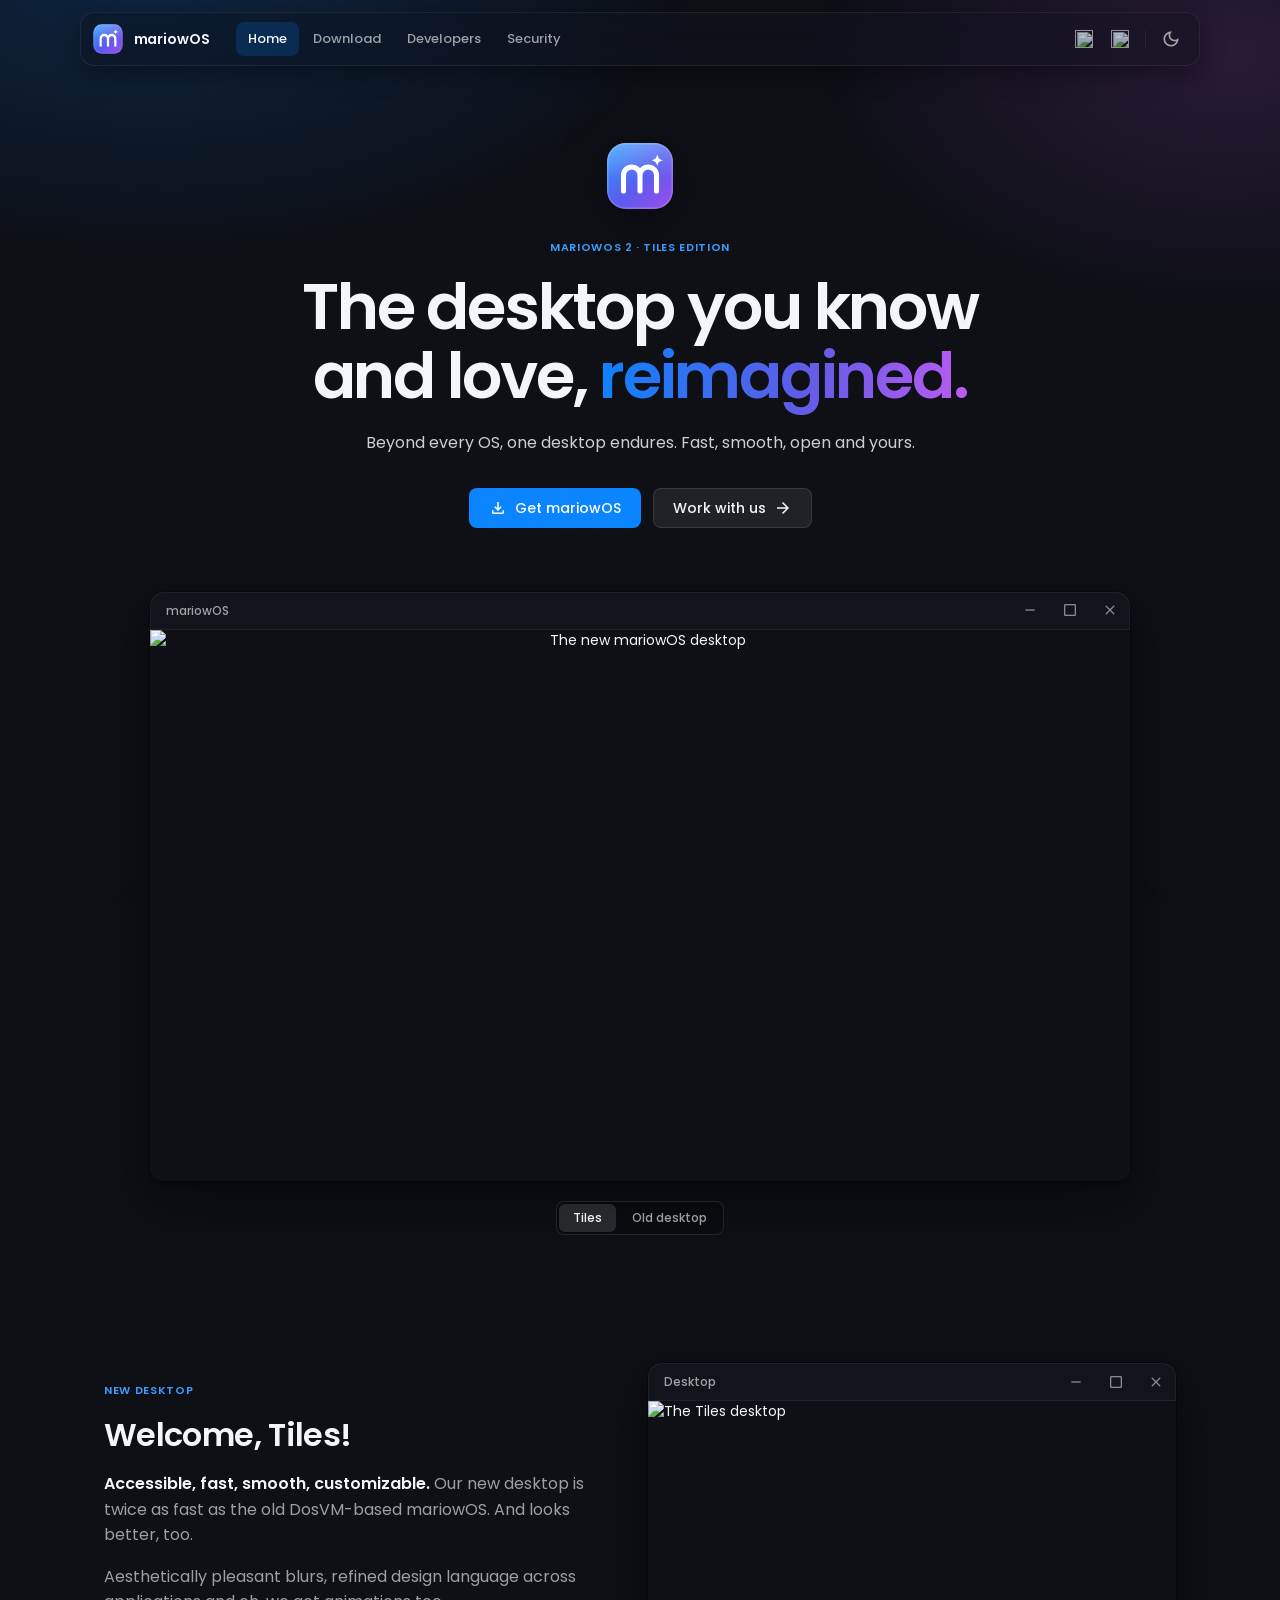
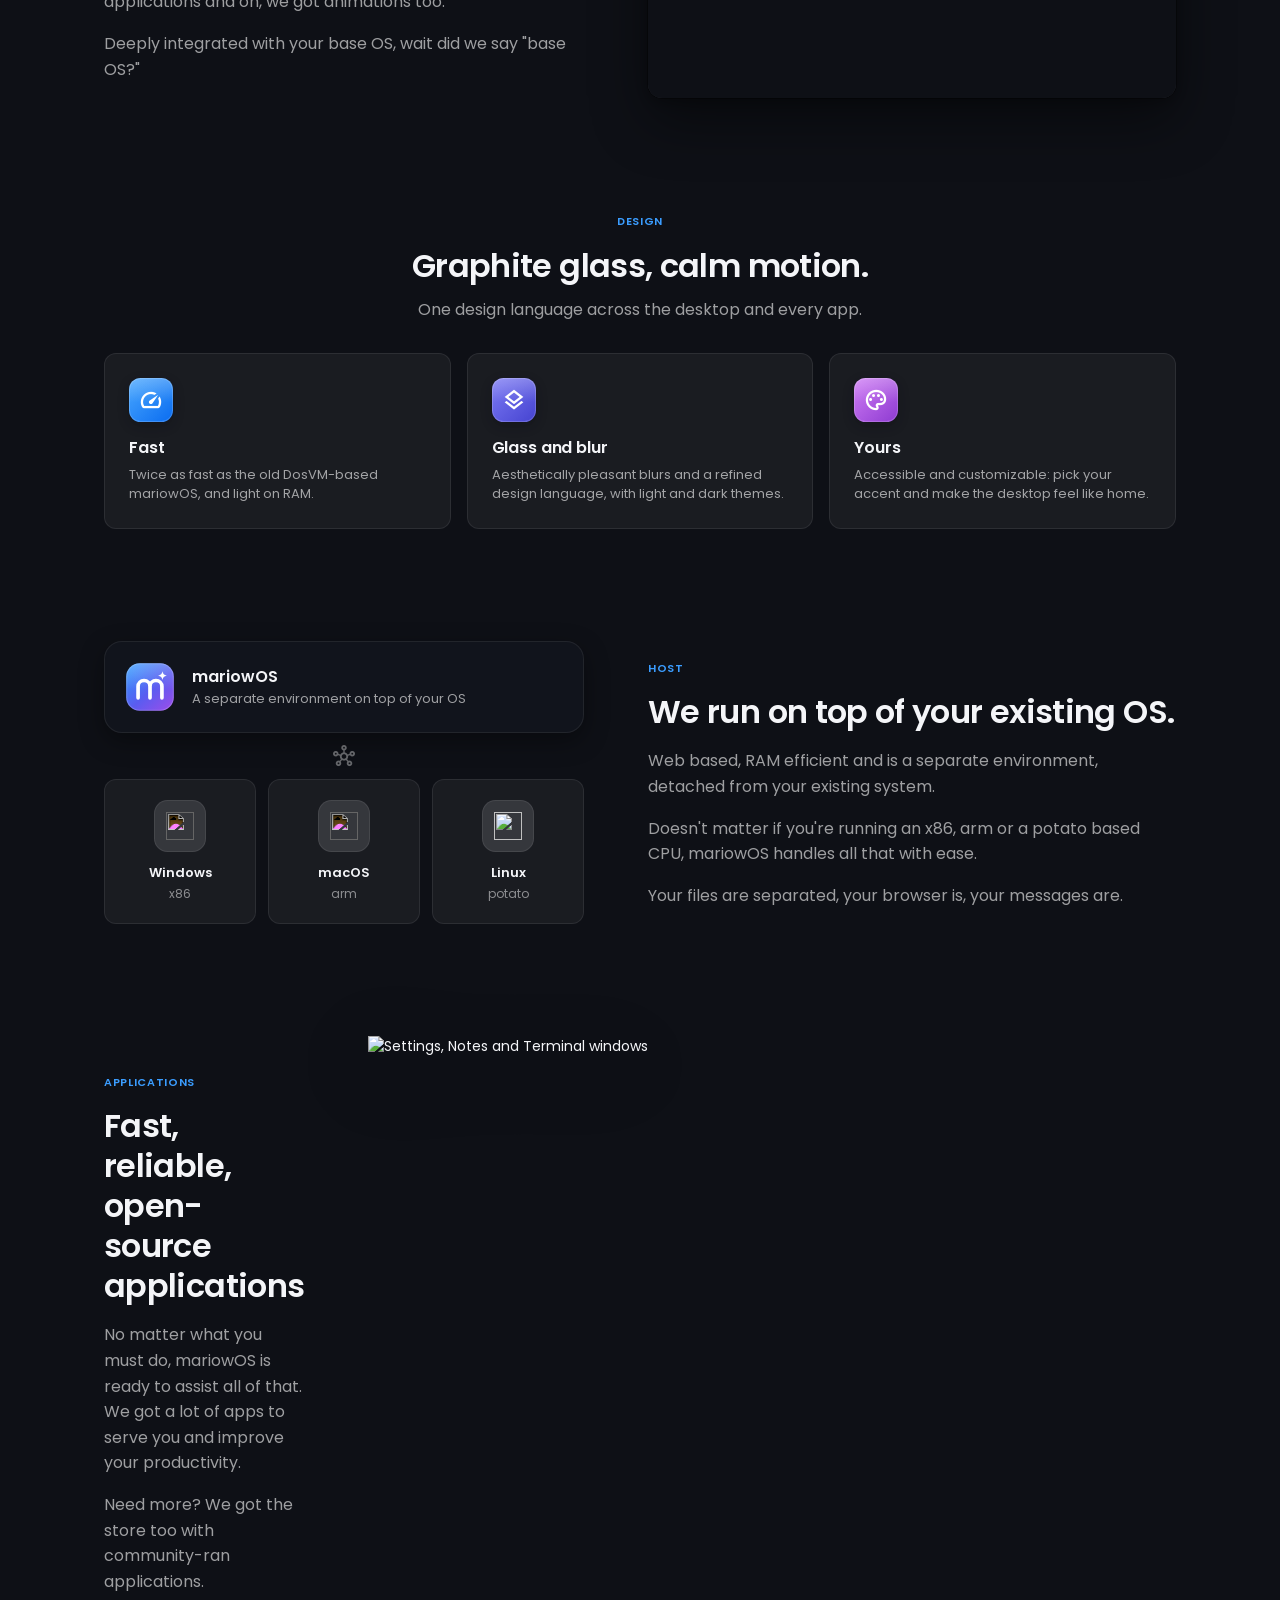
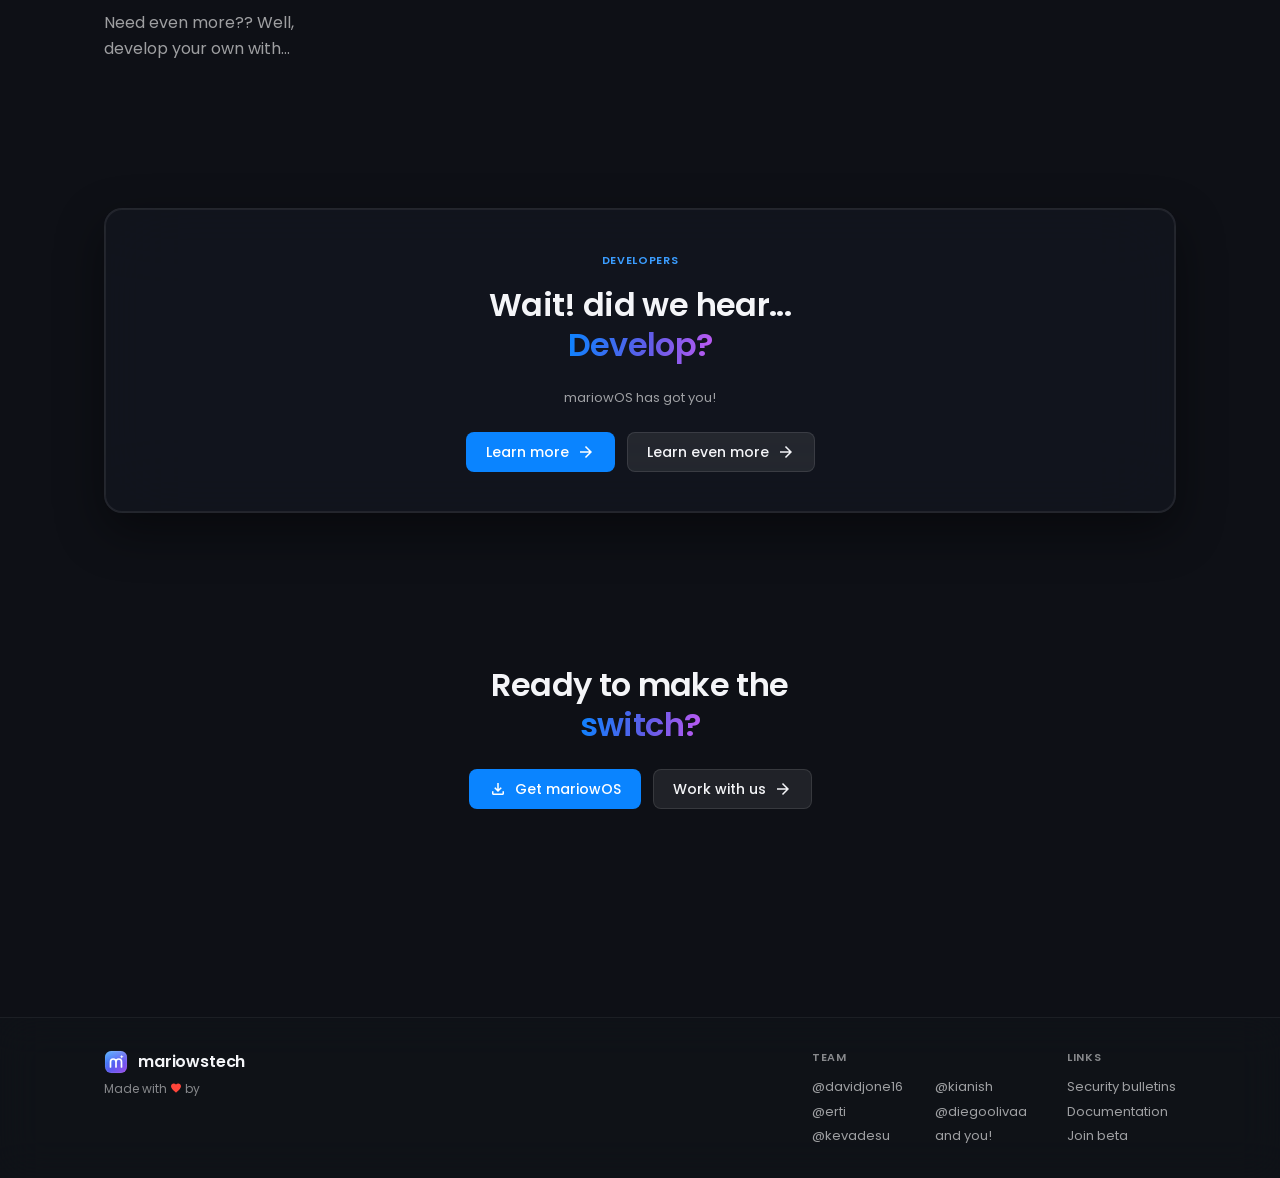
==== index.html @ 60349202 "Redesign the website with the mariowOS 2 design language Replace the Black Halo theme with the share" ====
<!DOCTYPE html>
<html lang="en" data-theme="dark">
<head>
    <meta charset="UTF-8">
    <meta name="viewport" content="width=device-width, initial-scale=1.0">
    <title>mariowOS - The desktop you know and love, reimagined</title>
    <meta name="description" content="mariowOS is a fast, smooth, open desktop that runs on top of your existing OS. Beyond every OS, one desktop endures.">
    <meta name="color-scheme" content="dark light">
    <link rel="icon" type="image/svg+xml" href="theme/icons/mariowos.svg">
    <script src="theme/accent.js"></script>
    <script src="theme/mw-theme.js"></script>
    <link rel="preconnect" href="https://fonts.googleapis.com">
    <link rel="preconnect" href="https://fonts.gstatic.com" crossorigin>
    <link rel="stylesheet" href="https://fonts.googleapis.com/css2?family=Material+Symbols+Outlined:opsz,wght,FILL,GRAD@24,400..500,0,0&icon_names=apps,arrow_back,arrow_forward,bolt,brightness_auto,build,close,code,crop_square,dark_mode,devices,download,edit_square,expand_more,extension,forum,group,hub,layers,light_mode,lock,menu,menu_book,palette,remove,rocket_launch,security,shield,speed,storefront,terminal,tune,verified_user,visibility,warning,web&display=block">
    <link rel="stylesheet" href="theme/fonts/fonts.css">
    <link rel="stylesheet" href="theme/mw-design.css">
    <link rel="stylesheet" href="theme/mw.css">
</head>
<body>
    <header class="mw-bar">
        <a class="mw-brand" href="index.html" aria-label="mariowOS home"><img src="theme/icons/mariowos.svg" alt="">mariowOS</a>
        <nav class="mw-nav" aria-label="Main">
            <a href="index.html" aria-current="page">Home</a>
            <a href="get/index.html">Download</a>
            <a href="developers/index.html">Developers</a>
            <a href="security/index.html">Security</a>
        </nav>
        <div class="mw-bar-end">
            <a class="icon-btn" href="https://github.com/mariowOS/" target="_blank" rel="noopener" aria-label="GitHub"><img src="images/github.webp" alt=""></a>
            <a class="icon-btn" href="https://discord.gg/QxjDUeQGMu" target="_blank" rel="noopener" aria-label="Discord"><img src="images/discord.webp" alt=""></a>
            <span class="mw-bar-sep" aria-hidden="true"></span>
            <button class="icon-btn" type="button" data-theme-toggle><span class="material-symbols-outlined " aria-hidden="true">dark_mode</span></button>
            <button class="icon-btn mw-menu-btn" type="button" data-menu-toggle aria-label="Menu" aria-expanded="false"><span class="material-symbols-outlined " aria-hidden="true">menu</span></button>
        </div>
    </header>

    <main>
        <!-- Hero -->
        <section class="wrap hero">
            <img class="logo-tile" src="theme/icons/mariowos.svg" alt="mariowOS">
            <div class="eyebrow">mariowOS 2 &middot; Tiles edition</div>
            <h1>The desktop you know and love, <span class="gradient-text">reimagined.</span></h1>
            <p class="lead">Beyond every OS, one desktop endures. Fast, smooth, open and yours.</p>
            <div class="btn-group center">
                <a href="get/index.html" class="btn btn-primary"><span class="material-symbols-outlined " aria-hidden="true">download</span> Get mariowOS</a>
                <a href="https://discord.gg/QxjDUeQGMu" class="btn">Work with us <span class="material-symbols-outlined " aria-hidden="true">arrow_forward</span></a>
            </div>
            <div class="hero-shot">
                <div class="window">
                    <div class="window-bar"><span>mariowOS</span><span class="grow"></span><span class="cap"><i><span class="material-symbols-outlined " aria-hidden="true">remove</span></i><i><span class="material-symbols-outlined " aria-hidden="true">crop_square</span></i><i><span class="material-symbols-outlined " aria-hidden="true">close</span></i></span></div>
                    <div class="window-body compare" id="compare" data-view="new">
                        <img class="new" src="images/desktopnew.png" alt="The new mariowOS desktop" width="1237" height="696">
                        <img class="old" src="images/desktopold.png" alt="The old DosVM-based mariowOS desktop" width="1237" height="696">
                    </div>
                </div>
                <div class="shot-tools">
                    <div class="seg" data-seg="#compare" role="group" aria-label="Compare designs">
                        <button type="button" class="on" data-view="new" aria-pressed="true">Tiles</button>
                        <button type="button" data-view="old" aria-pressed="false">Old desktop</button>
                    </div>
                </div>
            </div>
        </section>

        <!-- Tiles -->
        <section class="section">
            <div class="wrap">
                <div class="split">
                    <div class="reveal">
                        <div class="eyebrow">New desktop</div>
                        <h2>Welcome, Tiles!</h2>
                        <p><strong>Accessible, fast, smooth, customizable.</strong> Our new desktop is twice as fast as the old DosVM-based mariowOS. And looks better, too.</p>
                        <p>Aesthetically pleasant blurs, refined design language across applications and oh, we got animations too.</p>
                        <p>Deeply integrated with your base OS, wait did we say "base OS?"</p>
                    </div>
                    <div class="reveal">
                        <div class="window">
                            <div class="window-bar"><span>Desktop</span><span class="grow"></span><span class="cap"><i><span class="material-symbols-outlined " aria-hidden="true">remove</span></i><i><span class="material-symbols-outlined " aria-hidden="true">crop_square</span></i><i><span class="material-symbols-outlined " aria-hidden="true">close</span></i></span></div>
                            <div class="window-body"><img src="images/desktop_reimagined.png" alt="The Tiles desktop" width="905" height="509" loading="lazy"></div>
                        </div>
                    </div>
                </div>
            </div>
        </section>

        <!-- Principles -->
        <section class="section">
            <div class="wrap">
                <div class="section-head center reveal">
                    <div class="eyebrow">Design</div>
                    <h2>Graphite glass, calm motion.</h2>
                    <p>One design language across the desktop and every app.</p>
                </div>
                <div class="grid-3">
                    <div class="card reveal"><span class="tile blue"><span class="material-symbols-outlined " aria-hidden="true">speed</span></span><h3>Fast</h3><p>Twice as fast as the old DosVM-based mariowOS, and light on RAM.</p></div>
                    <div class="card reveal"><span class="tile indigo"><span class="material-symbols-outlined " aria-hidden="true">layers</span></span><h3>Glass and blur</h3><p>Aesthetically pleasant blurs and a refined design language, with light and dark themes.</p></div>
                    <div class="card reveal"><span class="tile purple"><span class="material-symbols-outlined " aria-hidden="true">palette</span></span><h3>Yours</h3><p>Accessible and customizable: pick your accent and make the desktop feel like home.</p></div>
                </div>
            </div>
        </section>

        <!-- Compatibility -->
        <section class="section">
            <div class="wrap">
                <div class="split reverse">
                    <div class="reveal">
                        <div class="eyebrow">Host</div>
                        <h2>We run on top of your existing OS.</h2>
                        <p>Web based, RAM efficient and is a separate environment, detached from your existing system.</p>
                        <p>Doesn't matter if you're running an x86, arm or a potato based CPU, mariowOS handles all that with ease.</p>
                        <p>Your files are separated, your browser is, your messages are.</p>
                    </div>
                    <div class="reveal">
                        <div class="topo" role="img" aria-label="mariowOS runs on Windows, macOS and Linux">
                            <div class="topo-core">
                                <img src="theme/icons/mariowos.svg" alt="">
                                <div><b>mariowOS</b><span>A separate environment on top of your OS</span></div>
                            </div>
                            <div class="topo-link" aria-hidden="true"><span class="material-symbols-outlined " aria-hidden="true">hub</span></div>
                            <div class="topo-hosts">
                                <div class="card topo-host"><span class="tile"><img class="mono" src="images/windows.webp" alt=""></span><b>Windows</b><span>x86</span></div>
                                <div class="card topo-host"><span class="tile"><img class="mono" src="images/apple.webp" alt=""></span><b>macOS</b><span>arm</span></div>
                                <div class="card topo-host"><span class="tile"><img src="images/tux.webp" alt=""></span><b>Linux</b><span>potato</span></div>
                            </div>
                        </div>
                    </div>
                </div>
            </div>
        </section>

        <!-- Apps -->
        <section class="section">
            <div class="wrap">
                <div class="split">
                    <div class="reveal">
                        <div class="eyebrow">Applications</div>
                        <h2>Fast, reliable, open-source applications</h2>
                        <p>No matter what you must do, mariowOS is ready to assist all of that. We got a lot of apps to serve you and improve your productivity.</p>
                        <p>Need more? We got the store too with community-ran applications.</p>
                        <p>Need even more?? Well, develop your own with...</p>
                    </div>
                    <div class="reveal">
                        <img src="images/apps.png" alt="Settings, Notes and Terminal windows" width="905" height="660" loading="lazy" style="filter: drop-shadow(0 18px 40px rgba(0,0,0,.4));">
                    </div>
                </div>
            </div>
        </section>

        <!-- Developers -->
        <section class="section">
            <div class="wrap">
                <div class="card glass cta-band reveal">
                    <div class="eyebrow">Developers</div>
                    <h2>Wait! did we hear... <span class="gradient-text">Develop?</span></h2>
                    <p>mariowOS has got you!</p>
                    <div class="btn-group center">
                        <a href="developers/index.html" class="btn btn-primary">Learn more <span class="material-symbols-outlined " aria-hidden="true">arrow_forward</span></a>
                        <a href="https://mariowstech.gitbook.io/mariowos-docs/" class="btn">Learn even more <span class="material-symbols-outlined " aria-hidden="true">arrow_forward</span></a>
                    </div>
                </div>
            </div>
        </section>

        <!-- Switch -->
        <section class="section">
            <div class="wrap">
                <div class="cta-band reveal">
                    <h2>Ready to make the <span class="gradient-text">switch?</span></h2>
                    <div class="btn-group center">
                        <a href="get/index.html" class="btn btn-primary"><span class="material-symbols-outlined " aria-hidden="true">download</span> Get mariowOS</a>
                        <a href="https://discord.gg/QxjDUeQGMu" class="btn">Work with us <span class="material-symbols-outlined " aria-hidden="true">arrow_forward</span></a>
                    </div>
                </div>
            </div>
        </section>
    </main>

    <footer class="site-footer">
        <div class="wrap">
            <div>
                <div class="signature"><img src="theme/icons/mariowos.svg" alt="">mariowstech</div>
                <p>Made with <svg class="heart" viewBox="0 0 24 24" aria-label="love"><path d="M12 21.35l-1.45-1.32C5.4 15.36 2 12.28 2 8.5 2 5.42 4.42 3 7.5 3c1.74 0 3.41.81 4.5 2.09C13.09 3.81 14.76 3 16.5 3 19.58 3 22 5.42 22 8.5c0 3.78-3.4 6.86-8.55 11.54L12 21.35z"/></svg> by</p>
            </div>
            <div>
                <div class="footer-title">Team</div>
                <div class="footer-lists">
                    <ul><li>@davidjone16</li><li>@erti</li><li>@kevadesu</li></ul>
                    <ul><li>@kianish</li><li>@diegoolivaa</li><li>and you!</li></ul>
                </div>
            </div>
            <div>
                <div class="footer-title">Links</div>
                <div class="footer-links">
                    <a href="security/index.html">Security bulletins</a>
                    <a href="https://mariowstech.gitbook.io/mariowos-docs/" target="_blank" rel="noopener">Documentation</a>
                    <a href="#">Join beta</a>
                </div>
            </div>
        </div>
    </footer>
    <script src="theme/mw-site.js"></script>
</body>

</html>
---- theme/fonts/fonts.css ----
@font-face {
  font-family: 'Poppins';
  font-style: normal;
  font-weight: 400;
  font-display: swap;
  src: url(Poppins-pxiEyp8kv8JHgFVrJJnecmNE.woff2) format('woff2');
  unicode-range: U+0100-02BA, U+02BD-02C5, U+02C7-02CC, U+02CE-02D7, U+02DD-02FF, U+0304, U+0308, U+0329, U+1D00-1DBF, U+1E00-1E9F, U+1EF2-1EFF, U+2020, U+20A0-20AB, U+20AD-20C4, U+2113, U+2C60-2C7F, U+A720-A7FF;
}
@font-face {
  font-family: 'Poppins';
  font-style: normal;
  font-weight: 400;
  font-display: swap;
  src: url(Poppins-pxiEyp8kv8JHgFVrJJfecg.woff2) format('woff2');
  unicode-range: U+0000-00FF, U+0131, U+0152-0153, U+02BB-02BC, U+02C6, U+02DA, U+02DC, U+0304, U+0308, U+0329, U+2000-206F, U+20AC, U+2122, U+2191, U+2193, U+2212, U+2215, U+FEFF, U+FFFD;
}
@font-face {
  font-family: 'Poppins';
  font-style: normal;
  font-weight: 500;
  font-display: swap;
  src: url(Poppins-pxiByp8kv8JHgFVrLGT9Z1JlFc-K.woff2) format('woff2');
  unicode-range: U+0100-02BA, U+02BD-02C5, U+02C7-02CC, U+02CE-02D7, U+02DD-02FF, U+0304, U+0308, U+0329, U+1D00-1DBF, U+1E00-1E9F, U+1EF2-1EFF, U+2020, U+20A0-20AB, U+20AD-20C4, U+2113, U+2C60-2C7F, U+A720-A7FF;
}
@font-face {
  font-family: 'Poppins';
  font-style: normal;
  font-weight: 500;
  font-display: swap;
  src: url(Poppins-pxiByp8kv8JHgFVrLGT9Z1xlFQ.woff2) format('woff2');
  unicode-range: U+0000-00FF, U+0131, U+0152-0153, U+02BB-02BC, U+02C6, U+02DA, U+02DC, U+0304, U+0308, U+0329, U+2000-206F, U+20AC, U+2122, U+2191, U+2193, U+2212, U+2215, U+FEFF, U+FFFD;
}
@font-face {
  font-family: 'Poppins';
  font-style: normal;
  font-weight: 600;
  font-display: swap;
  src: url(Poppins-pxiByp8kv8JHgFVrLEj6Z1JlFc-K.woff2) format('woff2');
  unicode-range: U+0100-02BA, U+02BD-02C5, U+02C7-02CC, U+02CE-02D7, U+02DD-02FF, U+0304, U+0308, U+0329, U+1D00-1DBF, U+1E00-1E9F, U+1EF2-1EFF, U+2020, U+20A0-20AB, U+20AD-20C4, U+2113, U+2C60-2C7F, U+A720-A7FF;
}
@font-face {
  font-family: 'Poppins';
  font-style: normal;
  font-weight: 600;
  font-display: swap;
  src: url(Poppins-pxiByp8kv8JHgFVrLEj6Z1xlFQ.woff2) format('woff2');
  unicode-range: U+0000-00FF, U+0131, U+0152-0153, U+02BB-02BC, U+02C6, U+02DA, U+02DC, U+0304, U+0308, U+0329, U+2000-206F, U+20AC, U+2122, U+2191, U+2193, U+2212, U+2215, U+FEFF, U+FFFD;
}
.material-symbols-outlined{font-family:'Material Symbols Outlined';font-weight:normal;font-style:normal;font-size:20px;line-height:1;letter-spacing:normal;text-transform:none;display:inline-block;white-space:nowrap;word-wrap:normal;direction:ltr;-webkit-font-feature-settings:'liga';font-feature-settings:'liga';-webkit-font-smoothing:antialiased;vertical-align:middle;user-select:none}
---- theme/mw-design.css ----
/* mariowOS 2 design tokens, shared by the desktop and every system app. See docs/design.md.
 *
 * Load it in <head>, right after accent.js (and mw-theme.js):
 *   <script src="/desktop/assets/accent.js"></script>
 *   <script src="/desktop/assets/mw-theme.js"></script>
 *   <link rel="stylesheet" href="/desktop/assets/mw-design.css">
 *
 * This file only defines custom properties: linking it never changes how a page looks until the
 * page uses them. Dark is the default; :root[data-theme="light"] holds the light variant, which
 * mw-theme.js sets from the user's saved choice. The accent comes from accent.js (--sys-accent,
 * --sys-accent-on, --sys-accent-text), which sets it inline on :root, so the --mw-accent* tokens
 * follow the user's choice live.
 */

:root {
  color-scheme: dark;

  /* ---- Accent ----------------------------------------------------------------------------
     Fills use --mw-accent, text on a fill uses --mw-accent-on, text and thin marks on a
     surface use --mw-accent-text. Never put white text on --mw-accent directly. */
  --mw-accent: var(--sys-accent, #0a84ff);
  --mw-accent-on: var(--sys-accent-on, #ffffff);
  --mw-accent-text: var(--sys-accent-text, #4da3ff);
  --mw-accent-hover: color-mix(in srgb, var(--mw-accent) 88%, #ffffff);
  --mw-accent-pressed: color-mix(in srgb, var(--mw-accent) 82%, #000000);
  --mw-accent-soft: color-mix(in srgb, var(--mw-accent) 18%, transparent);
  --mw-accent-softer: color-mix(in srgb, var(--mw-accent) 10%, transparent);
  --mw-accent-line: color-mix(in srgb, var(--mw-accent) 55%, transparent);

  /* ---- Ink and shade ---------------------------------------------------------------------
     RGB triplets for translucent layers that must flip with the theme:
       rgba(var(--mw-ink), 0.08)   a hairline/fill in the text color (white on dark, black on light)
       rgba(var(--mw-shade), 0.3)  a darkening layer on dark, a lightening one on light
     Shadows never use these: a shadow is always black. */
  --mw-ink: 255, 255, 255;
  --mw-shade: 0, 0, 0;

  /* ---- System colors (calendar labels, status, artwork) ---------------------------------- */
  --mw-blue: #0a84ff;
  --mw-indigo: #5e5ce6;
  --mw-green: #30d158;
  --mw-red: #ff453a;
  --mw-orange: #ff9f0a;
  --mw-yellow: #ffd60a;
  --mw-purple: #bf5af2;
  --mw-pink: #ff375f;
  --mw-teal: #40c8e0;
  --mw-graphite: #8e8e93;

  /* Status roles. Use these, not the raw hues, for meaning. */
  --mw-success: var(--mw-green);
  --mw-warning: var(--mw-orange);
  --mw-danger: var(--mw-red);
  --mw-info: var(--mw-teal);
  --mw-danger-soft: color-mix(in srgb, var(--mw-danger) 16%, transparent);
  --mw-success-soft: color-mix(in srgb, var(--mw-success) 16%, transparent);
  --mw-warning-soft: color-mix(in srgb, var(--mw-warning) 16%, transparent);

  /* ---- Text, strongest to weakest ---------------------------------------------------------- */
  --mw-text: #f4f5f8;
  --mw-text-strong: rgba(var(--mw-ink), 0.88);
  --mw-text-body: rgba(var(--mw-ink), 0.8);
  --mw-text-secondary: rgba(var(--mw-ink), 0.6);
  --mw-text-muted: rgba(var(--mw-ink), 0.5);
  --mw-text-dim: rgba(var(--mw-ink), 0.36);
  --mw-text-disabled: rgba(var(--mw-ink), 0.28);

  /* ---- Translucent fills laid on glass: cards, list rows, hover and pressed states -------- */
  --mw-fill-faint: rgba(var(--mw-ink), 0.035);
  --mw-fill-subtle: rgba(var(--mw-ink), 0.05);
  --mw-fill-soft: rgba(var(--mw-ink), 0.06);
  --mw-fill-hover: rgba(var(--mw-ink), 0.08);
  --mw-fill: rgba(var(--mw-ink), 0.08);
  --mw-fill-strong: rgba(var(--mw-ink), 0.1);
  --mw-fill-tile: rgba(var(--mw-ink), 0.12);
  --mw-fill-pressed: rgba(var(--mw-ink), 0.14);
  --mw-fill-key-hover: rgba(var(--mw-ink), 0.16);

  /* ---- Lines --------------------------------------------------------------------------------- */
  --mw-divider: rgba(var(--mw-ink), 0.06);
  --mw-border-subtle: rgba(var(--mw-ink), 0.08);
  --mw-border: rgba(var(--mw-ink), 0.1);
  --mw-border-strong: rgba(var(--mw-ink), 0.16);

  /* ---- Solid surfaces, back to front ----------------------------------------------------------
     Used where glass is off (power saver, performance) and for things that must stay readable
     over anything: menus, dialogs, select options. */
  --mw-surface-0: #0e1016;   /* desktop and full-screen pages */
  --mw-surface-1: #161921;   /* window body */
  --mw-surface-2: #1e222c;   /* cards on a window, raised panes */
  --mw-surface-3: #272c38;   /* menus, popovers, dialogs */
  --mw-surface-inverse: #f4f5f8;

  /* ---- Glass levels (pair with a --mw-blur-* backdrop-filter) ----------------------------------
     thin: bars and chips that sit on the wallpaper; regular: windows and panels;
     thick: menus and popovers that must read over busy content; solid: no-blur fallback. */
  --mw-glass-thin: rgba(16, 19, 26, 0.5);
  --mw-glass-regular: rgba(20, 23, 31, 0.72);
  --mw-glass-thick: rgba(26, 29, 38, 0.88);
  --mw-glass-solid: rgba(22, 25, 33, 0.97);
  --mw-glass-saturate: 180%;

  /* Role aliases used by the apps since mariowOS 1. */
  --mw-glass-sidebar: rgba(18, 20, 27, 0.55);
  --mw-glass-panel: rgba(18, 20, 27, 0.6);
  --mw-glass-calc: rgba(20, 23, 31, 0.72);
  --mw-glass-menu: rgba(30, 33, 43, 0.97);
  --mw-titlebar: rgba(var(--mw-shade), 0.22);
  --mw-field: rgba(var(--mw-shade), 0.22);
  --mw-field-strong: rgba(var(--mw-shade), 0.32);
  --mw-field-border: rgba(var(--mw-ink), 0.1);
  --mw-scrim: rgba(6, 8, 12, 0.5);

  /* Backdrop blur radii. */
  --mw-blur-sm: 12px;
  --mw-blur-md: 20px;
  --mw-blur-lg: 30px;
  --mw-blur-xl: 40px;

  /* ---- Corner radii ------------------------------------------------------------------------
     One scale for everything. Windows 14, cards 12, controls 8, chips/pills full. */
  --mw-radius-xs: 4px;
  --mw-radius-sm: 6px;
  --mw-radius-md: 8px;
  --mw-radius-card: 12px;
  --mw-radius-lg: 14px;
  --mw-radius-xl: 18px;
  --mw-radius-2xl: 24px;
  --mw-radius-window: 14px;
  --mw-radius-control: 8px;
  --mw-radius-full: 999px;
  --mw-radius-squircle: 26%;   /* app icon tiles: 12.5 / 48 */

  /* ---- Elevation ---------------------------------------------------------------------------- */
  --mw-shadow-xs: 0 1px 2px rgba(0, 0, 0, 0.24);
  --mw-shadow-sm: 0 2px 6px rgba(0, 0, 0, 0.22);
  --mw-shadow-md: 0 8px 24px rgba(0, 0, 0, 0.36);
  --mw-shadow-lg: 0 18px 48px rgba(0, 0, 0, 0.44);
  --mw-shadow-window: 0 0 0 1px rgba(0, 0, 0, 0.35), 0 22px 56px rgba(0, 0, 0, 0.45), 0 4px 14px rgba(0, 0, 0, 0.25);
  --mw-edge-top: inset 0 1px 0 rgba(255, 255, 255, 0.07);
  --mw-edge-right: inset -1px 0 0 rgba(255, 255, 255, 0.05);
  --mw-edge: inset 0 0 0 1px rgba(255, 255, 255, 0.07);   /* the hairline rim of every glass sheet */

  /* ---- Focus ---------------------------------------------------------------------------------- */
  --mw-focus-color: var(--mw-accent-text);
  --mw-focus-ring: 0 0 0 2px var(--mw-surface-1), 0 0 0 4px var(--mw-focus-color);
  --mw-focus-ring-inset: inset 0 0 0 2px var(--mw-focus-color);

  /* ---- Spacing, on a 4px grid ----------------------------------------------------------------- */
  --mw-space-1: 4px;
  --mw-space-2: 8px;
  --mw-space-3: 12px;
  --mw-space-4: 16px;
  --mw-space-5: 20px;
  --mw-space-6: 24px;
  --mw-space-8: 32px;
  --mw-space-10: 40px;

  /* ---- Controls --------------------------------------------------------------------------------- */
  --mw-control-h-sm: 28px;
  --mw-control-h: 34px;
  --mw-control-h-lg: 40px;
  --mw-row-h: 52px;

  /* ---- Motion ----------------------------------------------------------------------------------
     Short and ease-out. Nothing overshoots: hover never scales, press scales to 0.97 at most. */
  --mw-ease-out: cubic-bezier(0.2, 0, 0, 1);
  --mw-ease-in: cubic-bezier(0.4, 0, 1, 1);
  --mw-ease-standard: cubic-bezier(0.2, 0, 0.2, 1);
  --mw-ease-spring: var(--mw-ease-out);    /* legacy name, now the same calm curve */
  --mw-ease-bounce: var(--mw-ease-out);    /* legacy name: kept so old rules stop bouncing */
  --mw-ease-sheet: cubic-bezier(0.25, 0.8, 0.25, 1);
  --mw-duration-instant: 0.08s;
  --mw-duration-fast: 0.12s;
  --mw-duration-base: 0.18s;
  --mw-duration-medium: 0.24s;
  --mw-duration-slow: 0.36s;
  --mw-press-scale: 0.97;

  /* ---- Typography. Fonts come from /desktop/assets/fonts/fonts.css. -------------------------- */
  --mw-font: 'Poppins', system-ui, sans-serif;
  --mw-font-mono: 'Cascadia Mono', ui-monospace, SFMono-Regular, Menlo, Consolas, monospace;
  --mw-font-icons: 'Material Symbols Outlined';
  --mw-font-size-2xs: 10px;
  --mw-font-size-xs: 11px;
  --mw-font-size-sm: 12px;
  --mw-font-size-base: 13px;
  --mw-font-size-md: 14px;
  --mw-font-size-lg: 16px;
  --mw-font-size-xl: 20px;
  --mw-font-size-2xl: 24px;
  --mw-font-size-title: 28px;
  --mw-font-size-display: 40px;
  --mw-weight-regular: 400;
  --mw-weight-medium: 500;
  --mw-weight-semibold: 600;
  --mw-leading-tight: 1.25;
  --mw-leading: 1.45;
  --mw-tracking-caps: 0.06em;
}

/* ===== Light theme ===================================================================== */
:root[data-theme="light"] {
  color-scheme: light;

  /* accent.js derives --sys-accent-text against a dark surface, so on light surfaces the text
     shade is the accent darkened instead. */
  --mw-accent-text: color-mix(in srgb, var(--mw-accent) 76%, #000000);
  --mw-accent-hover: color-mix(in srgb, var(--mw-accent) 90%, #000000);
  --mw-accent-soft: color-mix(in srgb, var(--mw-accent) 14%, transparent);
  --mw-accent-softer: color-mix(in srgb, var(--mw-accent) 8%, transparent);

  --mw-ink: 0, 0, 0;
  --mw-shade: 255, 255, 255;

  --mw-blue: #007aff;
  --mw-indigo: #5856d6;
  --mw-green: #1f9d47;
  --mw-red: #e5372c;
  --mw-orange: #e88400;
  --mw-yellow: #c99a00;
  --mw-purple: #a346d6;
  --mw-pink: #e8264f;
  --mw-teal: #1f9fb8;
  --mw-graphite: #7b7b82;

  --mw-text: #15171c;
  --mw-text-strong: rgba(0, 0, 0, 0.86);
  --mw-text-body: rgba(0, 0, 0, 0.78);
  --mw-text-secondary: rgba(0, 0, 0, 0.6);
  --mw-text-muted: rgba(0, 0, 0, 0.52);
  --mw-text-dim: rgba(0, 0, 0, 0.4);
  --mw-text-disabled: rgba(0, 0, 0, 0.3);

  --mw-fill-faint: rgba(0, 0, 0, 0.025);
  --mw-fill-subtle: rgba(0, 0, 0, 0.035);
  --mw-fill-soft: rgba(0, 0, 0, 0.045);
  --mw-fill-hover: rgba(0, 0, 0, 0.06);
  --mw-fill: rgba(0, 0, 0, 0.06);
  --mw-fill-strong: rgba(0, 0, 0, 0.08);
  --mw-fill-tile: rgba(0, 0, 0, 0.09);
  --mw-fill-pressed: rgba(0, 0, 0, 0.11);
  --mw-fill-key-hover: rgba(0, 0, 0, 0.13);

  --mw-divider: rgba(0, 0, 0, 0.07);
  --mw-border-subtle: rgba(0, 0, 0, 0.08);
  --mw-border: rgba(0, 0, 0, 0.11);
  --mw-border-strong: rgba(0, 0, 0, 0.16);

  --mw-surface-0: #eceef3;
  --mw-surface-1: #f7f8fa;
  --mw-surface-2: #ffffff;
  --mw-surface-3: #ffffff;
  --mw-surface-inverse: #15171c;

  --mw-glass-thin: rgba(244, 245, 249, 0.74);
  --mw-glass-regular: rgba(246, 247, 250, 0.86);
  --mw-glass-thick: rgba(250, 251, 253, 0.9);
  --mw-glass-solid: rgba(248, 249, 251, 0.98);
  --mw-glass-saturate: 160%;

  --mw-glass-sidebar: rgba(234, 236, 242, 0.7);
  --mw-glass-panel: rgba(234, 236, 242, 0.7);
  --mw-glass-calc: rgba(246, 247, 250, 0.8);
  --mw-glass-menu: rgba(252, 252, 254, 0.97);
  --mw-titlebar: rgba(255, 255, 255, 0.35);
  --mw-field: rgba(255, 255, 255, 0.7);
  --mw-field-strong: rgba(255, 255, 255, 0.85);
  --mw-field-border: rgba(0, 0, 0, 0.12);
  --mw-scrim: rgba(20, 24, 32, 0.28);

  --mw-shadow-xs: 0 1px 2px rgba(0, 0, 0, 0.08);
  --mw-shadow-sm: 0 2px 6px rgba(0, 0, 0, 0.08);
  --mw-shadow-md: 0 8px 24px rgba(0, 0, 0, 0.12);
  --mw-shadow-lg: 0 18px 48px rgba(0, 0, 0, 0.16);
  --mw-shadow-window: 0 0 0 1px rgba(0, 0, 0, 0.1), 0 22px 56px rgba(0, 0, 0, 0.18), 0 4px 14px rgba(0, 0, 0, 0.08);
  --mw-edge-top: inset 0 1px 0 rgba(255, 255, 255, 0.7);
  --mw-edge-right: inset -1px 0 0 rgba(0, 0, 0, 0.06);
  --mw-edge: inset 0 0 0 1px rgba(255, 255, 255, 0.5);
}

/* Less motion when the system asks for it. */
@media (prefers-reduced-motion: reduce) {
  :root {
    --mw-duration-fast: 0.01s;
    --mw-duration-base: 0.01s;
    --mw-duration-medium: 0.01s;
    --mw-duration-slow: 0.01s;
    --mw-press-scale: 1;
  }
}
---- theme/mw.css ----
/* mariowOS website, drawn with the mariowOS 2 design language (docs/design.md in mariowOS/stable).
 * Tokens come from mw-design.css (a copy of desktop/assets/mw-design.css); this file only uses them:
 * graphite glass with one hairline rim per sheet, a soft accent wash for selection, rounded-square
 * icon tiles with a diagonal gradient, and calm motion (hover changes color or fill, never size). */

html {
  -webkit-text-size-adjust: 100%;
  scroll-behavior: smooth;
  scroll-padding-top: 88px;
}
*, *::before, *::after { box-sizing: border-box; }
* { margin: 0; padding: 0; }

body {
  min-height: 100vh;
  min-height: 100dvh;
  display: flex;
  flex-direction: column;
  background: var(--mw-surface-0);
  color: var(--mw-text);
  font-family: var(--mw-font);
  font-size: var(--mw-font-size-md);
  line-height: var(--mw-leading);
  font-weight: var(--mw-weight-regular);
  -webkit-font-smoothing: antialiased;
  overflow-x: hidden;
}

/* The wallpaper: soft accent washes behind the glass, like the desktop. */
body::before {
  content: "";
  position: fixed;
  inset: 0;
  z-index: -1;
  pointer-events: none;
  background:
    radial-gradient(60% 46% at 12% -4%, color-mix(in srgb, var(--mw-accent) 20%, transparent), transparent 70%),
    radial-gradient(46% 40% at 96% 6%, color-mix(in srgb, var(--mw-purple) 15%, transparent), transparent 70%),
    radial-gradient(70% 50% at 50% 118%, color-mix(in srgb, var(--mw-indigo) 14%, transparent), transparent 70%);
}
:root[data-theme="light"] body::before {
  background:
    radial-gradient(60% 46% at 12% -4%, color-mix(in srgb, var(--mw-accent) 13%, transparent), transparent 70%),
    radial-gradient(46% 40% at 96% 6%, color-mix(in srgb, var(--mw-purple) 9%, transparent), transparent 70%),
    radial-gradient(70% 50% at 50% 118%, color-mix(in srgb, var(--mw-indigo) 8%, transparent), transparent 70%);
}

::selection { background: var(--mw-accent); color: var(--mw-accent-on); }
img { max-width: 100%; display: block; }
a { color: var(--mw-accent-text); text-decoration: none; }
a:hover { text-decoration: underline; text-underline-offset: 3px; }
button { font: inherit; color: inherit; cursor: pointer; }
ul, ol { list-style: none; }

a:focus-visible, button:focus-visible, summary:focus-visible {
  outline: none;
  box-shadow: var(--mw-focus-ring);
  border-radius: var(--mw-radius-md);
}

.material-symbols-outlined {
  font-family: var(--mw-font-icons);
  font-weight: normal; font-style: normal;
  font-size: 20px; line-height: 1;
  letter-spacing: normal; text-transform: none;
  display: inline-block; white-space: nowrap; direction: ltr;
  font-feature-settings: 'liga';
  -webkit-font-smoothing: antialiased;
  vertical-align: middle; user-select: none;
  font-variation-settings: 'FILL' 0, 'wght' 400, 'GRAD' 0, 'opsz' 24;
}

.sr-only { position: absolute; width: 1px; height: 1px; overflow: hidden; clip: rect(0 0 0 0); white-space: nowrap; }

/* ===== Layout ======================================================================= */
.wrap { width: 100%; max-width: 1120px; margin: 0 auto; padding: 0 var(--mw-space-6); }
.wrap.narrow { max-width: 860px; }
main { flex: 1 0 auto; width: 100%; }
.page-top { padding-top: 104px; }
.section { padding: 88px 0; }
.section + .section { padding-top: 24px; }

/* ===== Type ========================================================================= */
h1, h2, h3, h4 { font-weight: var(--mw-weight-semibold); line-height: var(--mw-leading-tight); color: var(--mw-text); }
h1 { font-size: clamp(30px, 5vw, var(--mw-font-size-display)); letter-spacing: -0.025em; }
h2 { font-size: clamp(24px, 3.2vw, 32px); letter-spacing: -0.02em; }
h3 { font-size: var(--mw-font-size-xl); letter-spacing: -0.015em; }
p { color: var(--mw-text-secondary); }
strong { color: var(--mw-text); font-weight: var(--mw-weight-semibold); }
.lead { font-size: var(--mw-font-size-lg); color: var(--mw-text-body); line-height: 1.6; max-width: 56ch; }
.accent { color: var(--mw-accent-text); }
.gradient-text {
  background: linear-gradient(100deg, var(--mw-blue), var(--mw-indigo) 55%, var(--mw-purple));
  -webkit-background-clip: text; background-clip: text; color: transparent;
}

/* Section labels: 11px semibold uppercase with caps tracking */
.eyebrow {
  display: inline-flex; align-items: center; gap: 8px;
  font-size: var(--mw-font-size-xs); font-weight: var(--mw-weight-semibold);
  text-transform: uppercase; letter-spacing: var(--mw-tracking-caps);
  color: var(--mw-accent-text);
  margin-bottom: var(--mw-space-4);
}

.section-head { max-width: 640px; margin-bottom: var(--mw-space-8); }
.section-head.center { margin-left: auto; margin-right: auto; text-align: center; }
.section-head p { margin-top: var(--mw-space-3); font-size: var(--mw-font-size-lg); }

/* ===== Top bar: glass thin, one hairline rim ======================================== */
.mw-bar {
  position: fixed; z-index: 100;
  top: 12px; left: 50%; transform: translateX(-50%);
  width: calc(100% - 24px); max-width: 1120px;
  height: 54px;
  display: flex; align-items: center; gap: var(--mw-space-2);
  padding: 0 var(--mw-space-3) 0 var(--mw-space-2);
  background: var(--mw-glass-thin);
  backdrop-filter: blur(var(--mw-blur-xl)) saturate(var(--mw-glass-saturate));
  -webkit-backdrop-filter: blur(var(--mw-blur-xl)) saturate(var(--mw-glass-saturate));
  border-radius: var(--mw-radius-lg);
  box-shadow: var(--mw-edge), var(--mw-shadow-md);
}
.mw-brand {
  display: flex; align-items: center; gap: 10px;
  padding: 4px 10px 4px 4px; border-radius: var(--mw-radius-md);
  color: var(--mw-text); font-weight: var(--mw-weight-semibold); font-size: var(--mw-font-size-md);
  letter-spacing: -0.01em;
}
.mw-brand:hover { text-decoration: none; background: var(--mw-fill-hover); }
.mw-brand img { width: 32px; height: 32px; }
.mw-nav { display: flex; gap: 2px; margin-left: var(--mw-space-2); }
.mw-nav a {
  position: relative;
  display: flex; align-items: center; height: var(--mw-control-h);
  padding: 0 12px; border-radius: var(--mw-radius-md);
  color: var(--mw-text-secondary); font-size: var(--mw-font-size-base); font-weight: var(--mw-weight-medium);
  transition: background var(--mw-duration-fast) var(--mw-ease-out), color var(--mw-duration-fast) var(--mw-ease-out);
}
.mw-nav a:hover { background: var(--mw-fill-hover); color: var(--mw-text); text-decoration: none; }
.mw-nav a[aria-current="page"] { background: var(--mw-accent-soft); color: var(--mw-text); }
.mw-bar-end { margin-left: auto; display: flex; align-items: center; gap: 2px; }
.icon-btn {
  display: grid; place-items: center;
  width: var(--mw-control-h); height: var(--mw-control-h);
  background: transparent; border: 0; border-radius: var(--mw-radius-md);
  color: var(--mw-text-secondary);
  transition: background var(--mw-duration-fast) var(--mw-ease-out), color var(--mw-duration-fast) var(--mw-ease-out), transform var(--mw-duration-instant) var(--mw-ease-out);
}
.icon-btn:hover { background: var(--mw-fill-hover); color: var(--mw-text); text-decoration: none; }
.icon-btn:active { background: var(--mw-fill-pressed); transform: scale(var(--mw-press-scale)); }
.icon-btn img { width: 18px; height: 18px; opacity: .72; }
:root[data-theme="light"] .icon-btn img { filter: invert(1); }
.icon-btn:hover img { opacity: 1; }
.mw-bar-sep { width: 1px; height: 18px; background: var(--mw-divider); margin: 0 6px; }
.mw-menu-btn { display: none; }

@media (max-width: 760px) {
  .mw-menu-btn { display: grid; }
  .mw-nav {
    display: none;
    position: absolute; top: calc(100% + 8px); left: 0; right: 0;
    flex-direction: column; gap: 2px; margin: 0; padding: var(--mw-space-2);
    background: var(--mw-glass-menu);
    border-radius: var(--mw-radius-lg);
    box-shadow: var(--mw-edge), var(--mw-shadow-md);
  }
  .mw-bar.open .mw-nav { display: flex; }
  .mw-nav a { height: 40px; }
  .mw-bar-sep { display: none; }
}

/* ===== Buttons: 34px high, 8px radius, 500 weight ================================== */
.btn-group { display: flex; flex-wrap: wrap; gap: var(--mw-space-3); }
.btn-group.center { justify-content: center; }
.btn {
  display: inline-flex; align-items: center; justify-content: center; gap: 8px;
  height: var(--mw-control-h-lg); padding: 0 var(--mw-space-5);
  border: 0; border-radius: var(--mw-radius-control);
  background: var(--mw-fill); color: var(--mw-text);
  font-size: var(--mw-font-size-md); font-weight: var(--mw-weight-medium);
  box-shadow: inset 0 0 0 1px var(--mw-border);
  transition: background var(--mw-duration-fast) var(--mw-ease-out), color var(--mw-duration-fast) var(--mw-ease-out), transform var(--mw-duration-instant) var(--mw-ease-out);
}
.btn:hover { background: var(--mw-fill-tile); text-decoration: none; }
.btn:active { background: var(--mw-fill-pressed); transform: scale(var(--mw-press-scale)); }
.btn .material-symbols-outlined { font-size: 18px; }
.btn-primary { background: var(--mw-accent); color: var(--mw-accent-on); box-shadow: none; }
.btn-primary:hover { background: var(--mw-accent-hover); }
.btn-primary:active { background: var(--mw-accent-pressed); }
.btn-sm { height: var(--mw-control-h); padding: 0 var(--mw-space-4); font-size: var(--mw-font-size-base); }

/* ===== Surfaces ===================================================================== */
.card {
  background: var(--mw-fill-subtle);
  border: 1px solid var(--mw-border-subtle);
  border-radius: var(--mw-radius-card);
  padding: var(--mw-space-6);
}
.glass {
  background: var(--mw-glass-regular);
  backdrop-filter: blur(var(--mw-blur-xl)) saturate(var(--mw-glass-saturate));
  -webkit-backdrop-filter: blur(var(--mw-blur-xl)) saturate(var(--mw-glass-saturate));
  border-radius: var(--mw-radius-xl);
  box-shadow: var(--mw-edge), var(--mw-shadow-lg);
}
.card h3 { font-size: var(--mw-font-size-lg); margin: var(--mw-space-4) 0 var(--mw-space-2); letter-spacing: -0.01em; }
.card p { font-size: var(--mw-font-size-base); }

/* Window chrome around screenshots: 14px radius, titlebar with a divider, caption buttons */
.window {
  background: var(--mw-surface-1);
  border-radius: var(--mw-radius-window);
  box-shadow: var(--mw-edge), var(--mw-shadow-window);
  overflow: hidden;
}
.window-bar {
  display: flex; align-items: center; gap: var(--mw-space-2);
  height: 38px; padding: 0 0 0 var(--mw-space-4);
  background: var(--mw-titlebar);
  border-bottom: 1px solid var(--mw-divider);
  font-size: var(--mw-font-size-sm); font-weight: var(--mw-weight-medium); color: var(--mw-text-secondary);
}
.window-bar .grow { flex: 1; }
.window-bar .cap { display: flex; }
.window-bar .cap i {
  display: grid; place-items: center; width: 40px; height: 38px;
  color: var(--mw-text-muted); font-style: normal;
}
.window-bar .cap .material-symbols-outlined { font-size: 16px; }
.window-bar .cap i:last-child:hover { background: var(--mw-danger); color: #fff; }
.window-body { position: relative; background: var(--mw-surface-0); }
.window-body img { width: 100%; height: auto; display: block; }

.tile {
  --a: #2f9bff; --b: #9b4dea;
  display: grid; place-items: center;
  width: 44px; height: 44px;
  border-radius: var(--mw-radius-squircle);
  background:
    linear-gradient(180deg, rgba(255,255,255,.22), transparent 55%),
    linear-gradient(135deg, var(--a), var(--b));
  box-shadow: inset 0 0 0 1px rgba(255,255,255,.18), 0 4px 12px rgba(0,0,0,.22);
  color: #fff;
}
.tile .material-symbols-outlined { font-size: 24px; font-variation-settings: 'FILL' 0, 'wght' 500, 'GRAD' 0, 'opsz' 24; }
.tile.blue   { --a: #4aa8ff; --b: #0a6cf0; }
.tile.indigo { --a: #7d7bf5; --b: #4543d0; }
.tile.green  { --a: #3fdc6a; --b: #1f9d47; }
.tile.orange { --a: #ffb43a; --b: #f07a00; }
.tile.pink   { --a: #ff5f80; --b: #d81b4f; }
.tile.purple { --a: #cf7cf5; --b: #8e3bd1; }
.tile.teal   { --a: #5fd8ec; --b: #1c93ad; }
.tile.graphite { --a: #9a9aa3; --b: #5c5c66; }

.chip {
  display: inline-flex; align-items: center; gap: 6px;
  height: 26px; padding: 0 12px; border-radius: var(--mw-radius-full);
  background: var(--mw-accent-soft); color: var(--mw-accent-text);
  font-size: var(--mw-font-size-sm); font-weight: var(--mw-weight-medium);
}
.chip.plain { background: var(--mw-fill); color: var(--mw-text-secondary); }

/* Notice */
.notice {
  display: flex; align-items: flex-start; gap: var(--mw-space-3);
  padding: var(--mw-space-4) var(--mw-space-5);
  background: var(--mw-warning-soft);
  border-radius: var(--mw-radius-card);
  box-shadow: inset 0 0 0 1px color-mix(in srgb, var(--mw-warning) 30%, transparent);
}
.notice > .material-symbols-outlined { color: var(--mw-warning); margin-top: 1px; }
.notice h3 { font-size: var(--mw-font-size-md); margin-bottom: 2px; }
.notice p { font-size: var(--mw-font-size-base); }

/* ===== Hero ========================================================================= */
.hero { padding-top: 140px; padding-bottom: 40px; text-align: center; }
.hero .logo-tile { width: 72px; height: 72px; margin: 0 auto var(--mw-space-6); filter: drop-shadow(0 10px 24px rgba(0,0,0,.35)); }
.hero h1 { font-size: clamp(36px, 7vw, 64px); letter-spacing: -0.035em; line-height: 1.08; max-width: 18ch; margin: 0 auto; }
.hero .lead { margin: var(--mw-space-5) auto var(--mw-space-8); }
.hero-shot { margin-top: 64px; }
.hero-shot .window { max-width: 980px; margin: 0 auto; }

/* Segmented control (old / new) */
.seg {
  display: inline-flex; padding: 3px; gap: 2px;
  background: var(--mw-field); border-radius: var(--mw-radius-md);
  box-shadow: inset 0 0 0 1px var(--mw-field-border);
}
.seg button {
  height: 28px; padding: 0 14px; border: 0; border-radius: 6px; background: transparent;
  color: var(--mw-text-secondary); font-size: var(--mw-font-size-sm); font-weight: var(--mw-weight-medium);
  transition: background var(--mw-duration-fast) var(--mw-ease-out), color var(--mw-duration-fast) var(--mw-ease-out);
}
.seg button:hover { color: var(--mw-text); }
.seg button.on { background: var(--mw-fill-tile); color: var(--mw-text); box-shadow: var(--mw-shadow-xs); }
.compare { position: relative; }
.compare img { transition: opacity var(--mw-duration-slow) var(--mw-ease-out); }
.compare img.old { position: absolute; inset: 0; opacity: 0; }
.compare[data-view="old"] img.old { opacity: 1; }
.compare[data-view="old"] img.new { opacity: 0; }
.shot-tools { display: flex; justify-content: center; margin-top: var(--mw-space-5); }

/* ===== Split sections and grids ===================================================== */
.split { display: grid; grid-template-columns: 1fr 1.1fr; gap: 64px; align-items: center; }
.split.reverse > :first-child { order: 2; }
.split p { margin-top: var(--mw-space-4); font-size: var(--mw-font-size-lg); line-height: 1.6; }
.split p:first-of-type { margin-top: var(--mw-space-4); }
.grid-3 { display: grid; grid-template-columns: repeat(3, 1fr); gap: var(--mw-space-4); }
.grid-2 { display: grid; grid-template-columns: repeat(2, 1fr); gap: var(--mw-space-4); }
@media (max-width: 900px) {
  .split { grid-template-columns: 1fr; gap: 36px; }
  .split.reverse > :first-child { order: 0; }
  .grid-3, .grid-2 { grid-template-columns: 1fr; }
  .section { padding: 56px 0; }
  .hero { padding-top: 112px; }
}

/* Host diagram */
.topo { display: grid; gap: var(--mw-space-3); }
.topo-core {
  display: flex; align-items: center; gap: var(--mw-space-4);
  padding: var(--mw-space-5);
  background: var(--mw-glass-regular);
  border-radius: var(--mw-radius-xl); box-shadow: var(--mw-edge), var(--mw-shadow-md);
}
.topo-core img { width: 52px; height: 52px; }
.topo-core b { display: block; font-size: var(--mw-font-size-lg); }
.topo-core span { font-size: var(--mw-font-size-base); color: var(--mw-text-secondary); }
.topo-link { display: flex; justify-content: center; color: var(--mw-text-dim); }
.topo-hosts { display: grid; grid-template-columns: repeat(3, 1fr); gap: var(--mw-space-3); }
.topo-host { text-align: center; padding: var(--mw-space-5) var(--mw-space-3); }
.topo-host .tile { width: 52px; height: 52px; margin: 0 auto var(--mw-space-3); background: var(--mw-fill-tile); box-shadow: inset 0 0 0 1px var(--mw-border-subtle); }
.topo-host .tile img { width: 28px; height: 28px; object-fit: contain; }
:root:not([data-theme="light"]) .topo-host .tile img.mono { filter: invert(1) brightness(1.6); }
.topo-host b { display: block; font-size: var(--mw-font-size-base); }
.topo-host span { font-size: var(--mw-font-size-sm); color: var(--mw-text-muted); }
.topo-link .material-symbols-outlined { font-size: 22px; }

/* Call-to-action band */
.cta-band { text-align: center; padding: var(--mw-space-10) var(--mw-space-6); }
.cta-band h2 { max-width: 20ch; margin: 0 auto var(--mw-space-6); }
.cta-band p { max-width: 46ch; margin: 0 auto var(--mw-space-6); }

.fine-print { margin-top: var(--mw-space-4); font-size: var(--mw-font-size-sm); color: var(--mw-text-muted); max-width: 60ch; }

/* ===== Footer ======================================================================= */
.site-footer { margin-top: 80px; border-top: 1px solid var(--mw-divider); background: var(--mw-glass-sidebar); backdrop-filter: blur(var(--mw-blur-md)); -webkit-backdrop-filter: blur(var(--mw-blur-md)); }
.site-footer .wrap { display: grid; grid-template-columns: 1fr auto auto; gap: var(--mw-space-10); padding-top: var(--mw-space-8); padding-bottom: var(--mw-space-8); align-items: start; }
.site-footer p { font-size: var(--mw-font-size-sm); color: var(--mw-text-muted); }
.signature { font-weight: var(--mw-weight-semibold); font-size: var(--mw-font-size-lg); color: var(--mw-text); display: flex; align-items: center; gap: 10px; margin-bottom: 6px; letter-spacing: -0.01em; }
.signature img { width: 24px; height: 24px; }
.footer-title { font-size: var(--mw-font-size-xs); font-weight: var(--mw-weight-semibold); text-transform: uppercase; letter-spacing: var(--mw-tracking-caps); color: var(--mw-text-muted); margin-bottom: var(--mw-space-3); }
.footer-lists { display: flex; gap: var(--mw-space-8); }
.footer-lists ul, .footer-links { display: grid; gap: 6px; font-size: var(--mw-font-size-base); color: var(--mw-text-secondary); }
.footer-links a { color: var(--mw-text-secondary); }
.footer-links a:hover { color: var(--mw-text); text-decoration: none; }
.heart { width: 12px; height: 12px; vertical-align: -1px; fill: var(--mw-red); }
@media (max-width: 900px) {
  .site-footer .wrap { grid-template-columns: 1fr; gap: var(--mw-space-6); }
}

/* ===== Severity badges ============================================================== */
.sev {
  display: inline-flex; align-items: center; height: 22px; padding: 0 10px;
  border-radius: var(--mw-radius-full); white-space: nowrap;
  font-size: var(--mw-font-size-xs); font-weight: var(--mw-weight-semibold);
  text-transform: uppercase; letter-spacing: var(--mw-tracking-caps);
  background: var(--mw-fill); color: var(--mw-text-secondary);
}
.sev.critical { background: var(--mw-danger-soft); color: var(--mw-danger); }
.sev.high { background: var(--mw-warning-soft); color: var(--mw-warning); }
.sev.medium { background: color-mix(in srgb, var(--mw-yellow) 16%, transparent); color: var(--mw-yellow); }
.sev.low { background: var(--mw-success-soft); color: var(--mw-success); }

/* ===== Download page ================================================================ */
.dl-hero { text-align: center; display: flex; flex-direction: column; align-items: center; padding: 48px 0 24px; }
.dl-hero .tile { width: 72px; height: 72px; margin-bottom: var(--mw-space-6); }
.dl-hero .tile .material-symbols-outlined { font-size: 36px; }
.dl-hero h1 { margin-bottom: var(--mw-space-8); }
.option { display: flex; flex-direction: column; }
.option .btn-group { margin-top: auto; padding-top: var(--mw-space-6); }
.option p { margin-top: 0; }

/* ===== Developers landing =========================================================== */
.dev-hero { text-align: center; padding-top: 140px; padding-bottom: 48px; }
.dev-hero h1 { max-width: 20ch; margin: 0 auto; letter-spacing: -0.03em; }
.dev-hero .lead { margin: var(--mw-space-5) auto 0; }
.acode-feature { display: grid; gap: var(--mw-space-8); }
.feature-list { display: grid; grid-template-columns: repeat(3, 1fr); gap: var(--mw-space-4); }
@media (max-width: 900px) { .feature-list { grid-template-columns: 1fr; } .dev-hero { padding-top: 112px; } }

/* ===== Security index =============================================================== */
.bulletins { margin-top: var(--mw-space-8); display: grid; gap: var(--mw-space-3); }
.bulletin {
  display: grid; grid-template-columns: auto 1fr auto auto; align-items: center; gap: var(--mw-space-5);
  padding: var(--mw-space-4) var(--mw-space-5);
  background: var(--mw-fill-subtle); border: 1px solid var(--mw-border-subtle); border-radius: var(--mw-radius-card);
  color: var(--mw-text);
  transition: background var(--mw-duration-fast) var(--mw-ease-out), border-color var(--mw-duration-fast) var(--mw-ease-out);
}
.bulletin:hover { background: var(--mw-fill-hover); border-color: var(--mw-border); text-decoration: none; }
.bulletin .id { font-family: var(--mw-font-mono); font-size: var(--mw-font-size-sm); color: var(--mw-text-muted); }
.bulletin h3 { font-size: var(--mw-font-size-md); margin: 0; }
.bulletin p { margin: 2px 0 0; font-size: var(--mw-font-size-sm); }
.bulletin .arrow { color: var(--mw-text-muted); }
@media (max-width: 600px) {
  .bulletin { grid-template-columns: 1fr auto; gap: var(--mw-space-2) var(--mw-space-4); }
  .bulletin .id { grid-column: 1 / -1; }
  .bulletin .arrow { display: none; }
}

/* ===== Long-form documents (bulletins, docs) ======================================== */
.doc, .content { color: var(--mw-text-secondary); font-size: var(--mw-font-size-md); line-height: 1.75; }
.doc h1, .content > header h1 { font-size: clamp(28px, 4.4vw, 40px); letter-spacing: -0.03em; margin-bottom: var(--mw-space-4); }
.doc h2, .content h2 {
  font-size: clamp(20px, 2.4vw, 24px); letter-spacing: -0.015em;
  margin: var(--mw-space-10) 0 var(--mw-space-4); padding-bottom: var(--mw-space-3);
  border-bottom: 1px solid var(--mw-divider);
}
.doc h3, .content h3 { font-size: var(--mw-font-size-lg); margin: var(--mw-space-8) 0 var(--mw-space-3); }
.doc h4 {
  font-size: var(--mw-font-size-md); line-height: 1.5; margin: var(--mw-space-6) 0 var(--mw-space-1);
  padding-left: var(--mw-space-3); border-left: 3px solid var(--mw-accent-text); border-radius: 1px;
}
.doc h2, .doc h3, .doc h4, .content h2, .content h3 { scroll-margin-top: 88px; }
.doc p, .content p { margin-bottom: var(--mw-space-3); }
.doc a, .content a { text-decoration: underline; text-decoration-color: var(--mw-accent-line); text-underline-offset: 3px; }
.doc a:hover, .content a:hover { text-decoration-color: var(--mw-accent-text); }
.doc ul, .doc ol, .content ul, .content ol { list-style: revert; padding-left: 1.4em; margin-bottom: var(--mw-space-4); }
.doc li, .content li { margin-bottom: 6px; }
.doc li::marker, .content li::marker { color: var(--mw-text-dim); }
.doc hr { border: 0; height: 1px; background: var(--mw-divider); margin: var(--mw-space-10) 0; }

code {
  font-family: var(--mw-font-mono); font-size: 0.88em; color: var(--mw-text);
  background: var(--mw-fill); border: 1px solid var(--mw-border-subtle);
  padding: 1px 6px; border-radius: var(--mw-radius-xs); overflow-wrap: anywhere;
}

.doc table, .content table { width: 100%; border-collapse: collapse; font-size: var(--mw-font-size-base); }
.doc table { margin: var(--mw-space-5) 0; background: var(--mw-fill-subtle); border-radius: var(--mw-radius-card); overflow: hidden; box-shadow: inset 0 0 0 1px var(--mw-border-subtle); }
.doc th, .doc td, .content th, .content td { padding: 10px 14px; text-align: left; vertical-align: top; border-bottom: 1px solid var(--mw-divider); }
.doc th, .content th {
  font-size: var(--mw-font-size-xs); font-weight: var(--mw-weight-semibold);
  text-transform: uppercase; letter-spacing: var(--mw-tracking-caps);
  color: var(--mw-text-muted); background: var(--mw-fill-faint); white-space: nowrap;
}
.doc tr:last-child td, .content tr:last-child td { border-bottom: 0; }
.doc table td:last-child { color: var(--mw-text); font-weight: var(--mw-weight-semibold); }
.content td:first-child { color: var(--mw-text); white-space: nowrap; }
@media (max-width: 900px) { .doc table { display: block; overflow-x: auto; } }

/* Docs layout: a sidebar with the accent bar on the selected item */
.docs { display: grid; grid-template-columns: 260px minmax(0, 1fr); gap: var(--mw-space-10); }
.toc {
  position: sticky; top: 88px; align-self: start;
  max-height: calc(100vh - 108px); overflow-y: auto; scrollbar-width: thin;
  padding: var(--mw-space-3);
  background: var(--mw-glass-sidebar);
  backdrop-filter: blur(var(--mw-blur-lg)) saturate(var(--mw-glass-saturate));
  -webkit-backdrop-filter: blur(var(--mw-blur-lg)) saturate(var(--mw-glass-saturate));
  border-radius: var(--mw-radius-card);
  box-shadow: var(--mw-edge);
}
.toc summary {
  list-style: none; cursor: default; pointer-events: none;
  padding: var(--mw-space-2) var(--mw-space-3);
  font-size: var(--mw-font-size-xs); font-weight: var(--mw-weight-semibold);
  text-transform: uppercase; letter-spacing: var(--mw-tracking-caps); color: var(--mw-text-muted);
  display: flex; align-items: center; justify-content: space-between;
}
.toc summary::-webkit-details-marker { display: none; }
.toc ol { list-style: none; padding: 0; margin: 0; display: grid; gap: 2px; }
.toc a {
  position: relative; display: flex; gap: 10px; align-items: baseline;
  padding: 7px 12px; border-radius: var(--mw-radius-md);
  color: var(--mw-text-secondary); font-size: var(--mw-font-size-base); line-height: 1.35; text-decoration: none;
  transition: background var(--mw-duration-fast) var(--mw-ease-out), color var(--mw-duration-fast) var(--mw-ease-out);
}
.toc a span { color: var(--mw-text-dim); font-size: var(--mw-font-size-xs); font-variant-numeric: tabular-nums; flex-shrink: 0; }
.toc a:hover { background: var(--mw-fill-hover); color: var(--mw-text); }
.toc a.active { background: var(--mw-accent-soft); color: var(--mw-text); }
.toc a.active::before { content: ""; position: absolute; left: 0; top: 7px; bottom: 7px; width: 3px; border-radius: 2px; background: var(--mw-accent-text); }
.toc a.active span { color: var(--mw-accent-text); }

.content { min-width: 0; max-width: 780px; }
.lede { font-size: var(--mw-font-size-lg); color: var(--mw-text-body); max-width: 60ch; line-height: 1.6; }
.meta { display: flex; flex-wrap: wrap; gap: 8px; margin-top: var(--mw-space-5); }
.meta span { display: inline-flex; height: 26px; align-items: center; padding: 0 12px; border-radius: var(--mw-radius-full); background: var(--mw-fill); color: var(--mw-text-secondary); font-size: var(--mw-font-size-sm); font-weight: var(--mw-weight-medium); }
.content section { padding-top: var(--mw-space-10); scroll-margin-top: 88px; }
.content h2 { display: flex; align-items: baseline; gap: var(--mw-space-3); margin-top: 0; }
.content h2 .num { font-size: var(--mw-font-size-sm); font-weight: var(--mw-weight-semibold); color: var(--mw-accent-text); font-variant-numeric: tabular-nums; }
.content h3 { scroll-margin-top: 88px; }
.table-wrap { margin: var(--mw-space-4) 0 var(--mw-space-6); overflow-x: auto; border-radius: var(--mw-radius-card); background: var(--mw-fill-subtle); box-shadow: inset 0 0 0 1px var(--mw-border-subtle); }

/* Code: a field-like well with a thin header */
.code, .tree {
  margin: var(--mw-space-4) 0 var(--mw-space-6);
  background: var(--mw-field-strong);
  border-radius: var(--mw-radius-card);
  box-shadow: inset 0 0 0 1px var(--mw-field-border);
  overflow: hidden;
}
:root:not([data-theme="light"]) .code, :root:not([data-theme="light"]) .tree { background: rgba(8, 10, 14, 0.55); }
.code-head {
  display: flex; justify-content: space-between; align-items: center;
  height: 36px; padding: 0 6px 0 var(--mw-space-4);
  border-bottom: 1px solid var(--mw-divider);
  font-size: var(--mw-font-size-xs); font-weight: var(--mw-weight-semibold);
  text-transform: uppercase; letter-spacing: var(--mw-tracking-caps); color: var(--mw-text-muted);
}
.copy {
  height: 26px; padding: 0 10px; border: 0; border-radius: var(--mw-radius-sm); background: transparent;
  color: var(--mw-text-secondary); font-size: var(--mw-font-size-xs); font-weight: var(--mw-weight-medium);
  text-transform: none; letter-spacing: 0;
  transition: background var(--mw-duration-fast) var(--mw-ease-out), color var(--mw-duration-fast) var(--mw-ease-out);
}
.copy:hover { background: var(--mw-fill-hover); color: var(--mw-text); }
.code pre { margin: 0; padding: var(--mw-space-4); overflow-x: auto; font-family: var(--mw-font-mono); font-size: var(--mw-font-size-sm); line-height: 1.7; color: var(--mw-text-body); tab-size: 4; }
.code pre code { background: none; border: 0; padding: 0; font-size: inherit; color: inherit; overflow-wrap: normal; }
.code .c, .tree .c { color: var(--mw-text-dim); }
.code .k { color: var(--mw-accent-text); font-weight: var(--mw-weight-medium); }
.tree { padding: var(--mw-space-4); font-family: var(--mw-font-mono); font-size: var(--mw-font-size-sm); line-height: 1.9; white-space: pre; overflow-x: auto; color: var(--mw-text-body); }

/* Callouts */
.note {
  margin: var(--mw-space-5) 0; padding: var(--mw-space-4) var(--mw-space-5);
  background: var(--mw-accent-softer); border-radius: var(--mw-radius-card);
  box-shadow: inset 0 0 0 1px var(--mw-accent-soft), inset 3px 0 0 var(--mw-accent-text);
}
.note p:last-child { margin-bottom: 0; }
.note-tag { display: inline-block; margin-bottom: 6px; font-size: var(--mw-font-size-xs); font-weight: var(--mw-weight-semibold); text-transform: uppercase; letter-spacing: var(--mw-tracking-caps); color: var(--mw-accent-text); }
.note.warn { background: var(--mw-warning-soft); box-shadow: inset 0 0 0 1px color-mix(in srgb, var(--mw-warning) 28%, transparent), inset 3px 0 0 var(--mw-warning); }
.note.warn .note-tag { color: var(--mw-warning); }

/* Steps */
.steps { counter-reset: step; list-style: none !important; padding: 0 !important; }
.steps > li { counter-increment: step; position: relative; padding: 0 0 var(--mw-space-5) 48px; margin-left: 14px; border-left: 1px solid var(--mw-divider); }
.steps > li:last-child { border-left-color: transparent; }
.steps > li::before {
  content: counter(step); position: absolute; left: -15px; top: -2px;
  width: 30px; height: 30px; display: grid; place-items: center;
  border-radius: var(--mw-radius-full); background: var(--mw-accent-soft); color: var(--mw-accent-text);
  box-shadow: inset 0 0 0 1px var(--mw-accent-line);
  font-size: var(--mw-font-size-sm); font-weight: var(--mw-weight-semibold);
}
.steps > li > strong:first-child { display: block; margin-bottom: 2px; }

.end-cta { margin-top: var(--mw-space-10); padding: var(--mw-space-8); text-align: center; }
.end-cta h3 { margin: 0 0 var(--mw-space-5); }
.end-cta .btn-group { justify-content: center; }
.panel { background: var(--mw-fill-subtle); border-radius: var(--mw-radius-card); box-shadow: inset 0 0 0 1px var(--mw-border-subtle); }
.note.panel { background: var(--mw-accent-softer); }
.note.panel.warn { background: var(--mw-warning-soft); }

@media (max-width: 900px) {
  .docs { grid-template-columns: 1fr; gap: var(--mw-space-5); }
  .toc { position: relative; top: 0; max-height: none; }
  .toc summary { pointer-events: auto; cursor: pointer; }
  .toc summary::after { content: "expand_more"; font-family: var(--mw-font-icons); font-size: 20px; letter-spacing: normal; text-transform: none; transition: transform var(--mw-duration-base) var(--mw-ease-out); }
  .toc[open] summary::after { transform: rotate(180deg); }
  .content section { padding-top: var(--mw-space-8); }
}

/* ===== Reveal: short fade and rise, no overshoot ===================================== */
.js .reveal { opacity: 0; transform: translateY(12px); transition: opacity var(--mw-duration-slow) var(--mw-ease-out), transform var(--mw-duration-slow) var(--mw-ease-out); }
.js .reveal.in { opacity: 1; transform: none; }
@media (prefers-reduced-motion: reduce) {
  html { scroll-behavior: auto; }
  .js .reveal { opacity: 1; transform: none; transition: none; }
}
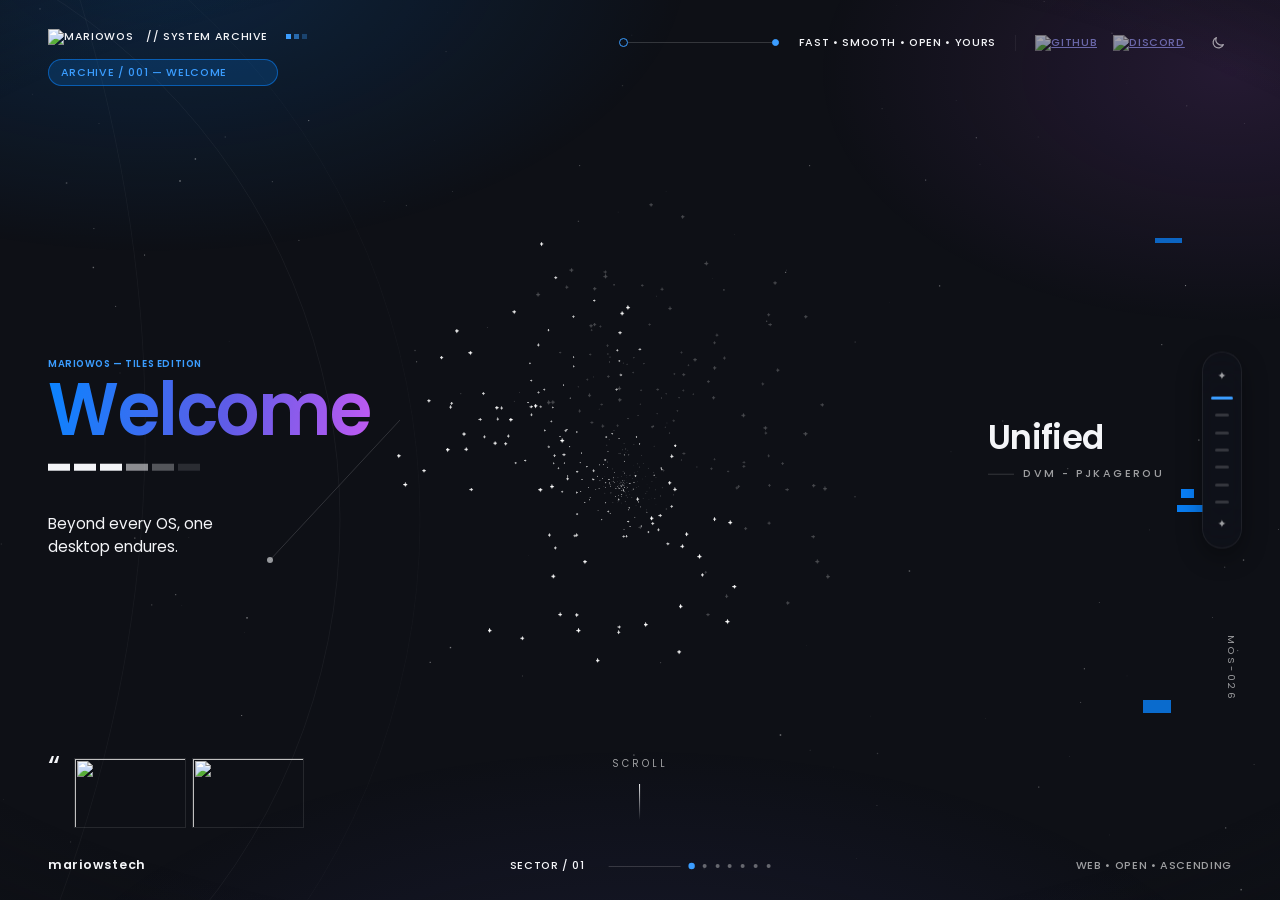
==== commit 601537e7: "Restore the original layout and apply the mariowOS 2 design language as a skin Keep the page structu" ====
--- a/index.html
+++ b/index.html
@@ -1,203 +1,1900 @@
 <!DOCTYPE html>
-<html lang="en" data-theme="dark">
+<html lang="en">
+
 <head>
     <meta charset="UTF-8">
     <meta name="viewport" content="width=device-width, initial-scale=1.0">
-    <title>mariowOS - The desktop you know and love, reimagined</title>
-    <meta name="description" content="mariowOS is a fast, smooth, open desktop that runs on top of your existing OS. Beyond every OS, one desktop endures.">
-    <meta name="color-scheme" content="dark light">
-    <link rel="icon" type="image/svg+xml" href="theme/icons/mariowos.svg">
+    <title>mariowOS</title>
     <script src="theme/accent.js"></script>
     <script src="theme/mw-theme.js"></script>
-    <link rel="preconnect" href="https://fonts.googleapis.com">
-    <link rel="preconnect" href="https://fonts.gstatic.com" crossorigin>
-    <link rel="stylesheet" href="https://fonts.googleapis.com/css2?family=Material+Symbols+Outlined:opsz,wght,FILL,GRAD@24,400..500,0,0&icon_names=apps,arrow_back,arrow_forward,bolt,brightness_auto,build,close,code,crop_square,dark_mode,devices,download,edit_square,expand_more,extension,forum,group,hub,layers,light_mode,lock,menu,menu_book,palette,remove,rocket_launch,security,shield,speed,storefront,terminal,tune,verified_user,visibility,warning,web&display=block">
     <link rel="stylesheet" href="theme/fonts/fonts.css">
     <link rel="stylesheet" href="theme/mw-design.css">
-    <link rel="stylesheet" href="theme/mw.css">
+    <style>
+        :root {
+            --bg: #050505;
+            --ink: #f2f2f2;
+            --ink-sub: #8d8d8d;
+            --ink-dim: #4a4a4a;
+            --line: rgba(var(--mw-ink), 0.14);
+            --line-strong: rgba(var(--mw-ink), 0.35);
+            --ease: cubic-bezier(0.16, 1, 0.3, 1);
+            --display: 'JetBrains Mono', ui-monospace, monospace;
+            --mono: 'JetBrains Mono', ui-monospace, monospace;
+            --body: 'JetBrains Mono', ui-monospace, monospace;
+            --gutter: 3rem;
+        }
+
+        * {
+            margin: 0;
+            padding: 0;
+            box-sizing: border-box;
+        }
+
+        html {
+            -webkit-font-smoothing: antialiased;
+        }
+
+        ::selection {
+            background: var(--ink);
+            color: #000;
+        }
+
+        body {
+            background: var(--bg);
+            color: var(--ink);
+            font-family: var(--body);
+            overflow: hidden;
+        }
+
+        a:focus-visible,
+        button:focus-visible {
+            outline: 1px solid var(--ink);
+            outline-offset: 4px;
+        }
+
+        /* ---------- Background layers ---------- */
+        #halo-canvas {
+            position: fixed;
+            inset: 0;
+            width: 100vw;
+            height: 100vh;
+            z-index: 0;
+            pointer-events: none;
+            transition: opacity 1.2s var(--ease);
+        }
+
+        .orbits {
+            position: fixed;
+            inset: 0;
+            width: 100vw;
+            height: 100vh;
+            z-index: 0;
+            pointer-events: none;
+        }
+
+        .orbits * {
+            vector-effect: non-scaling-stroke;
+        }
+
+        .grain {
+            position: fixed;
+            inset: 0;
+            z-index: 200;
+            pointer-events: none;
+            opacity: 0.09;
+            mix-blend-mode: screen;
+            background-image: url("data:image/svg+xml;utf8,<svg xmlns='http://www.w3.org/2000/svg' width='160' height='160'><filter id='n'><feTurbulence type='fractalNoise' baseFrequency='0.9' numOctaves='2' stitchTiles='stitch'/><feColorMatrix values='0 0 0 0 1  0 0 0 0 1  0 0 0 0 1  0 0 0 1.4 -0.2'/></filter><rect width='100%' height='100%' filter='url(%23n)'/></svg>");
+        }
+
+        .vignette {
+            position: fixed;
+            inset: 0;
+            z-index: 1;
+            pointer-events: none;
+            background: radial-gradient(120% 90% at 50% 50%, transparent 55%, rgba(0, 0, 0, 0.85) 100%);
+        }
+
+        /* ---------- HUD frame ---------- */
+        .hud {
+            position: fixed;
+            z-index: 100;
+            font-family: var(--mono);
+            font-size: 0.68rem;
+            letter-spacing: 0.14em;
+            text-transform: uppercase;
+            color: var(--ink);
+        }
+
+        .hud-tl {
+            top: 1.8rem;
+            left: var(--gutter);
+            display: flex;
+            flex-direction: column;
+            gap: 0.9rem;
+        }
+
+        .brand {
+            display: flex;
+            align-items: center;
+            gap: 0.8rem;
+            text-decoration: none;
+            color: inherit;
+            font-weight: 500;
+        }
+
+        .brand img {
+            height: 16px;
+            filter: grayscale(1) brightness(1.6);
+        }
+
+        .brand .ticks {
+            display: inline-flex;
+            gap: 3px;
+            margin-left: 0.3rem;
+        }
+
+        .brand .ticks i {
+            width: 5px;
+            height: 5px;
+            background: var(--ink);
+        }
+
+        .brand .ticks i:nth-child(2) {
+            opacity: 0.6;
+        }
+
+        .brand .ticks i:nth-child(3) {
+            opacity: 0.3;
+        }
+
+        .chip {
+            align-self: flex-start;
+            padding: 0.35rem 3.2rem 0.35rem 0.8rem;
+            border: 1px solid var(--line-strong);
+            border-radius: 999px;
+            color: var(--ink-sub);
+            background: linear-gradient(90deg, rgba(var(--mw-ink), 0.08), transparent);
+            transition: color 0.4s ease;
+        }
+
+        .hud-tr {
+            top: 1.8rem;
+            right: var(--gutter);
+            display: flex;
+            align-items: center;
+            gap: 1.2rem;
+        }
+
+        .dot-line {
+            display: inline-flex;
+            align-items: center;
+            gap: 0;
+        }
+
+        .dot-line::before,
+        .dot-line::after {
+            content: "";
+            width: 7px;
+            height: 7px;
+            border: 1px solid var(--ink);
+            border-radius: 50%;
+        }
+
+        .dot-line::after {
+            background: var(--ink);
+            width: 5px;
+            height: 5px;
+        }
+
+        .dot-line span {
+            display: block;
+            width: 9rem;
+            height: 1px;
+            background: var(--line-strong);
+        }
+
+        .socials {
+            display: flex;
+            gap: 1rem;
+            padding-left: 1.2rem;
+            border-left: 1px solid var(--line);
+        }
+
+        .socials a {
+            display: flex;
+        }
+
+        .socials img {
+            height: 16px;
+            filter: grayscale(1) brightness(2);
+            opacity: 0.55;
+            transition: opacity 0.3s ease;
+        }
+
+        .socials a:hover img {
+            opacity: 1;
+        }
+
+        .hud-bl {
+            bottom: 1.6rem;
+            left: 50%;
+            transform: translateX(-50%);
+            display: flex;
+            align-items: center;
+            gap: 1.1rem;
+        }
+
+        .hud-bl b {
+            font-weight: 500;
+            white-space: nowrap;
+            min-width: 7.5em;
+        }
+
+        .sector-track {
+            display: flex;
+            align-items: center;
+            gap: 0.55rem;
+        }
+
+        .sector-track::before {
+            content: "";
+            width: 4.5rem;
+            height: 1px;
+            background: var(--line-strong);
+            order: 0;
+        }
+
+        .sector-track i {
+            width: 4px;
+            height: 4px;
+            border-radius: 50%;
+            background: var(--ink-dim);
+            transition: background 0.4s ease, transform 0.4s var(--ease);
+        }
+
+        .sector-track i.on {
+            background: var(--ink);
+            transform: scale(1.6);
+        }
+
+        .hud-bl,
+        .hud-bleft,
+        .hud-br {
+            transition: opacity 0.5s ease;
+        }
+
+        body.at-end .hud-bl,
+        body.at-end .hud-bleft,
+        body.at-end .hud-br {
+            opacity: 0;
+        }
+
+        .hud-br {
+            bottom: 1.6rem;
+            right: var(--gutter);
+            color: var(--ink-sub);
+        }
+
+        .hud-bleft {
+            bottom: 1.6rem;
+            left: var(--gutter);
+            color: var(--ink-sub);
+        }
+
+        /* Right rail */
+        .rail {
+            position: fixed;
+            right: calc(var(--gutter) - 0.6rem);
+            top: 50%;
+            transform: translateY(-50%);
+            z-index: 100;
+            display: flex;
+            flex-direction: column;
+            align-items: center;
+            gap: 0.9rem;
+            padding: 1.2rem 0.55rem;
+            border: 1px solid var(--line);
+            background: linear-gradient(180deg, rgba(var(--mw-ink), 0.05), rgba(var(--mw-ink), 0.01));
+        }
+
+        .rail::before,
+        .rail::after {
+            content: "✦";
+            font-size: 0.7rem;
+            color: var(--ink-sub);
+            line-height: 1;
+        }
+
+        .rail button {
+            width: 14px;
+            height: 3px;
+            border: none;
+            padding: 0;
+            cursor: pointer;
+            background: var(--ink-dim);
+            transition: background 0.4s ease, width 0.5s var(--ease);
+        }
+
+        .rail button:hover {
+            background: var(--ink-sub);
+        }
+
+        .rail button.active {
+            background: var(--ink);
+            width: 22px;
+        }
+
+        .glitch-blocks {
+            position: fixed;
+            right: calc(var(--gutter) + 1.6rem);
+            top: 50%;
+            transform: translateY(-50%);
+            height: 60vh;
+            width: 70px;
+            z-index: 99;
+            pointer-events: none;
+        }
+
+        .glitch-blocks i {
+            position: absolute;
+            background: var(--ink);
+            transition: opacity 0.12s steps(2);
+        }
+
+        .rail-code {
+            position: fixed;
+            right: calc(var(--gutter) - 0.4rem);
+            bottom: 22vh;
+            z-index: 100;
+            writing-mode: vertical-rl;
+            font-family: var(--mono);
+            font-size: 0.6rem;
+            letter-spacing: 0.3em;
+            color: var(--ink-sub);
+        }
+
+        /* ---------- Scroll container ---------- */
+        .scroll-container {
+            height: 100vh;
+            width: 100vw;
+            overflow-y: scroll;
+            overflow-x: hidden;
+            scroll-snap-type: y mandatory;
+            scroll-behavior: smooth;
+            position: relative;
+            z-index: 10;
+            scrollbar-width: none;
+        }
+
+        .scroll-container::-webkit-scrollbar {
+            display: none;
+        }
+
+        section {
+            height: 100vh;
+            width: 100vw;
+            scroll-snap-align: start;
+            scroll-snap-stop: always;
+            display: flex;
+            flex-direction: column;
+            justify-content: center;
+            align-items: center;
+            position: relative;
+            padding: 6rem 9%;
+        }
+
+        .fade-element {
+            opacity: 0;
+            transform: translateY(40px);
+            transition: opacity 1.6s var(--ease), transform 1.6s var(--ease);
+        }
+
+        .fade-element.visible {
+            opacity: 1;
+            transform: translateY(0);
+        }
+
+        /* ---------- Typography ---------- */
+        h1,
+        h2,
+        h3 {
+            font-family: var(--display);
+            font-weight: 700;
+            text-transform: uppercase;
+            letter-spacing: -0.01em;
+            line-height: 1.2;
+        }
+
+        h1 {
+            font-size: clamp(1.4rem, 2.6vw, 2.3rem);
+            margin-bottom: 1rem;
+            text-align: center;
+        }
+
+        h2 {
+            font-size: clamp(1.1rem, 1.8vw, 1.6rem);
+            margin-bottom: 1.5rem;
+        }
+
+        p {
+            font-size: 0.92rem;
+            color: var(--ink-sub);
+            line-height: 1.75;
+            margin-bottom: 1.3rem;
+            max-width: 46ch;
+        }
+
+        strong {
+            color: var(--ink);
+            font-weight: 700;
+        }
+
+        .kicker {
+            display: flex;
+            align-items: center;
+            gap: 0.8rem;
+            font-family: var(--mono);
+            font-size: 0.68rem;
+            letter-spacing: 0.2em;
+            text-transform: uppercase;
+            color: var(--ink-sub);
+            margin-bottom: 1.4rem;
+        }
+
+        .kicker::before {
+            content: "";
+            width: 2rem;
+            height: 1px;
+            background: var(--line-strong);
+        }
+
+        .kicker.center {
+            justify-content: center;
+        }
+
+        .kicker.center::after {
+            content: "";
+            width: 2rem;
+            height: 1px;
+            background: var(--line-strong);
+        }
+
+        /* Scanline / halftone text treatment */
+        .scan {
+            background: repeating-linear-gradient(180deg, var(--ink) 0 2px, rgba(var(--mw-ink), 0.25) 2px 3px, transparent 3px 4px);
+            -webkit-background-clip: text;
+            background-clip: text;
+            -webkit-text-fill-color: transparent;
+            color: transparent;
+            filter: drop-shadow(0 0 18px rgba(var(--mw-ink), 0.25));
+        }
+
+        /* ---------- Intro (banner) ---------- */
+        #intro {
+            padding: 0;
+        }
+
+        .intro-grid {
+            position: relative;
+            width: 100%;
+            height: 100%;
+        }
+
+        .intro-left {
+            position: absolute;
+            left: var(--gutter);
+            top: 50%;
+            transform: translateY(-42%);
+            max-width: 34rem;
+            z-index: 2;
+        }
+
+        .intro-left .eyebrow {
+            font-family: var(--mono);
+            font-size: 0.6rem;
+            letter-spacing: 0.2em;
+            text-transform: uppercase;
+            color: var(--ink-sub);
+            margin-bottom: 0.4rem;
+        }
+
+        .welcome {
+            font-family: var(--display);
+            font-size: clamp(2.6rem, 5.4vw, 5.6rem);
+            font-weight: 800;
+            line-height: 1;
+            letter-spacing: -0.04em;
+            text-transform: uppercase;
+            text-align: left;
+            margin: 0;
+            transform: scaleY(1.08);
+            transform-origin: left bottom;
+        }
+
+        .block-bar {
+            display: flex;
+            gap: 4px;
+            margin: 1.1rem 0 2.6rem;
+        }
+
+        .block-bar i {
+            width: 22px;
+            height: 7px;
+            background: var(--ink);
+        }
+
+        .block-bar i:nth-child(4) {
+            opacity: 0.55;
+        }
+
+        .block-bar i:nth-child(5) {
+            opacity: 0.3;
+        }
+
+        .block-bar i:nth-child(6) {
+            opacity: 0.12;
+        }
+
+        .intro-left .tagline {
+            color: var(--ink);
+            font-size: 0.95rem;
+            line-height: 1.5;
+            max-width: 24ch;
+        }
+
+        .intro-star {
+            position: absolute;
+            left: 50%;
+            top: 50%;
+            width: clamp(100px, 12vw, 180px);
+            z-index: 1;
+            transform: translate(-50%, -50%);
+            filter: drop-shadow(0 0 30px rgba(var(--mw-ink), 0.35)) grayscale(1);
+            animation: starPulse 7s ease-in-out infinite;
+        }
+
+        @keyframes starPulse {
+
+            0%,
+            100% {
+                transform: translate(-50%, -50%) scale(1) rotate(0deg);
+            }
+
+            50% {
+                transform: translate(-50%, -52%) scale(1.03) rotate(2deg);
+            }
+        }
+
+        .intro-name {
+            position: absolute;
+            left: calc(50% + min(36vw, 36vh) + 1.5rem);
+            top: 50%;
+            transform: translateY(-50%);
+            font-family: var(--display);
+            font-size: clamp(1.4rem, 2.6vw, 2.5rem);
+            font-weight: 800;
+            line-height: 1;
+            text-transform: uppercase;
+            letter-spacing: -0.02em;
+            z-index: 2;
+        }
+
+        .intro-name span {
+            display: block;
+        }
+
+        .intro-name small {
+            display: flex;
+            align-items: center;
+            gap: 0.6rem;
+            margin-top: 0.9rem;
+            font-family: var(--mono);
+            font-size: 0.68rem;
+            font-weight: 500;
+            letter-spacing: 0.22em;
+            color: var(--ink-sub);
+        }
+
+        .intro-name small::before {
+            content: "";
+            width: 1.6rem;
+            height: 1px;
+            background: var(--line-strong);
+        }
+
+        .intro-thumbs {
+            position: absolute;
+            left: var(--gutter);
+            bottom: 4.5rem;
+            display: flex;
+            gap: 6px;
+            align-items: flex-end;
+        }
+
+        .intro-thumbs img {
+            width: 112px;
+            height: 70px;
+            object-fit: cover;
+            filter: grayscale(1) contrast(1.25) brightness(0.85);
+            border: 1px solid var(--line);
+        }
+
+        .intro-thumbs .quote {
+            font-family: var(--display);
+            font-size: 2rem;
+            line-height: 0.6;
+            align-self: flex-start;
+            margin: 0 0.5rem 0 0;
+        }
+
+        .scroll-indicator {
+            position: absolute;
+            bottom: 5rem;
+            left: 50%;
+            transform: translateX(-50%);
+            font-family: var(--mono);
+            font-size: 0.62rem;
+            letter-spacing: 0.3em;
+            text-transform: uppercase;
+            color: var(--ink-sub);
+            display: flex;
+            flex-direction: column;
+            align-items: center;
+            gap: 0.8rem;
+        }
+
+        .scroll-indicator::after {
+            content: "";
+            width: 1px;
+            height: 36px;
+            background: linear-gradient(to bottom, var(--ink), transparent);
+            transform-origin: top;
+            animation: scrollLine 2.2s var(--ease) infinite;
+        }
+
+        @keyframes scrollLine {
+            0% {
+                transform: scaleY(0);
+                opacity: 1;
+            }
+
+            60% {
+                transform: scaleY(1);
+                opacity: 1;
+            }
+
+            100% {
+                transform: scaleY(1);
+                opacity: 0;
+            }
+        }
+
+        /* ---------- Frames (bracketed media) ---------- */
+        .frame {
+            position: relative;
+            padding: 10px;
+        }
+
+        .frame::before,
+        .frame::after {
+            content: "";
+            position: absolute;
+            width: 18px;
+            height: 18px;
+            border: 1px solid var(--ink);
+            pointer-events: none;
+            z-index: 3;
+        }
+
+        .frame::before {
+            top: 0;
+            left: 0;
+            border-right: none;
+            border-bottom: none;
+        }
+
+        .frame::after {
+            bottom: 0;
+            right: 0;
+            border-left: none;
+            border-top: none;
+        }
+
+        .frame-cap {
+            position: absolute;
+            bottom: -1.6rem;
+            left: 10px;
+            font-family: var(--mono);
+            font-size: 0.6rem;
+            letter-spacing: 0.2em;
+            text-transform: uppercase;
+            color: var(--ink-sub);
+        }
+
+        .frame-cap.right {
+            left: auto;
+            right: 10px;
+        }
+
+        .mono-img {
+            filter: grayscale(1) contrast(1.15) brightness(0.9);
+            transition: filter 1s var(--ease), transform 0.8s var(--ease);
+        }
+
+        .frame:hover .mono-img {
+            filter: grayscale(0) contrast(1) brightness(1);
+        }
+
+        /* ---------- Warp ---------- */
+        .warp-frame {
+            width: 100%;
+            max-width: 820px;
+            margin-bottom: 3.2rem;
+        }
+
+        .warp-container {
+            width: 100%;
+            aspect-ratio: 16/9;
+            position: relative;
+            perspective: 1200px;
+            opacity: 0;
+            transform: translateY(40px);
+            transition: opacity 1.6s var(--ease), transform 1.6s var(--ease);
+        }
+
+        .warp-container.visible {
+            opacity: 1;
+            transform: translateY(0);
+        }
+
+        .warp-image {
+            position: absolute;
+            inset: 0;
+            width: 100%;
+            height: 100%;
+            object-fit: cover;
+            transition: all 2.6s var(--ease);
+        }
+
+        .warp-old {
+            z-index: 2;
+            opacity: 1;
+            transform: scale(1) translateZ(0) rotateX(0);
+            filter: blur(0) grayscale(1) contrast(1.2);
+        }
+
+        .warp-new {
+            z-index: 1;
+            opacity: 0;
+            transform: scale(0.85) translateZ(-200px) rotateX(10deg);
+            filter: blur(20px) grayscale(1);
+        }
+
+        .warp-container.warped .warp-old {
+            opacity: 0;
+            transform: scale(1.25) translateZ(250px) rotateX(-12deg);
+            filter: blur(25px) grayscale(1);
+            pointer-events: none;
+        }
+
+        .warp-container.warped .warp-new {
+            opacity: 1;
+            transform: scale(1) translateZ(0) rotateX(0);
+            filter: blur(0) grayscale(0.85) contrast(1.1);
+            box-shadow: 0 30px 80px rgba(0, 0, 0, 0.9), 0 0 0 1px var(--line);
+        }
+
+        .warp-frame:hover .warp-container.warped .warp-new {
+            filter: blur(0) grayscale(0) contrast(1);
+        }
+
+        #hero-text {
+            opacity: 0;
+            transform: translateY(20px);
+            transition: opacity 1.6s var(--ease), transform 1.6s var(--ease);
+            white-space: nowrap;
+        }
+
+        #hero-text.visible {
+            opacity: 1;
+            transform: translateY(0);
+        }
+
+        .reimagined-wrapper {
+            display: inline-block;
+            max-width: 0;
+            opacity: 0;
+            overflow: hidden;
+            vertical-align: bottom;
+            filter: blur(12px);
+            transition: max-width 2s var(--ease), opacity 2s var(--ease), filter 2s var(--ease);
+        }
+
+        .warped-text .reimagined-wrapper {
+            max-width: 640px;
+            opacity: 1;
+            filter: blur(0px);
+        }
+
+        .reimagined-text {
+            display: inline-block;
+            white-space: nowrap;
+            padding-bottom: 0.1em;
+        }
+
+        #hero {
+            overflow-x: clip;
+        }
+
+        /* ---------- Split sections ---------- */
+        .grid-split {
+            display: flex;
+            align-items: center;
+            justify-content: space-between;
+            width: 100%;
+            max-width: 1180px;
+            gap: 5rem;
+        }
+
+        .grid-split.reverse {
+            flex-direction: row-reverse;
+        }
+
+        .text-content {
+            flex: 1;
+        }
+
+        .visual-content {
+            flex: 1.15;
+            position: relative;
+            display: flex;
+            justify-content: center;
+        }
+
+        .ui-image {
+            display: block;
+            width: 100%;
+            position: relative;
+            z-index: 1;
+        }
+
+        .llama-icon {
+            position: absolute;
+            bottom: -28px;
+            left: -28px;
+            width: 76px;
+            z-index: 4;
+            filter: grayscale(1) drop-shadow(0 10px 20px rgba(0, 0, 0, 0.8));
+            animation: floaty 5s ease-in-out infinite;
+        }
+
+        @keyframes floaty {
+
+            0%,
+            100% {
+                translate: 0 0;
+            }
+
+            50% {
+                translate: 0 -10px;
+            }
+        }
+
+        .section-title {
+            width: 100%;
+            max-width: 1180px;
+            margin-bottom: 3.2rem;
+        }
+
+        .section-title h1 {
+            font-size: clamp(1.8rem, 4.2vw, 3.6rem);
+            margin: 0;
+        }
+
+        /* OS topology: host systems wired to mariowOS */
+        .topo {
+            position: relative;
+            width: min(460px, 86vw);
+            aspect-ratio: 1 / 0.92;
+        }
+
+        .topo svg {
+            position: absolute;
+            inset: 0;
+            width: 100%;
+            height: 100%;
+            overflow: visible;
+        }
+
+        .topo .ring {
+            fill: none;
+            stroke: rgba(var(--mw-ink), 0.08);
+            vector-effect: non-scaling-stroke;
+        }
+
+        .topo .mesh {
+            stroke: rgba(var(--mw-ink), 0.1);
+            stroke-width: 1;
+            vector-effect: non-scaling-stroke;
+        }
+
+        .topo .link {
+            stroke: rgba(var(--mw-ink), 0.45);
+            stroke-width: 1;
+            stroke-dasharray: 3 5;
+            vector-effect: non-scaling-stroke;
+            animation: flow 2.4s linear infinite;
+        }
+
+        .topo .packet {
+            fill: var(--ink);
+        }
+
+        @keyframes flow {
+            to {
+                stroke-dashoffset: -16;
+            }
+        }
+
+        .node {
+            position: absolute;
+            transform: translate(-50%, -50%);
+            display: flex;
+            flex-direction: column;
+            align-items: center;
+            gap: 0.55rem;
+            z-index: 1;
+        }
+
+        .node-box {
+            position: relative;
+            width: 74px;
+            height: 74px;
+            display: flex;
+            align-items: center;
+            justify-content: center;
+            background: rgba(8, 8, 8, 0.92);
+            border: 1px solid var(--line-strong);
+            transition: border-color 0.4s ease, box-shadow 0.4s ease;
+        }
+
+        /* little corner ticks, like the media frames */
+        .node-box::before,
+        .node-box::after {
+            content: "";
+            position: absolute;
+            width: 7px;
+            height: 7px;
+            border: 1px solid var(--ink);
+        }
+
+        .node-box::before {
+            top: -4px;
+            left: -4px;
+            border-right: none;
+            border-bottom: none;
+        }
+
+        .node-box::after {
+            bottom: -4px;
+            right: -4px;
+            border-left: none;
+            border-top: none;
+        }
+
+        .node-box img {
+            width: 38px;
+            height: 38px;
+            object-fit: contain;
+            filter: grayscale(1) brightness(1.5);
+            transition: filter 0.4s ease;
+        }
+
+        .node:hover .node-box {
+            border-color: var(--ink);
+            box-shadow: 0 0 30px rgba(var(--mw-ink), 0.15);
+        }
+
+        .node:hover .node-box img {
+            filter: none;
+        }
+
+        .node-label {
+            font-family: var(--mono);
+            font-size: 0.6rem;
+            letter-spacing: 0.18em;
+            text-transform: uppercase;
+            color: var(--ink-sub);
+            white-space: nowrap;
+        }
+
+        .node.core .node-box {
+            width: 128px;
+            height: 128px;
+            border-color: var(--ink);
+            box-shadow: 0 0 60px rgba(var(--mw-ink), 0.08);
+        }
+
+        .node.core .node-box img {
+            width: 62px;
+            height: 62px;
+            filter: drop-shadow(0 0 18px rgba(var(--mw-ink), 0.4));
+        }
+
+        .node.core .node-label {
+            color: var(--ink);
+        }
+
+        .core-logo {
+            height: 14px;
+            filter: brightness(1.6);
+        }
+
+        /* ---------- Buttons ---------- */
+        .btn-group {
+            display: flex;
+            gap: 1rem;
+            margin-top: 2.4rem;
+            justify-content: center;
+        }
+
+        .btn {
+            position: relative;
+            display: inline-flex;
+            align-items: center;
+            justify-content: center;
+            gap: 0.9rem;
+            padding: 1rem 1.6rem;
+            border: 1px solid var(--line-strong);
+            background: rgba(5, 5, 5, 0.6);
+            color: var(--ink);
+            text-decoration: none;
+            font-family: var(--mono);
+            font-size: 0.78rem;
+            font-weight: 500;
+            letter-spacing: 0.18em;
+            text-transform: uppercase;
+            clip-path: polygon(0 0, calc(100% - 12px) 0, 100% 12px, 100% 100%, 12px 100%, 0 calc(100% - 12px));
+            transition: background 0.35s ease, color 0.35s ease, border-color 0.35s ease;
+        }
+
+        .btn:hover {
+            background: var(--ink);
+            color: #000;
+            border-color: var(--ink);
+        }
+
+        .btn-primary {
+            background: var(--ink);
+            color: #000;
+            border-color: var(--ink);
+        }
+
+        .btn-primary:hover {
+            background: transparent;
+            color: var(--ink);
+        }
+
+        .btn-arrow {
+            display: inline-block;
+            transition: transform 0.4s var(--ease);
+        }
+
+        .btn:hover .btn-arrow {
+            transform: translateX(4px);
+        }
+
+        /* ---------- Develop / CTA ---------- */
+        .big-word {
+            display: block;
+            font-size: clamp(2.6rem, 8vw, 7rem);
+            line-height: 1.05;
+            margin-top: 0.6rem;
+        }
+
+        .center-copy {
+            text-align: center;
+            display: flex;
+            flex-direction: column;
+            align-items: center;
+        }
+
+        .center-copy p {
+            text-align: center;
+        }
+
+        footer {
+            width: 100%;
+            max-width: 1180px;
+            display: grid;
+            grid-template-columns: 1fr auto 1fr;
+            align-items: end;
+            gap: 2rem;
+            margin-top: auto;
+            border-top: 1px solid var(--line);
+            padding-top: 1.8rem;
+            padding-bottom: 2.5rem;
+            font-family: var(--mono);
+            font-size: 0.72rem;
+            letter-spacing: 0.08em;
+        }
+
+        footer .made {
+            font-family: var(--display);
+            font-size: 1.05rem;
+            text-transform: uppercase;
+            margin-bottom: 0.4rem;
+        }
+
+        footer p {
+            margin: 0;
+            font-size: 0.72rem;
+        }
+
+        .footer-lists {
+            display: flex;
+            gap: 3rem;
+        }
+
+        .footer-lists ul {
+            list-style: none;
+            color: var(--ink-sub);
+        }
+
+        .footer-lists li {
+            margin-bottom: 0.45rem;
+        }
+
+        .footer-right {
+            text-align: right;
+            display: flex;
+            flex-direction: column;
+            gap: 0.45rem;
+        }
+
+        .footer-right a {
+            color: var(--ink-sub);
+            text-decoration: none;
+            text-transform: uppercase;
+            letter-spacing: 0.16em;
+            transition: color 0.3s ease;
+        }
+
+        .footer-right a:hover {
+            color: var(--ink);
+        }
+
+        /* The maker's name keeps its own typeface */
+        .signature {
+            font-family: 'Poppins', sans-serif;
+            font-weight: 600;
+            text-transform: none;
+            letter-spacing: 0.01em;
+        }
+
+        footer .made.signature {
+            font-family: 'Poppins', sans-serif;
+            text-transform: none;
+            letter-spacing: 0.01em;
+            font-size: 1.35rem;
+            font-weight: 700;
+        }
+
+        .hud-bleft.signature {
+            font-size: 0.78rem;
+            color: var(--ink);
+        }
+
+        /* ---------- Mobile ---------- */
+        @media (max-width: 1100px) {
+
+            .dot-line,
+            .hud-br,
+            .hud-bleft {
+                display: none;
+            }
+        }
+
+        @media (max-width: 900px) {
+            :root {
+                --gutter: 1.25rem;
+            }
+
+            .hud-tl {
+                top: 1.2rem;
+            }
+
+            .hud-tr {
+                top: 1.2rem;
+            }
+
+            .chip,
+            .rail,
+            .rail-code,
+            .glitch-blocks,
+            .socials {
+                border: none;
+                padding-left: 0;
+            }
+
+            .chip,
+            .rail,
+            .rail-code,
+            .glitch-blocks {
+                display: none;
+            }
+
+            .hud-bl {
+                bottom: 1rem;
+            }
+
+            .slogan,
+            .brand > span:not(.ticks),
+            .warp-frame .frame-cap.right {
+                display: none;
+            }
+
+            .sector-track::before {
+                width: 2rem;
+            }
+
+            section {
+                padding: 5.5rem 1.25rem 4rem;
+            }
+
+            /* Intro stacks vertically */
+            .intro-left {
+                top: 6.5rem;
+                transform: none;
+                left: var(--gutter);
+                right: var(--gutter);
+            }
+
+            .block-bar {
+                margin: 0.8rem 0 1.2rem;
+            }
+
+            .intro-star {
+                top: 56%;
+            }
+
+            .intro-name {
+                top: auto;
+                bottom: 8.5rem;
+                left: auto;
+                right: var(--gutter);
+                transform: none;
+            }
+
+            .intro-thumbs {
+                display: none;
+            }
+
+            .scroll-indicator {
+                display: none;
+            }
+
+            .grid-split,
+            .grid-split.reverse {
+                flex-direction: column;
+                gap: 2.2rem;
+                text-align: center;
+            }
+
+            .text-content p {
+                margin-left: auto;
+                margin-right: auto;
+            }
+
+            .kicker {
+                justify-content: center;
+            }
+
+            .kicker::after {
+                content: "";
+                width: 2rem;
+                height: 1px;
+                background: var(--line-strong);
+            }
+
+            p {
+                font-size: 0.93rem;
+                margin-bottom: 0.9rem;
+            }
+
+            .section-title {
+                margin-bottom: 1.6rem;
+            }
+
+            .section-title h1 {
+                text-align: center;
+            }
+
+            #hero-text {
+                white-space: normal;
+            }
+
+            .reimagined-wrapper {
+                display: block;
+                max-width: 100% !important;
+                margin-top: 0.4rem;
+            }
+
+            .warp-frame {
+                margin-bottom: 2rem;
+            }
+
+            .topo {
+                width: min(250px, 70vw);
+            }
+
+            .grid-split.reverse:has(.topo) {
+                gap: 1.6rem;
+            }
+
+            .node {
+                gap: 0.35rem;
+            }
+
+            .node-label {
+                font-size: 0.5rem;
+            }
+
+            .node-box {
+                width: 46px;
+                height: 46px;
+            }
+
+            .node-box img {
+                width: 24px;
+                height: 24px;
+            }
+
+            .node.core .node-box {
+                width: 76px;
+                height: 76px;
+            }
+
+            .node.core .node-box img {
+                width: 38px;
+                height: 38px;
+            }
+
+            .core-logo {
+                height: 11px;
+            }
+
+            .llama-icon {
+                width: 50px;
+                bottom: -18px;
+                left: -8px;
+            }
+
+            .btn-group {
+                flex-direction: column;
+                width: 100%;
+                max-width: 280px;
+                margin: 1.6rem auto 0;
+            }
+
+            .btn {
+                width: 100%;
+            }
+
+            footer {
+                grid-template-columns: 1fr;
+                text-align: center;
+                justify-items: center;
+                gap: 1.2rem;
+                padding-bottom: 3.2rem;
+            }
+
+            .footer-lists {
+                gap: 2rem;
+            }
+
+            .footer-right {
+                text-align: center;
+            }
+        }
+
+        @media (prefers-reduced-motion: reduce) {
+
+            *,
+            *::before,
+            *::after {
+                animation: none !important;
+                transition-duration: 0.01ms !important;
+            }
+
+            .scroll-container {
+                scroll-behavior: auto;
+            }
+        }
+    </style>
+    <link rel="stylesheet" href="theme/mw-skin.css">
 </head>
+
 <body>
-    <header class="mw-bar">
-        <a class="mw-brand" href="index.html" aria-label="mariowOS home"><img src="theme/icons/mariowos.svg" alt="">mariowOS</a>
-        <nav class="mw-nav" aria-label="Main">
-            <a href="index.html" aria-current="page">Home</a>
-            <a href="get/index.html">Download</a>
-            <a href="developers/index.html">Developers</a>
-            <a href="security/index.html">Security</a>
+    <!-- Background -->
+    <canvas id="halo-canvas" aria-hidden="true"></canvas>
+    <svg class="orbits" viewBox="0 0 1600 900" preserveAspectRatio="xMidYMid slice" aria-hidden="true">
+        <g fill="none" stroke="currentColor">
+            <circle cx="-120" cy="520" r="620" stroke-opacity="0.07" />
+            <circle cx="-120" cy="520" r="700" stroke-opacity="0.04" />
+            <path d="M 240 0 C 330 300, 330 600, 220 900" stroke-opacity="0.06" />
+            <line x1="430" y1="560" x2="560" y2="420" stroke-opacity="0.22" />
+        </g>
+        <circle cx="430" cy="560" r="3" fill="currentColor" fill-opacity="0.6" />
+    </svg>
+    <div class="vignette" aria-hidden="true"></div>
+    <div class="grain" aria-hidden="true"></div>
+
+    <!-- HUD frame -->
+    <header class="hud hud-tl">
+        <a href="#" class="brand">
+            <img src="images/mariowos-icon.png" alt="mariowOS">
+            <span>// System Archive</span>
+            <span class="ticks" aria-hidden="true"><i></i><i></i><i></i></span>
+        </a>
+        <span class="chip" id="hud-chip">Archive / 001</span>
+    </header>
+
+    <div class="hud hud-tr">
+        <span class="dot-line" aria-hidden="true"><span></span></span>
+        <span class="slogan">Fast • Smooth • Open • Yours</span>
+        <nav class="socials" aria-label="Community">
+            <a href="https://github.com/mariowOS/" target="_blank" rel="noopener"><img src="images/github.webp"
+                    alt="GitHub"></a>
+            <a href="https://discord.gg/QxjDUeQGMu" target="_blank" rel="noopener"><img src="images/discord.webp"
+                    alt="Discord"></a>
         </nav>
-        <div class="mw-bar-end">
-            <a class="icon-btn" href="https://github.com/mariowOS/" target="_blank" rel="noopener" aria-label="GitHub"><img src="images/github.webp" alt=""></a>
-            <a class="icon-btn" href="https://discord.gg/QxjDUeQGMu" target="_blank" rel="noopener" aria-label="Discord"><img src="images/discord.webp" alt=""></a>
-            <span class="mw-bar-sep" aria-hidden="true"></span>
-            <button class="icon-btn" type="button" data-theme-toggle><span class="material-symbols-outlined " aria-hidden="true">dark_mode</span></button>
-            <button class="icon-btn mw-menu-btn" type="button" data-menu-toggle aria-label="Menu" aria-expanded="false"><span class="material-symbols-outlined " aria-hidden="true">menu</span></button>
-        </div>
-    </header>
-
-    <main>
-        <!-- Hero -->
-        <section class="wrap hero">
-            <img class="logo-tile" src="theme/icons/mariowos.svg" alt="mariowOS">
-            <div class="eyebrow">mariowOS 2 &middot; Tiles edition</div>
-            <h1>The desktop you know and love, <span class="gradient-text">reimagined.</span></h1>
-            <p class="lead">Beyond every OS, one desktop endures. Fast, smooth, open and yours.</p>
-            <div class="btn-group center">
-                <a href="get/index.html" class="btn btn-primary"><span class="material-symbols-outlined " aria-hidden="true">download</span> Get mariowOS</a>
-                <a href="https://discord.gg/QxjDUeQGMu" class="btn">Work with us <span class="material-symbols-outlined " aria-hidden="true">arrow_forward</span></a>
+    </div>
+
+    <div class="hud hud-bl" aria-hidden="true">
+        <b id="hud-sector">Sector / 01</b>
+        <span class="sector-track" id="sector-track"></span>
+    </div>
+    <div class="hud hud-bleft signature" aria-hidden="true">mariowstech</div>
+    <div class="hud hud-br" aria-hidden="true">Web • Open • Ascending</div>
+
+    <nav class="rail" aria-label="Sections"></nav>
+    <div class="rail-code" aria-hidden="true">MOS-026</div>
+    <div class="glitch-blocks" id="glitch" aria-hidden="true"></div>
+
+    <div class="scroll-container">
+        <!-- Section 1: Intro / banner -->
+        <section id="intro" data-label="Welcome">
+            <div class="intro-grid">
+                <div class="intro-left">
+                    <div class="eyebrow">mariowOS — Tiles edition</div>
+                    <h1 class="welcome scan">Welcome</h1>
+                    <div class="block-bar" aria-hidden="true"><i></i><i></i><i></i><i></i><i></i><i></i></div>
+                    <p class="tagline">Beyond every OS, one desktop endures.</p>
+                </div>
+
+                <img src="images/tristar.png" alt="" class="intro-star">
+
+                <div class="intro-name" aria-hidden="true">
+                    <span>Unified</span>
+                    <small>DVM - PJKAGEROU</small>
+                </div>
+
+                <div class="intro-thumbs" aria-hidden="true">
+                    <span class="quote">“</span>
+                    <img src="images/desktopnew.png" alt="">
+                    <img src="images/apps.png" alt="">
+                </div>
+
+                <div class="scroll-indicator">Scroll</div>
             </div>
-            <div class="hero-shot">
-                <div class="window">
-                    <div class="window-bar"><span>mariowOS</span><span class="grow"></span><span class="cap"><i><span class="material-symbols-outlined " aria-hidden="true">remove</span></i><i><span class="material-symbols-outlined " aria-hidden="true">crop_square</span></i><i><span class="material-symbols-outlined " aria-hidden="true">close</span></i></span></div>
-                    <div class="window-body compare" id="compare" data-view="new">
-                        <img class="new" src="images/desktopnew.png" alt="The new mariowOS desktop" width="1237" height="696">
-                        <img class="old" src="images/desktopold.png" alt="The old DosVM-based mariowOS desktop" width="1237" height="696">
-                    </div>
+        </section>
+
+        <!-- Section 2: The Warp -->
+        <section id="hero" data-label="Reimagined">
+            <div class="frame warp-frame">
+                <div class="warp-container" id="warp-demo">
+                    <img src="images/desktopold.png" alt="Old Design" class="warp-image warp-old">
+                    <img src="images/desktopnew.png" alt="New Design" class="warp-image warp-new">
                 </div>
-                <div class="shot-tools">
-                    <div class="seg" data-seg="#compare" role="group" aria-label="Compare designs">
-                        <button type="button" class="on" data-view="new" aria-pressed="true">Tiles</button>
-                        <button type="button" data-view="old" aria-pressed="false">Old desktop</button>
+                <span class="frame-cap">IMG-02 / desktop.old → desktop.new</span>
+                <span class="frame-cap right">Hover to reveal colour</span>
+            </div>
+            <h1 id="hero-text">
+                The desktop you know and love<span class="reimagined-wrapper"><span class="reimagined-text scan">&nbsp;reimagined.</span></span>
+            </h1>
+        </section>
+
+        <!-- Section 3: Tiles & Llama -->
+        <section data-label="Tiles">
+            <div class="section-title fade-element">
+                <div class="kicker">Sector 03 — New desktop</div>
+                <h1 class="scan" style="text-align:left;">Welcome, Tiles!</h1>
+            </div>
+            <div class="grid-split fade-element">
+                <div class="text-content">
+                    <p><strong>Accessible, fast, smooth, customizable.</strong><br> Our new desktop is twice as fast as
+                        the old DosVM-based mariowOS. And looks better, too.</p>
+                    <p>Aesthetically pleasant blurs, refined design language across applications and oh, we got
+                        animations too.</p>
+                    <p>Deeply integrated with your base OS, wait did we say "base OS?"</p>
+                </div>
+                <div class="visual-content">
+                    <div class="frame">
+                        <img src="images/desktop_reimagined.png" alt="Tiles Desktop" class="ui-image mono-img">
+                        <img src="images/llama.png" alt="Llama" class="llama-icon">
+                        <span class="frame-cap right">IMG-03 / tiles</span>
                     </div>
                 </div>
             </div>
         </section>
 
-        <!-- Tiles -->
-        <section class="section">
-            <div class="wrap">
-                <div class="split">
-                    <div class="reveal">
-                        <div class="eyebrow">New desktop</div>
-                        <h2>Welcome, Tiles!</h2>
-                        <p><strong>Accessible, fast, smooth, customizable.</strong> Our new desktop is twice as fast as the old DosVM-based mariowOS. And looks better, too.</p>
-                        <p>Aesthetically pleasant blurs, refined design language across applications and oh, we got animations too.</p>
-                        <p>Deeply integrated with your base OS, wait did we say "base OS?"</p>
-                    </div>
-                    <div class="reveal">
-                        <div class="window">
-                            <div class="window-bar"><span>Desktop</span><span class="grow"></span><span class="cap"><i><span class="material-symbols-outlined " aria-hidden="true">remove</span></i><i><span class="material-symbols-outlined " aria-hidden="true">crop_square</span></i><i><span class="material-symbols-outlined " aria-hidden="true">close</span></i></span></div>
-                            <div class="window-body"><img src="images/desktop_reimagined.png" alt="The Tiles desktop" width="905" height="509" loading="lazy"></div>
+        <!-- Section 4: OS Compatibility -->
+        <section data-label="Compatibility">
+            <div class="grid-split reverse fade-element">
+                <div class="text-content">
+                    <div class="kicker">Sector 04 — Host</div>
+                    <h2>We run on top of your existing OS.</h2>
+                    <p>Web based, RAM efficient and is a separate environment, detached from your existing system.</p>
+                    <p>Doesn't matter if you're running an x86, arm or a potato based CPU, mariowOS handles all that
+                        with ease.</p>
+                    <p>Your files are separated, your browser is, your messages are.</p>
+                </div>
+                <div class="visual-content">
+                    <div class="topo" role="img" aria-label="mariowOS runs on Windows, macOS and Linux">
+                        <svg viewBox="0 0 100 92" preserveAspectRatio="none" aria-hidden="true">
+                            <circle class="ring" cx="50" cy="46" r="44" />
+                            <!-- host-to-host mesh -->
+                            <line class="mesh" x1="14" y1="15" x2="86" y2="15" />
+                            <line class="mesh" x1="14" y1="15" x2="50" y2="84" />
+                            <line class="mesh" x1="86" y1="15" x2="50" y2="84" />
+                            <!-- hosts wired into the core -->
+                            <path id="l-win" class="link" d="M14 15 L50 46" />
+                            <path id="l-mac" class="link" d="M86 15 L50 46" />
+                            <path id="l-tux" class="link" d="M50 84 L50 46" />
+                            <circle class="packet" r="0.7">
+                                <animateMotion dur="2.6s" repeatCount="indefinite"><mpath href="#l-win" /></animateMotion>
+                            </circle>
+                            <circle class="packet" r="0.7">
+                                <animateMotion dur="2.6s" begin="0.9s" repeatCount="indefinite"><mpath href="#l-mac" /></animateMotion>
+                            </circle>
+                            <circle class="packet" r="0.7">
+                                <animateMotion dur="2.2s" begin="1.6s" repeatCount="indefinite"><mpath href="#l-tux" /></animateMotion>
+                            </circle>
+                        </svg>
+
+                        <div class="node core" style="left:50%; top:50%;">
+                            <div class="node-box"><img src="images/tristar.png" alt=""></div>
+                            <img src="images/mariowos-icon.png" alt="mariowOS" class="core-logo">
+                        </div>
+                        <div class="node" style="left:14%; top:16.3%;">
+                            <div class="node-box"><img src="images/windows.webp" alt="Windows"></div>
+                            <span class="node-label">Windows / x86</span>
+                        </div>
+                        <div class="node" style="left:86%; top:16.3%;">
+                            <div class="node-box"><img src="images/apple.webp" alt="macOS"></div>
+                            <span class="node-label">macOS / arm</span>
+                        </div>
+                        <div class="node" style="left:50%; top:91.3%;">
+                            <div class="node-box"><img src="images/tux.webp" alt="Linux"></div>
+                            <span class="node-label">Linux / potato</span>
                         </div>
                     </div>
                 </div>
             </div>
         </section>
 
-        <!-- Principles -->
-        <section class="section">
-            <div class="wrap">
-                <div class="section-head center reveal">
-                    <div class="eyebrow">Design</div>
-                    <h2>Graphite glass, calm motion.</h2>
-                    <p>One design language across the desktop and every app.</p>
+        <!-- Section 5: Apps -->
+        <section data-label="Apps">
+            <div class="grid-split fade-element">
+                <div class="text-content">
+                    <div class="kicker">Sector 05 — Applications</div>
+                    <p><strong>Fast, reliable, open-source applications</strong><br> No matter what you must do,
+                        mariowOS is ready to assist all of that. We got a lot of apps to serve you and improve your
+                        productivity.</p>
+                    <p>Need more? We got the store too with community-ran applications.</p>
+                    <p>Need even more?? Well, develop your own with...</p>
                 </div>
-                <div class="grid-3">
-                    <div class="card reveal"><span class="tile blue"><span class="material-symbols-outlined " aria-hidden="true">speed</span></span><h3>Fast</h3><p>Twice as fast as the old DosVM-based mariowOS, and light on RAM.</p></div>
-                    <div class="card reveal"><span class="tile indigo"><span class="material-symbols-outlined " aria-hidden="true">layers</span></span><h3>Glass and blur</h3><p>Aesthetically pleasant blurs and a refined design language, with light and dark themes.</p></div>
-                    <div class="card reveal"><span class="tile purple"><span class="material-symbols-outlined " aria-hidden="true">palette</span></span><h3>Yours</h3><p>Accessible and customizable: pick your accent and make the desktop feel like home.</p></div>
-                </div>
-            </div>
-        </section>
-
-        <!-- Compatibility -->
-        <section class="section">
-            <div class="wrap">
-                <div class="split reverse">
-                    <div class="reveal">
-                        <div class="eyebrow">Host</div>
-                        <h2>We run on top of your existing OS.</h2>
-                        <p>Web based, RAM efficient and is a separate environment, detached from your existing system.</p>
-                        <p>Doesn't matter if you're running an x86, arm or a potato based CPU, mariowOS handles all that with ease.</p>
-                        <p>Your files are separated, your browser is, your messages are.</p>
-                    </div>
-                    <div class="reveal">
-                        <div class="topo" role="img" aria-label="mariowOS runs on Windows, macOS and Linux">
-                            <div class="topo-core">
-                                <img src="theme/icons/mariowos.svg" alt="">
-                                <div><b>mariowOS</b><span>A separate environment on top of your OS</span></div>
-                            </div>
-                            <div class="topo-link" aria-hidden="true"><span class="material-symbols-outlined " aria-hidden="true">hub</span></div>
-                            <div class="topo-hosts">
-                                <div class="card topo-host"><span class="tile"><img class="mono" src="images/windows.webp" alt=""></span><b>Windows</b><span>x86</span></div>
-                                <div class="card topo-host"><span class="tile"><img class="mono" src="images/apple.webp" alt=""></span><b>macOS</b><span>arm</span></div>
-                                <div class="card topo-host"><span class="tile"><img src="images/tux.webp" alt=""></span><b>Linux</b><span>potato</span></div>
-                            </div>
-                        </div>
+                <div class="visual-content">
+                    <div class="frame">
+                        <img src="images/apps.png" alt="Apps and Terminal" class="ui-image mono-img">
+                        <span class="frame-cap right">IMG-05 / apps + terminal</span>
                     </div>
                 </div>
             </div>
         </section>
 
-        <!-- Apps -->
-        <section class="section">
-            <div class="wrap">
-                <div class="split">
-                    <div class="reveal">
-                        <div class="eyebrow">Applications</div>
-                        <h2>Fast, reliable, open-source applications</h2>
-                        <p>No matter what you must do, mariowOS is ready to assist all of that. We got a lot of apps to serve you and improve your productivity.</p>
-                        <p>Need more? We got the store too with community-ran applications.</p>
-                        <p>Need even more?? Well, develop your own with...</p>
-                    </div>
-                    <div class="reveal">
-                        <img src="images/apps.png" alt="Settings, Notes and Terminal windows" width="905" height="660" loading="lazy" style="filter: drop-shadow(0 18px 40px rgba(0,0,0,.4));">
+        <!-- Section 6: Develop -->
+        <section id="acode" data-label="Develop">
+            <div class="center-copy fade-element">
+                <div class="kicker center">Sector 06 — Developers</div>
+                <h1>Wait! did we hear...<span class="big-word scan">Develop?</span></h1>
+                <p>mariowOS has got you!</p>
+                <div class="btn-group">
+                    <a href="developers/index.html" class="btn btn-primary">Learn more <span
+                            class="btn-arrow">&rarr;</span></a>
+                    <a href="https://mariowstech.gitbook.io/mariowos-docs/" class="btn">Learn even more <span
+                            class="btn-arrow">&rarr;</span></a>
+                </div>
+            </div>
+        </section>
+
+        <!-- Section 7: CTA & Footer -->
+        <section id="cta" data-label="Switch" style="justify-content: space-between; padding-bottom: 0;">
+            <div style="flex-grow: 1; display: flex; align-items: center; justify-content: center;">
+                <div class="center-copy fade-element">
+                    <div class="kicker center">Sector 07 — Transfer</div>
+                    <h1>Ready to make the<span class="big-word scan">switch?</span></h1>
+                    <div class="btn-group">
+                        <a href="get/index.html" class="btn btn-primary">Get mariowOS <span
+                                class="btn-arrow">&rarr;</span></a>
+                        <a href="https://discord.gg/QxjDUeQGMu" class="btn">Work with us <span
+                                class="btn-arrow">&rarr;</span></a>
                     </div>
                 </div>
             </div>
-        </section>
-
-        <!-- Developers -->
-        <section class="section">
-            <div class="wrap">
-                <div class="card glass cta-band reveal">
-                    <div class="eyebrow">Developers</div>
-                    <h2>Wait! did we hear... <span class="gradient-text">Develop?</span></h2>
-                    <p>mariowOS has got you!</p>
-                    <div class="btn-group center">
-                        <a href="developers/index.html" class="btn btn-primary">Learn more <span class="material-symbols-outlined " aria-hidden="true">arrow_forward</span></a>
-                        <a href="https://mariowstech.gitbook.io/mariowos-docs/" class="btn">Learn even more <span class="material-symbols-outlined " aria-hidden="true">arrow_forward</span></a>
-                    </div>
+            <footer class="fade-element">
+                <div>
+                    <div class="made signature">mariowstech</div>
+                    <p>Made with <svg style="width:11px; vertical-align:middle; fill:currentColor;" viewBox="0 0 24 24"
+                            aria-label="love">
+                            <path
+                                d="M12 21.35l-1.45-1.32C5.4 15.36 2 12.28 2 8.5 2 5.42 4.42 3 7.5 3c1.74 0 3.41.81 4.5 2.09C13.09 3.81 14.76 3 16.5 3 19.58 3 22 5.42 22 8.5c0 3.78-3.4 6.86-8.55 11.54L12 21.35z" />
+                        </svg> by</p>
                 </div>
-            </div>
-        </section>
-
-        <!-- Switch -->
-        <section class="section">
-            <div class="wrap">
-                <div class="cta-band reveal">
-                    <h2>Ready to make the <span class="gradient-text">switch?</span></h2>
-                    <div class="btn-group center">
-                        <a href="get/index.html" class="btn btn-primary"><span class="material-symbols-outlined " aria-hidden="true">download</span> Get mariowOS</a>
-                        <a href="https://discord.gg/QxjDUeQGMu" class="btn">Work with us <span class="material-symbols-outlined " aria-hidden="true">arrow_forward</span></a>
-                    </div>
+                <div class="footer-lists">
+                    <ul>
+                        <li>@davidjone16</li>
+                        <li>@erti</li>
+                        <li>@kevadesu</li>
+                    </ul>
+                    <ul>
+                        <li>@kianish</li>
+                        <li>@diegoolivaa</li>
+                        <li>and you!</li>
+                    </ul>
                 </div>
-            </div>
-        </section>
-    </main>
-
-    <footer class="site-footer">
-        <div class="wrap">
-            <div>
-                <div class="signature"><img src="theme/icons/mariowos.svg" alt="">mariowstech</div>
-                <p>Made with <svg class="heart" viewBox="0 0 24 24" aria-label="love"><path d="M12 21.35l-1.45-1.32C5.4 15.36 2 12.28 2 8.5 2 5.42 4.42 3 7.5 3c1.74 0 3.41.81 4.5 2.09C13.09 3.81 14.76 3 16.5 3 19.58 3 22 5.42 22 8.5c0 3.78-3.4 6.86-8.55 11.54L12 21.35z"/></svg> by</p>
-            </div>
-            <div>
-                <div class="footer-title">Team</div>
-                <div class="footer-lists">
-                    <ul><li>@davidjone16</li><li>@erti</li><li>@kevadesu</li></ul>
-                    <ul><li>@kianish</li><li>@diegoolivaa</li><li>and you!</li></ul>
-                </div>
-            </div>
-            <div>
-                <div class="footer-title">Links</div>
-                <div class="footer-links">
-                    <a href="security/index.html">Security bulletins</a>
-                    <a href="https://mariowstech.gitbook.io/mariowos-docs/" target="_blank" rel="noopener">Documentation</a>
+                <div class="footer-right">
+                    <a href="https://mariowos.github.io/security">Security bulletins</a>
                     <a href="#">Join beta</a>
                 </div>
-            </div>
-        </div>
-    </footer>
+            </footer>
+        </section>
+    </div>
+
+    <script>
+        const reduceMotion = window.matchMedia('(prefers-reduced-motion: reduce)').matches;
+        const scroller = document.querySelector('.scroll-container');
+
+        /* ---------- Star yin-yang (ported from the mariowOS OOBE welcome screen) ----------
+           750 tiny copies of the three tristar pieces burst out of the logo and settle into a
+           disk; each one is bright or dim depending on which half / eye of the yin-yang it lands
+           in, and the whole disk turns once every 9 seconds. */
+        const canvas = document.getElementById('halo-canvas');
+        const ctx = canvas.getContext('2d');
+
+        const STAR_PATHS = [
+            "M72.9748 4.25183C75.5281 -1.41728 83.4575 -1.41728 86.0108 4.25183L106.728 50.2512C107.428 51.806 108.645 53.061 110.165 53.796L154.899 75.4297C160.347 78.0649 160.347 85.9423 154.899 88.5774L110.165 110.211C108.645 110.946 107.428 112.201 106.728 113.757L86.0108 159.756C83.4575 165.425 75.5281 165.425 72.9748 159.756L52.2574 113.757C51.5571 112.201 50.3404 110.946 48.8206 110.211L4.08662 88.5774C-1.36221 85.9423 -1.36221 78.0649 4.08662 75.4297L48.8206 53.796C50.3404 53.061 51.5571 51.806 52.2574 50.2512L72.9748 4.25183Z",
+            "M98.1534 300.321C100.782 294.908 108.382 294.908 111.01 300.321L131.75 343.038C132.494 344.569 133.744 345.788 135.283 346.477L178.735 365.97C184.431 368.526 184.431 376.736 178.735 379.292L135.283 398.785C133.744 399.474 132.494 400.692 131.75 402.224L111.01 444.94C108.382 450.354 100.782 450.354 98.1534 444.94L77.4139 402.224C76.67 400.692 75.4196 399.474 73.8812 398.785L30.4288 379.292C24.7327 376.736 24.7328 368.526 30.4288 365.97L73.8812 346.477C75.4196 345.788 76.67 344.569 77.4139 343.038L98.1534 300.321Z",
+            "M269.613 33.8688C275.108 21.4695 292.44 21.4695 297.935 33.8688L343.608 136.923C345.105 140.3 347.723 143.035 351.005 144.648L450.201 193.399C461.889 199.144 461.889 216.055 450.201 221.799L351.005 270.55C347.723 272.163 345.105 274.898 343.608 278.275L297.935 381.329C292.44 393.729 275.108 393.729 269.613 381.329L223.94 278.275C222.443 274.898 219.825 272.163 216.543 270.55L117.347 221.799C105.659 216.055 105.659 199.144 117.347 193.399L216.543 144.648C219.825 143.035 222.443 140.3 223.94 136.923L269.613 33.8688Z"
+        ].map(d => new Path2D(d));
+        const START_OFFSETS = [{ x: -30, y: -30 }, { x: -15, y: 35 }, { x: 35, y: -5 }];
+        const SPRITE = 15;           // css px, same as the OOBE .particle-star
+        const SPIN_MS = 48000;       // one full turn (the OOBE spins every 9s; slowed down for the site)
+        const BURST_MS = 2600;       // how long each star takes to fly from the logo to its spot
+        const SPIN_UP_MS = 4000;     // the spin eases in from standstill instead of starting at full speed
+
+        let W, H, DPR, cx, cy, R, particles = [], dust = [], sprites = [];
+        let INK = '255,255,255';
+        const readInk = () => { INK = getComputedStyle(document.documentElement).getPropertyValue('--mw-ink').trim() || '255,255,255'; };
+        readInk();
+        document.addEventListener('mw-theme', () => { readInk(); if (DPR) buildSprites(); if (reduceMotion && DPR) drawHalo(0); });
+        let t0 = null;
+
+        // Pre-render each star piece as a bright and a dim sprite
+        function buildSprites() {
+            sprites = [0, 1, 2].map(g => [`rgb(${INK})`, `rgba(${INK},0.25)`].map(fill => {
+                const c = document.createElement('canvas');
+                c.width = c.height = Math.ceil(SPRITE * DPR);
+                const k = c.getContext('2d');
+                k.scale((SPRITE * DPR) / 459, (SPRITE * DPR) / 459);
+                k.fillStyle = fill;
+                k.fill(STAR_PATHS[g]);
+                return c;
+            }));
+        }
+
+        function initHalo() {
+            DPR = Math.min(window.devicePixelRatio || 1, 2);
+            W = window.innerWidth;
+            H = window.innerHeight;
+            canvas.width = W * DPR;
+            canvas.height = H * DPR;
+            ctx.setTransform(DPR, 0, 0, DPR, 0, 0);
+            const mobile = W < 900;
+            cx = W / 2;
+            cy = mobile ? H * 0.56 : H / 2;
+            R = Math.min(W, H) * (mobile ? 0.42 : 0.36);
+            buildSprites();
+
+            const numStars = mobile ? 520 : 750;
+            particles = [];
+            for (let i = 0; i < numStars; i++) {
+                let x, y, r2;
+                do {
+                    x = Math.random() * 2 - 1;
+                    y = Math.random() * 2 - 1;
+                    r2 = x * x + y * y;
+                } while (r2 > 1);
+
+                // Same yin-yang regions as the OOBE
+                const dTop2 = x * x + (y + 0.5) * (y + 0.5);
+                const dBot2 = x * x + (y - 0.5) * (y - 0.5);
+                let isWhite;
+                if (dTop2 <= 0.025) isWhite = true;
+                else if (dBot2 <= 0.025) isWhite = false;
+                else if (dTop2 <= 0.25) isWhite = false;
+                else if (dBot2 <= 0.25) isWhite = true;
+                else isWhite = x <= 0;
+
+                const group = i % 3;
+                particles.push({
+                    group,
+                    white: isWhite,
+                    tx: x,
+                    ty: y,
+                    delay: 400 + group * 700 + Math.random() * 700  // the three pieces shatter one after another
+                });
+            }
+
+            dust = [];
+            for (let i = 0; i < (mobile ? 60 : 120); i++) {
+                dust.push({
+                    x: Math.random() * W,
+                    y: Math.random() * H,
+                    s: Math.random() * 1.2 + 0.3,
+                    vx: (Math.random() - 0.5) * 0.06,
+                    vy: (Math.random() - 0.5) * 0.06,
+                    a: Math.random() * 0.35 + 0.1
+                });
+            }
+        }
+
+        // Smooth in-and-out so every star glides into place instead of snapping
+        const easeOut = p => (p < 0.5 ? 4 * p * p * p : 1 - Math.pow(-2 * p + 2, 3) / 2);
+        let angle = 0;
+        let haloVisible = true;
+
+        function drawHalo(elapsed) {
+            ctx.clearRect(0, 0, W, H);
+
+            for (const d of dust) {
+                if (!reduceMotion) {
+                    d.x = (d.x + d.vx + W) % W;
+                    d.y = (d.y + d.vy + H) % H;
+                }
+                ctx.fillStyle = `rgba(${INK},${d.a})`;
+                ctx.fillRect(d.x, d.y, d.s, d.s);
+            }
+
+            const cos = Math.cos(angle), sin = Math.sin(angle);
+
+            for (const p of particles) {
+                const local = reduceMotion ? 1 : Math.min(Math.max((elapsed - p.delay) / BURST_MS, 0), 1);
+                if (local <= 0) continue;
+                const e = easeOut(local);
+                const o = START_OFFSETS[p.group];
+                const lx = o.x + (p.tx * R - o.x) * e;
+                const ly = o.y + (p.ty * R - o.y) * e;
+                const x = cx + lx * cos - ly * sin;
+                const y = cy + lx * sin + ly * cos;
+                const s = SPRITE * (0.2 + 0.8 * e);
+                ctx.globalAlpha = Math.min(local / 0.6, 1);
+                ctx.drawImage(sprites[p.group][p.white ? 0 : 1], x - s / 2, y - s / 2, s, s);
+            }
+            ctx.globalAlpha = 1;
+        }
+
+        let last = null;
+        function loop(now) {
+            if (t0 === null) t0 = last = now;
+            const elapsed = now - t0;
+            const dt = Math.min(now - last, 50); // cap so a background tab doesn't jump the spin
+            last = now;
+            const ramp = Math.min(elapsed / SPIN_UP_MS, 1);
+            const speed = ramp * ramp * (3 - 2 * ramp); // smoothstep
+            angle += speed * (dt / SPIN_MS) * Math.PI * 2;
+            if (haloVisible) drawHalo(elapsed);
+            if (!reduceMotion) requestAnimationFrame(loop);
+        }
+
+        window.addEventListener('resize', () => {
+            initHalo();
+            if (reduceMotion) drawHalo(0);
+        });
+        initHalo();
+        requestAnimationFrame(loop);
+
+        // The yin-yang belongs to the intro only: fade it out as you scroll away, stop drawing once gone
+        scroller.addEventListener('scroll', () => {
+            const p = Math.min(scroller.scrollTop / (window.innerHeight * 0.6), 1);
+            canvas.style.opacity = (1 - p).toFixed(3);
+            const wasVisible = haloVisible;
+            haloVisible = p < 1;
+            if (haloVisible && !wasVisible && reduceMotion) drawHalo(0);
+        }, { passive: true });
+
+        /* ---------- Reveal + warp ---------- */
+        const observer = new IntersectionObserver((entries) => {
+            entries.forEach(entry => {
+                if (entry.isIntersecting) {
+                    entry.target.classList.add('visible');
+                    if (entry.target.id === 'warp-demo') {
+                        setTimeout(() => {
+                            document.getElementById('warp-demo').classList.add('warped');
+                            document.getElementById('hero-text').classList.add('warped-text');
+                        }, 900);
+                    }
+                }
+            });
+        }, { threshold: 0.3 });
+
+        document.querySelectorAll('.fade-element, .warp-container, #hero-text').forEach(el => observer.observe(el));
+
+        /* ---------- HUD: rail, sector, archive chip ---------- */
+        const sections = Array.from(document.querySelectorAll('.scroll-container section'));
+        const rail = document.querySelector('.rail');
+        const track = document.getElementById('sector-track');
+        const hudSector = document.getElementById('hud-sector');
+        const hudChip = document.getElementById('hud-chip');
+        const pad = n => String(n).padStart(2, '0');
+
+        const railBtns = sections.map((section, i) => {
+            const b = document.createElement('button');
+            b.setAttribute('aria-label', `Go to section ${i + 1}: ${section.dataset.label || ''}`);
+            b.addEventListener('click', () => section.scrollIntoView({ behavior: 'smooth' }));
+            rail.appendChild(b);
+            return b;
+        });
+        const trackDots = sections.map(() => {
+            const d = document.createElement('i');
+            track.appendChild(d);
+            return d;
+        });
+
+        const sectionObserver = new IntersectionObserver((entries) => {
+            entries.forEach(entry => {
+                if (!entry.isIntersecting) return;
+                const i = sections.indexOf(entry.target);
+                railBtns.forEach((b, j) => b.classList.toggle('active', j === i));
+                trackDots.forEach((d, j) => d.classList.toggle('on', j === i));
+                document.body.classList.toggle('at-end', i === sections.length - 1);
+                hudSector.textContent = `Sector / ${pad(i + 1)}`;
+                hudChip.textContent = `Archive / ${String(i + 1).padStart(3, '0')} — ${entry.target.dataset.label || ''}`;
+            });
+        }, { threshold: 0.6 });
+        sections.forEach(s => sectionObserver.observe(s));
+
+        /* ---------- Glitch blocks by the rail ---------- */
+        const glitch = document.getElementById('glitch');
+        const blocks = Array.from({ length: 9 }, () => {
+            const el = document.createElement('i');
+            glitch.appendChild(el);
+            return el;
+        });
+        function shuffleBlocks() {
+            blocks.forEach(el => {
+                const w = 6 + Math.random() * 26;
+                el.style.width = w + 'px';
+                el.style.height = (4 + Math.random() * 12) + 'px';
+                el.style.right = (Math.random() * 40) + 'px';
+                el.style.top = (Math.random() * 100) + '%';
+                el.style.opacity = Math.random() < 0.55 ? (0.25 + Math.random() * 0.75).toFixed(2) : 0;
+            });
+        }
+        shuffleBlocks();
+        if (!reduceMotion) setInterval(shuffleBlocks, 1400);
+    </script>
     <script src="theme/mw-site.js"></script>
 </body>
 
--- a/theme/mw-skin.css
+++ b/theme/mw-skin.css
@@ -0,0 +1,277 @@
+/* mariowOS 2 skin for the existing site layout (docs/design.md in mariowOS/stable).
+ * The page structure is untouched: this file only maps the old "Black Halo" variables onto the
+ * design tokens (mw-design.css) and restyles shapes: graphite glass with one hairline rim,
+ * accent wash for selection, rounded controls, Poppins, light and dark themes, calm motion.
+ * Load it last, after the page's own <style>. */
+
+:root {
+    --bg: var(--mw-surface-0);
+    --ink: var(--mw-text);
+    --ink-sub: var(--mw-text-secondary);
+    --ink-dim: var(--mw-text-dim);
+    --line: var(--mw-border);
+    --line-strong: var(--mw-border-strong);
+    --panel: var(--mw-glass-regular);
+    --ease: var(--mw-ease-out);
+    --display: var(--mw-font);
+    --mono: var(--mw-font);
+    --body: var(--mw-font);
+    --accent-grad: linear-gradient(100deg, var(--mw-blue), var(--mw-indigo) 55%, var(--mw-purple));
+}
+
+html { color-scheme: dark light; }
+body { background: var(--mw-surface-0); color: var(--mw-text); font-family: var(--mw-font); }
+body::before {
+    content: "";
+    position: fixed;
+    inset: 0;
+    z-index: -1;
+    pointer-events: none;
+    background:
+        radial-gradient(60% 46% at 12% -4%, color-mix(in srgb, var(--mw-accent) 18%, transparent), transparent 70%),
+        radial-gradient(46% 40% at 96% 8%, color-mix(in srgb, var(--mw-purple) 13%, transparent), transparent 70%),
+        radial-gradient(70% 50% at 50% 118%, color-mix(in srgb, var(--mw-indigo) 12%, transparent), transparent 70%);
+}
+::selection { background: var(--mw-accent); color: var(--mw-accent-on); }
+
+a:focus-visible, button:focus-visible, summary:focus-visible {
+    outline: none;
+    box-shadow: var(--mw-focus-ring);
+    border-radius: var(--mw-radius-md);
+}
+
+/* The old grain and heavy vignette are not part of the design */
+.grain { display: none; }
+.vignette { background: radial-gradient(120% 90% at 50% 50%, transparent 60%, color-mix(in srgb, var(--mw-surface-0) 70%, transparent) 100%); }
+.orbits { color: var(--mw-ink-color, var(--mw-text)); }
+.orbits g { opacity: .7; }
+
+/* White-only artwork (logo wordmark, social glyphs, star) flips on the light theme */
+:root[data-theme="light"] .brand img,
+:root[data-theme="light"] .socials img,
+:root[data-theme="light"] .core-logo,
+:root[data-theme="light"] .intro-star { filter: invert(1); }
+.brand img { filter: none; }
+.socials img { filter: none; opacity: .6; }
+.socials a:hover img { opacity: 1; }
+.core-logo { filter: none; }
+.intro-star { filter: drop-shadow(0 0 30px rgba(var(--mw-ink), .2)); }
+:root[data-theme="light"] .intro-star { filter: invert(1) drop-shadow(0 0 30px rgba(0, 0, 0, .15)); }
+
+/* ---------- HUD ---------- */
+.hud, .hud-top { font-family: var(--mw-font); letter-spacing: var(--mw-tracking-caps); font-weight: var(--mw-weight-medium); }
+.hud-top { background: linear-gradient(to bottom, color-mix(in srgb, var(--mw-surface-0) 92%, transparent) 40%, transparent); }
+.brand .ticks i { background: var(--mw-accent-text); }
+.chip {
+    border: 0;
+    box-shadow: inset 0 0 0 1px var(--mw-accent-line);
+    background: var(--mw-accent-soft);
+    color: var(--mw-accent-text);
+}
+.dot-line::before, .dot-line::after { border-color: var(--mw-accent-text); }
+.dot-line::after { background: var(--mw-accent-text); }
+.dot-line span { background: var(--mw-border-strong); }
+.socials, .back-link { border-left-color: var(--mw-divider); }
+.back-link:hover { color: var(--mw-text); }
+.sector-track i.on { background: var(--mw-accent-text); }
+.rail, .rail-box {
+    border: 0;
+    border-radius: var(--mw-radius-full);
+    background: var(--mw-glass-thin);
+    backdrop-filter: blur(var(--mw-blur-lg)) saturate(var(--mw-glass-saturate));
+    -webkit-backdrop-filter: blur(var(--mw-blur-lg)) saturate(var(--mw-glass-saturate));
+    box-shadow: var(--mw-edge), var(--mw-shadow-md);
+}
+.rail button { border-radius: 2px; background: var(--mw-fill-key-hover); }
+.rail button:hover { background: var(--mw-text-muted); }
+.rail button.active { background: var(--mw-accent-text); }
+.glitch-blocks i { background: var(--mw-accent); }
+
+/* Theme switch, added next to the social icons by mw-site.js */
+.mw-theme-btn {
+    display: inline-grid; place-items: center;
+    width: 28px; height: 28px; padding: 0;
+    border: 0; border-radius: var(--mw-radius-md);
+    background: transparent; color: var(--mw-text-secondary);
+    cursor: pointer; pointer-events: auto;
+    transition: background var(--mw-duration-fast) var(--mw-ease-out), color var(--mw-duration-fast) var(--mw-ease-out);
+}
+.mw-theme-btn:hover { background: var(--mw-fill-hover); color: var(--mw-text); }
+.mw-theme-btn svg { width: 16px; height: 16px; fill: none; stroke: currentColor; stroke-width: 1.8; stroke-linecap: round; stroke-linejoin: round; }
+
+/* ---------- Typography ---------- */
+h1, h2, h3, .welcome, .intro-name, footer .made {
+    font-family: var(--mw-font);
+    font-weight: var(--mw-weight-semibold);
+    text-transform: none;
+    letter-spacing: -0.02em;
+}
+.big-word, .present-copy h2 { font-weight: var(--mw-weight-semibold); letter-spacing: -0.035em; }
+strong { color: var(--mw-text); font-weight: var(--mw-weight-semibold); }
+p { color: var(--mw-text-secondary); }
+.kicker, .eyebrow, .intro-left .eyebrow {
+    font-family: var(--mw-font);
+    font-weight: var(--mw-weight-semibold);
+    letter-spacing: var(--mw-tracking-caps);
+    color: var(--mw-accent-text);
+}
+.kicker::before, .kicker.center::after { background: var(--mw-accent-line); }
+.slogan, .frame-cap, .scroll-indicator, .scroll-hint, .node-label, .footer-right a, .rail-code, .hud-br, .hud-bleft { font-family: var(--mw-font); }
+
+/* The halftone text becomes the brand gradient */
+.scan {
+    background: var(--accent-grad);
+    -webkit-background-clip: text;
+    background-clip: text;
+    -webkit-text-fill-color: transparent;
+    color: transparent;
+    filter: none;
+}
+
+/* ---------- Buttons: rounded, 500 weight, primary is the accent ---------- */
+.btn {
+    clip-path: none;
+    border: 0;
+    border-radius: var(--mw-radius-control);
+    background: var(--mw-fill);
+    color: var(--mw-text);
+    box-shadow: inset 0 0 0 1px var(--mw-border);
+    font-family: var(--mw-font);
+    font-weight: var(--mw-weight-medium);
+    letter-spacing: 0;
+    text-transform: none;
+    padding: 0.85rem 1.5rem;
+    transition: background var(--mw-duration-fast) var(--mw-ease-out), color var(--mw-duration-fast) var(--mw-ease-out), transform var(--mw-duration-instant) var(--mw-ease-out);
+}
+.btn:hover { background: var(--mw-fill-tile); color: var(--mw-text); border: 0; }
+.btn:active { background: var(--mw-fill-pressed); transform: scale(var(--mw-press-scale)); }
+.btn-primary { background: var(--mw-accent); color: var(--mw-accent-on); box-shadow: none; }
+.btn-primary:hover { background: var(--mw-accent-hover); color: var(--mw-accent-on); }
+.btn-primary:active { background: var(--mw-accent-pressed); }
+.btn-arrow, .btn:hover .btn-arrow { transition: none; transform: none; }
+
+/* ---------- Frames and panels: glass with a hairline rim, no bracket corners ---------- */
+.frame::before, .frame::after, .panel::before, .panel::after { display: none; }
+.frame { padding: 0; border-radius: var(--mw-radius-window); box-shadow: var(--mw-edge), var(--mw-shadow-window); }
+.frame img, .warp-container { border-radius: var(--mw-radius-window); }
+.panel {
+    background: var(--mw-glass-regular);
+    border: 0;
+    border-radius: var(--mw-radius-xl);
+    box-shadow: var(--mw-edge), var(--mw-shadow-md);
+    backdrop-filter: blur(var(--mw-blur-xl)) saturate(var(--mw-glass-saturate));
+    -webkit-backdrop-filter: blur(var(--mw-blur-xl)) saturate(var(--mw-glass-saturate));
+    letter-spacing: 0;
+}
+.panel-index { color: var(--mw-accent-text); font-weight: var(--mw-weight-semibold); letter-spacing: var(--mw-tracking-caps); }
+.frame-cap { color: var(--mw-text-muted); letter-spacing: var(--mw-tracking-caps); }
+
+/* Screenshots keep their colors */
+.mono-img, .frame:hover .mono-img, .intro-thumbs img, .llama-icon { filter: none; }
+.warp-old { filter: blur(0) contrast(1.05); }
+.warp-new { filter: blur(20px); }
+.warp-container.warped .warp-old { filter: blur(25px); }
+.warp-container.warped .warp-new, .warp-frame:hover .warp-container.warped .warp-new { filter: none; }
+
+/* Host diagram */
+.topo .ring { stroke: rgba(var(--mw-ink), .1); }
+.topo .mesh { stroke: rgba(var(--mw-ink), .12); }
+.topo .link { stroke: var(--mw-accent-line); }
+.topo .packet { fill: var(--mw-accent-text); }
+.node-box {
+    border-radius: var(--mw-radius-xl);
+    background: var(--mw-glass-regular);
+    border: 0;
+    box-shadow: var(--mw-edge), var(--mw-shadow-sm);
+}
+.node-box::before, .node-box::after { display: none; }
+.node-box img { filter: none; }
+:root[data-theme="light"] .node-box img[alt="macOS"] { filter: invert(.55); }
+.node:hover .node-box { box-shadow: var(--mw-edge), 0 0 0 1px var(--mw-accent-line), var(--mw-shadow-md); }
+.node.core .node-box { box-shadow: var(--mw-edge), 0 0 0 1px var(--mw-accent-line), var(--mw-shadow-md); }
+.node.core .node-box img { filter: none; }
+:root[data-theme="light"] .node.core .node-box img { filter: invert(1); }
+
+/* ---------- Footer ---------- */
+footer { font-family: var(--mw-font); border-top-color: var(--mw-divider); }
+.site-footer { border-top-color: var(--mw-divider); }
+.footer-right a { letter-spacing: var(--mw-tracking-caps); font-weight: var(--mw-weight-medium); }
+.signature { font-family: var(--mw-font); font-weight: var(--mw-weight-semibold); }
+
+/* ---------- Motion: short and ease-out ---------- */
+.fade-element { transform: translateY(16px); transition: opacity var(--mw-duration-slow) var(--mw-ease-out), transform var(--mw-duration-slow) var(--mw-ease-out); }
+.fade-element.visible { transform: none; }
+
+/* ---------- Severity badges ---------- */
+.sev { border: 0; border-radius: var(--mw-radius-full); background: var(--mw-fill); color: var(--mw-text-secondary); letter-spacing: var(--mw-tracking-caps); font-weight: var(--mw-weight-semibold); }
+.sev.critical { background: var(--mw-danger-soft); color: var(--mw-danger); }
+.sev.high { background: var(--mw-warning-soft); color: var(--mw-warning); }
+.sev.medium { background: color-mix(in srgb, var(--mw-yellow) 16%, transparent); color: var(--mw-yellow); border: 0; }
+.sev.low { background: var(--mw-success-soft); color: var(--mw-success); }
+.bulletin { border-radius: var(--mw-radius-card); }
+.bulletin:hover { background: var(--mw-fill-hover); }
+.bulletin-list { border-top-color: var(--mw-divider); }
+.bulletin { border-bottom-color: var(--mw-divider); }
+
+/* ---------- Notice (download) ---------- */
+.notice { background: var(--mw-warning-soft); box-shadow: inset 0 0 0 1px color-mix(in srgb, var(--mw-warning) 30%, transparent), var(--mw-shadow-sm); }
+.notice-tag { background: var(--mw-warning); color: #000; border-radius: var(--mw-radius-full); }
+
+/* ---------- Documents ---------- */
+.doc, .content { color: var(--mw-text-secondary); }
+.doc h1, .content > header h1 { letter-spacing: -0.03em; }
+.doc h2, .content h2 { border-bottom-color: var(--mw-divider); }
+.doc h4 { border-left: 3px solid var(--mw-accent-text); border-radius: 1px; }
+.doc a, .content a { color: var(--mw-accent-text); text-decoration-color: var(--mw-accent-line); }
+.doc li::marker, .content li::marker { color: var(--mw-text-dim); }
+.doc hr { background: var(--mw-divider); }
+code, .doc code, .content code {
+    font-family: var(--mw-font-mono);
+    color: var(--mw-text);
+    background: var(--mw-fill);
+    border: 1px solid var(--mw-border-subtle);
+    border-radius: var(--mw-radius-xs);
+}
+.doc table, .table-wrap { background: var(--mw-fill-subtle); border: 0; border-radius: var(--mw-radius-card); box-shadow: inset 0 0 0 1px var(--mw-border-subtle); overflow: hidden; }
+.doc th, .doc td, .content th, .content td { border-bottom-color: var(--mw-divider); }
+.doc th, .content th { background: var(--mw-fill-faint); color: var(--mw-text-muted); letter-spacing: var(--mw-tracking-caps); font-weight: var(--mw-weight-semibold); }
+.doc table td:last-child { color: var(--mw-text); }
+.content td:first-child { color: var(--mw-text); }
+.meta { color: var(--mw-text-muted); }
+.lede { color: var(--mw-text-body); }
+.content h2 .num { color: var(--mw-accent-text); }
+
+.code, .tree {
+    background: var(--mw-field-strong);
+    border: 0;
+    border-radius: var(--mw-radius-card);
+    box-shadow: inset 0 0 0 1px var(--mw-field-border);
+    overflow: hidden;
+}
+:root:not([data-theme="light"]) .code, :root:not([data-theme="light"]) .tree { background: rgba(8, 10, 14, .55); }
+.code-head { border-bottom-color: var(--mw-divider); color: var(--mw-text-muted); font-weight: var(--mw-weight-semibold); }
+.copy { border: 0; border-radius: var(--mw-radius-sm); color: var(--mw-text-secondary); }
+.copy:hover { background: var(--mw-fill-hover); color: var(--mw-text); border: 0; }
+.code pre, .tree { font-family: var(--mw-font-mono); color: var(--mw-text-body); }
+.code .c, .tree .c { color: var(--mw-text-dim); }
+.code .k { color: var(--mw-accent-text); font-weight: var(--mw-weight-medium); }
+
+.note { border: 0; box-shadow: var(--mw-edge), inset 3px 0 0 var(--mw-accent-text); background: var(--mw-accent-softer); }
+.note-tag { color: var(--mw-accent-text); }
+.note.warn { background: var(--mw-warning-soft); box-shadow: var(--mw-edge), inset 3px 0 0 var(--mw-warning); }
+.note.warn .note-tag { background: transparent; color: var(--mw-warning); padding: 0; }
+
+.steps > li { border-left-color: var(--mw-divider); }
+.steps > li::before { background: var(--mw-accent-soft); border: 0; border-radius: var(--mw-radius-full); color: var(--mw-accent-text); box-shadow: inset 0 0 0 1px var(--mw-accent-line); }
+
+/* Docs sidebar: accent wash and a short bar on the selected item */
+.toc ol { border-left: 0; display: grid; gap: 2px; }
+.toc summary::before { background: var(--mw-accent-line); }
+.toc a { position: relative; margin-left: 0; padding: 0.45rem 0.7rem; border-left: 0; border-radius: var(--mw-radius-md); transition: background var(--mw-duration-fast) var(--mw-ease-out), color var(--mw-duration-fast) var(--mw-ease-out); }
+.toc a:hover { background: var(--mw-fill-hover); color: var(--mw-text); }
+.toc a.active { background: var(--mw-accent-soft); color: var(--mw-text); border-left: 0; }
+.toc a.active::before { content: ""; position: absolute; left: 0; top: 7px; bottom: 7px; width: 3px; border-radius: 2px; background: var(--mw-accent-text); }
+.toc a.active span { color: var(--mw-accent-text); }
+@media (max-width: 900px) {
+    .toc { background: var(--mw-glass-sidebar); border: 0; border-radius: var(--mw-radius-card); box-shadow: var(--mw-edge); }
+}
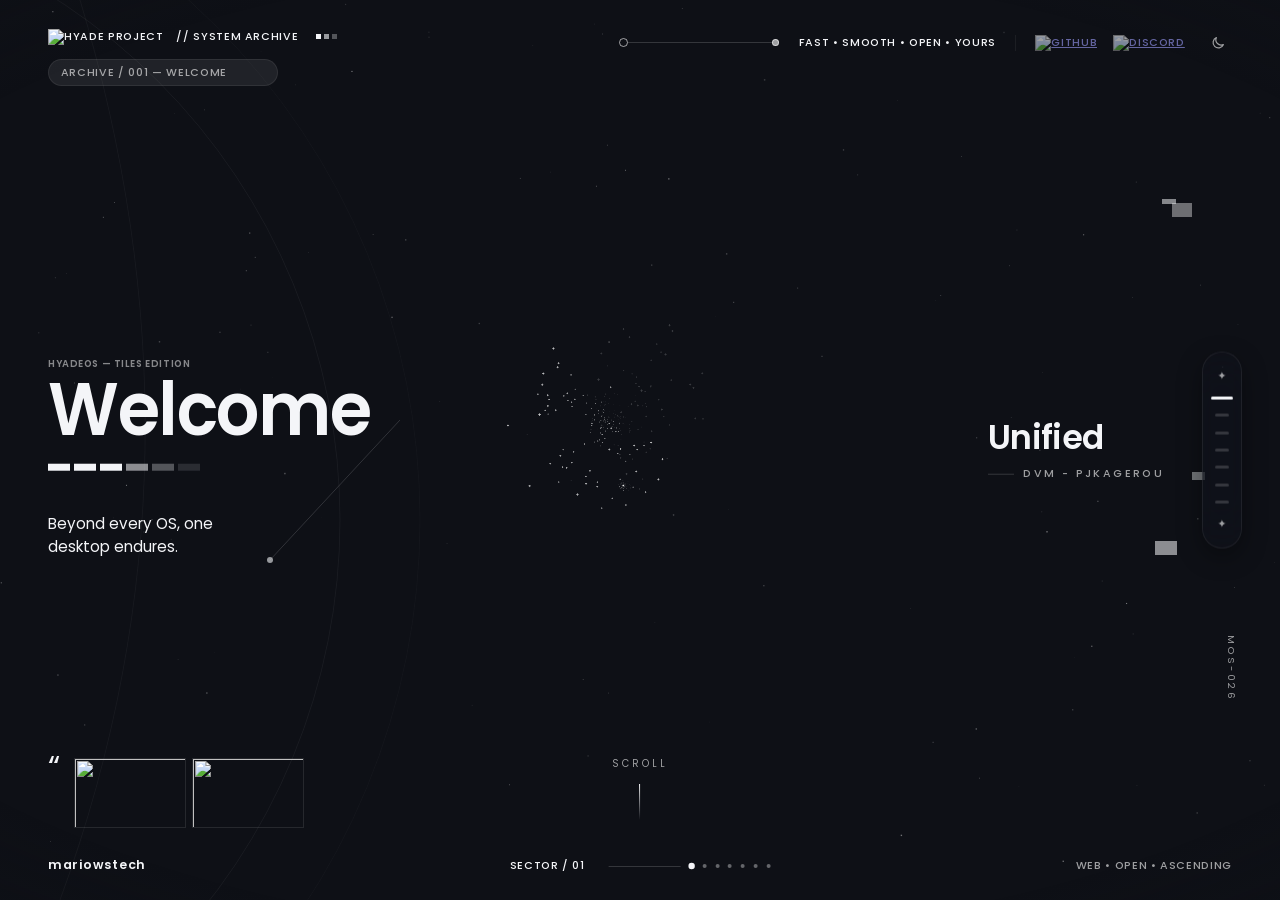
==== commit a233989d: "Rename project from mariowOS to Hyade Project" ====
--- a/index.html
+++ b/index.html
@@ -4,7 +4,7 @@
 <head>
     <meta charset="UTF-8">
     <meta name="viewport" content="width=device-width, initial-scale=1.0">
-    <title>mariowOS</title>
+    <title>Hyade Project</title>
     <script src="theme/accent.js"></script>
     <script src="theme/mw-theme.js"></script>
     <link rel="stylesheet" href="theme/fonts/fonts.css">
@@ -1433,7 +1433,7 @@
     <!-- HUD frame -->
     <header class="hud hud-tl">
         <a href="#" class="brand">
-            <img src="images/mariowos-icon.png" alt="mariowOS">
+            <img src="images/mariowos-icon.png" alt="Hyade Project">
             <span>// System Archive</span>
             <span class="ticks" aria-hidden="true"><i></i><i></i><i></i></span>
         </a>
@@ -1444,7 +1444,7 @@
         <span class="dot-line" aria-hidden="true"><span></span></span>
         <span class="slogan">Fast • Smooth • Open • Yours</span>
         <nav class="socials" aria-label="Community">
-            <a href="https://github.com/mariowOS/" target="_blank" rel="noopener"><img src="images/github.webp"
+            <a href="https://github.com/HyadeOSS/" target="_blank" rel="noopener"><img src="images/github.webp"
                     alt="GitHub"></a>
             <a href="https://discord.gg/QxjDUeQGMu" target="_blank" rel="noopener"><img src="images/discord.webp"
                     alt="Discord"></a>
@@ -1467,7 +1467,7 @@
         <section id="intro" data-label="Welcome">
             <div class="intro-grid">
                 <div class="intro-left">
-                    <div class="eyebrow">mariowOS — Tiles edition</div>
+                    <div class="eyebrow">HyadeOS — Tiles edition</div>
                     <h1 class="welcome scan">Welcome</h1>
                     <div class="block-bar" aria-hidden="true"><i></i><i></i><i></i><i></i><i></i><i></i></div>
                     <p class="tagline">Beyond every OS, one desktop endures.</p>
@@ -1514,7 +1514,7 @@
             <div class="grid-split fade-element">
                 <div class="text-content">
                     <p><strong>Accessible, fast, smooth, customizable.</strong><br> Our new desktop is twice as fast as
-                        the old DosVM-based mariowOS. And looks better, too.</p>
+                        the old DosVM-based HyadeOS And looks better, too.</p>
                     <p>Aesthetically pleasant blurs, refined design language across applications and oh, we got
                         animations too.</p>
                     <p>Deeply integrated with your base OS, wait did we say "base OS?"</p>
@@ -1536,12 +1536,12 @@
                     <div class="kicker">Sector 04 — Host</div>
                     <h2>We run on top of your existing OS.</h2>
                     <p>Web based, RAM efficient and is a separate environment, detached from your existing system.</p>
-                    <p>Doesn't matter if you're running an x86, arm or a potato based CPU, mariowOS handles all that
+                    <p>Doesn't matter if you're running an x86, arm or a potato based CPU, HyadeOS handles all that
                         with ease.</p>
                     <p>Your files are separated, your browser is, your messages are.</p>
                 </div>
                 <div class="visual-content">
-                    <div class="topo" role="img" aria-label="mariowOS runs on Windows, macOS and Linux">
+                    <div class="topo" role="img" aria-label="HyadeOS runs on Windows, macOS and Linux">
                         <svg viewBox="0 0 100 92" preserveAspectRatio="none" aria-hidden="true">
                             <circle class="ring" cx="50" cy="46" r="44" />
                             <!-- host-to-host mesh -->
@@ -1565,7 +1565,7 @@
 
                         <div class="node core" style="left:50%; top:50%;">
                             <div class="node-box"><img src="images/tristar.png" alt=""></div>
-                            <img src="images/mariowos-icon.png" alt="mariowOS" class="core-logo">
+                            <img src="images/mariowos-icon.png" alt="HyadeOS" class="core-logo">
                         </div>
                         <div class="node" style="left:14%; top:16.3%;">
                             <div class="node-box"><img src="images/windows.webp" alt="Windows"></div>
@@ -1590,7 +1590,7 @@
                 <div class="text-content">
                     <div class="kicker">Sector 05 — Applications</div>
                     <p><strong>Fast, reliable, open-source applications</strong><br> No matter what you must do,
-                        mariowOS is ready to assist all of that. We got a lot of apps to serve you and improve your
+                        HyadeOS is ready to assist all of that. We got a lot of apps to serve you and improve your
                         productivity.</p>
                     <p>Need more? We got the store too with community-ran applications.</p>
                     <p>Need even more?? Well, develop your own with...</p>
@@ -1609,7 +1609,7 @@
             <div class="center-copy fade-element">
                 <div class="kicker center">Sector 06 — Developers</div>
                 <h1>Wait! did we hear...<span class="big-word scan">Develop?</span></h1>
-                <p>mariowOS has got you!</p>
+                <p>HyadeOS has got you!</p>
                 <div class="btn-group">
                     <a href="developers/index.html" class="btn btn-primary">Learn more <span
                             class="btn-arrow">&rarr;</span></a>
@@ -1626,7 +1626,7 @@
                     <div class="kicker center">Sector 07 — Transfer</div>
                     <h1>Ready to make the<span class="big-word scan">switch?</span></h1>
                     <div class="btn-group">
-                        <a href="get/index.html" class="btn btn-primary">Get mariowOS <span
+                        <a href="get/index.html" class="btn btn-primary">Get HyadeOS <span
                                 class="btn-arrow">&rarr;</span></a>
                         <a href="https://discord.gg/QxjDUeQGMu" class="btn">Work with us <span
                                 class="btn-arrow">&rarr;</span></a>
@@ -1655,7 +1655,7 @@
                     </ul>
                 </div>
                 <div class="footer-right">
-                    <a href="https://mariowos.github.io/security">Security bulletins</a>
+                    <a href="https://HyadeOSS.github.io/security">Security bulletins</a>
                     <a href="#">Join beta</a>
                 </div>
             </footer>
--- a/theme/mw-skin.css
+++ b/theme/mw-skin.css
@@ -21,17 +21,6 @@
 
 html { color-scheme: dark light; }
 body { background: var(--mw-surface-0); color: var(--mw-text); font-family: var(--mw-font); }
-body::before {
-    content: "";
-    position: fixed;
-    inset: 0;
-    z-index: -1;
-    pointer-events: none;
-    background:
-        radial-gradient(60% 46% at 12% -4%, color-mix(in srgb, var(--mw-accent) 18%, transparent), transparent 70%),
-        radial-gradient(46% 40% at 96% 8%, color-mix(in srgb, var(--mw-purple) 13%, transparent), transparent 70%),
-        radial-gradient(70% 50% at 50% 118%, color-mix(in srgb, var(--mw-indigo) 12%, transparent), transparent 70%);
-}
 ::selection { background: var(--mw-accent); color: var(--mw-accent-on); }
 
 a:focus-visible, button:focus-visible, summary:focus-visible {
@@ -61,19 +50,19 @@
 /* ---------- HUD ---------- */
 .hud, .hud-top { font-family: var(--mw-font); letter-spacing: var(--mw-tracking-caps); font-weight: var(--mw-weight-medium); }
 .hud-top { background: linear-gradient(to bottom, color-mix(in srgb, var(--mw-surface-0) 92%, transparent) 40%, transparent); }
-.brand .ticks i { background: var(--mw-accent-text); }
+.brand .ticks i { background: var(--mw-text); }
 .chip {
     border: 0;
-    box-shadow: inset 0 0 0 1px var(--mw-accent-line);
-    background: var(--mw-accent-soft);
-    color: var(--mw-accent-text);
-}
-.dot-line::before, .dot-line::after { border-color: var(--mw-accent-text); }
-.dot-line::after { background: var(--mw-accent-text); }
+    box-shadow: var(--mw-edge);
+    background: var(--mw-fill);
+    color: var(--mw-text-secondary);
+}
+.dot-line::before, .dot-line::after { border-color: var(--mw-text-secondary); }
+.dot-line::after { background: var(--mw-text-secondary); }
 .dot-line span { background: var(--mw-border-strong); }
 .socials, .back-link { border-left-color: var(--mw-divider); }
 .back-link:hover { color: var(--mw-text); }
-.sector-track i.on { background: var(--mw-accent-text); }
+.sector-track i.on { background: var(--mw-text); }
 .rail, .rail-box {
     border: 0;
     border-radius: var(--mw-radius-full);
@@ -84,8 +73,8 @@
 }
 .rail button { border-radius: 2px; background: var(--mw-fill-key-hover); }
 .rail button:hover { background: var(--mw-text-muted); }
-.rail button.active { background: var(--mw-accent-text); }
-.glitch-blocks i { background: var(--mw-accent); }
+.rail button.active { background: var(--mw-text); }
+.glitch-blocks i { background: var(--mw-text); }
 
 /* Theme switch, added next to the social icons by mw-site.js */
 .mw-theme-btn {
@@ -113,18 +102,16 @@
     font-family: var(--mw-font);
     font-weight: var(--mw-weight-semibold);
     letter-spacing: var(--mw-tracking-caps);
-    color: var(--mw-accent-text);
-}
-.kicker::before, .kicker.center::after { background: var(--mw-accent-line); }
+    color: var(--mw-text-muted);
+}
+.kicker::before, .kicker.center::after { background: var(--mw-border-strong); }
 .slogan, .frame-cap, .scroll-indicator, .scroll-hint, .node-label, .footer-right a, .rail-code, .hud-br, .hud-bleft { font-family: var(--mw-font); }
 
-/* The halftone text becomes the brand gradient */
+/* The halftone text becomes plain text */
 .scan {
-    background: var(--accent-grad);
-    -webkit-background-clip: text;
-    background-clip: text;
-    -webkit-text-fill-color: transparent;
-    color: transparent;
+    background: none;
+    -webkit-text-fill-color: currentColor;
+    color: var(--mw-text);
     filter: none;
 }
 
@@ -163,7 +150,7 @@
     -webkit-backdrop-filter: blur(var(--mw-blur-xl)) saturate(var(--mw-glass-saturate));
     letter-spacing: 0;
 }
-.panel-index { color: var(--mw-accent-text); font-weight: var(--mw-weight-semibold); letter-spacing: var(--mw-tracking-caps); }
+.panel-index { color: var(--mw-text-muted); font-weight: var(--mw-weight-semibold); letter-spacing: var(--mw-tracking-caps); }
 .frame-cap { color: var(--mw-text-muted); letter-spacing: var(--mw-tracking-caps); }
 
 /* Screenshots keep their colors */
@@ -176,8 +163,8 @@
 /* Host diagram */
 .topo .ring { stroke: rgba(var(--mw-ink), .1); }
 .topo .mesh { stroke: rgba(var(--mw-ink), .12); }
-.topo .link { stroke: var(--mw-accent-line); }
-.topo .packet { fill: var(--mw-accent-text); }
+.topo .link { stroke: rgba(var(--mw-ink), .4); }
+.topo .packet { fill: var(--mw-text); }
 .node-box {
     border-radius: var(--mw-radius-xl);
     background: var(--mw-glass-regular);
@@ -187,8 +174,8 @@
 .node-box::before, .node-box::after { display: none; }
 .node-box img { filter: none; }
 :root[data-theme="light"] .node-box img[alt="macOS"] { filter: invert(.55); }
-.node:hover .node-box { box-shadow: var(--mw-edge), 0 0 0 1px var(--mw-accent-line), var(--mw-shadow-md); }
-.node.core .node-box { box-shadow: var(--mw-edge), 0 0 0 1px var(--mw-accent-line), var(--mw-shadow-md); }
+.node:hover .node-box { box-shadow: var(--mw-edge), var(--mw-shadow-md); }
+.node.core .node-box { box-shadow: var(--mw-edge), var(--mw-shadow-md); }
 .node.core .node-box img { filter: none; }
 :root[data-theme="light"] .node.core .node-box img { filter: invert(1); }
 
@@ -221,7 +208,7 @@
 .doc, .content { color: var(--mw-text-secondary); }
 .doc h1, .content > header h1 { letter-spacing: -0.03em; }
 .doc h2, .content h2 { border-bottom-color: var(--mw-divider); }
-.doc h4 { border-left: 3px solid var(--mw-accent-text); border-radius: 1px; }
+.doc h4 { border-left: 3px solid var(--mw-border-strong); border-radius: 1px; }
 .doc a, .content a { color: var(--mw-accent-text); text-decoration-color: var(--mw-accent-line); }
 .doc li::marker, .content li::marker { color: var(--mw-text-dim); }
 .doc hr { background: var(--mw-divider); }
@@ -239,7 +226,7 @@
 .content td:first-child { color: var(--mw-text); }
 .meta { color: var(--mw-text-muted); }
 .lede { color: var(--mw-text-body); }
-.content h2 .num { color: var(--mw-accent-text); }
+.content h2 .num { color: var(--mw-text-muted); }
 
 .code, .tree {
     background: var(--mw-field-strong);
@@ -254,24 +241,24 @@
 .copy:hover { background: var(--mw-fill-hover); color: var(--mw-text); border: 0; }
 .code pre, .tree { font-family: var(--mw-font-mono); color: var(--mw-text-body); }
 .code .c, .tree .c { color: var(--mw-text-dim); }
-.code .k { color: var(--mw-accent-text); font-weight: var(--mw-weight-medium); }
-
-.note { border: 0; box-shadow: var(--mw-edge), inset 3px 0 0 var(--mw-accent-text); background: var(--mw-accent-softer); }
-.note-tag { color: var(--mw-accent-text); }
+.code .k { color: var(--mw-text); font-weight: var(--mw-weight-semibold); }
+
+.note { border: 0; box-shadow: var(--mw-edge), inset 3px 0 0 var(--mw-border-strong); background: var(--mw-fill-subtle); }
+.note-tag { color: var(--mw-text); }
 .note.warn { background: var(--mw-warning-soft); box-shadow: var(--mw-edge), inset 3px 0 0 var(--mw-warning); }
 .note.warn .note-tag { background: transparent; color: var(--mw-warning); padding: 0; }
 
 .steps > li { border-left-color: var(--mw-divider); }
-.steps > li::before { background: var(--mw-accent-soft); border: 0; border-radius: var(--mw-radius-full); color: var(--mw-accent-text); box-shadow: inset 0 0 0 1px var(--mw-accent-line); }
+.steps > li::before { background: var(--mw-fill); border: 0; border-radius: var(--mw-radius-full); color: var(--mw-text); box-shadow: inset 0 0 0 1px var(--mw-border); }
 
 /* Docs sidebar: accent wash and a short bar on the selected item */
 .toc ol { border-left: 0; display: grid; gap: 2px; }
-.toc summary::before { background: var(--mw-accent-line); }
+.toc summary::before { background: var(--mw-border-strong); }
 .toc a { position: relative; margin-left: 0; padding: 0.45rem 0.7rem; border-left: 0; border-radius: var(--mw-radius-md); transition: background var(--mw-duration-fast) var(--mw-ease-out), color var(--mw-duration-fast) var(--mw-ease-out); }
 .toc a:hover { background: var(--mw-fill-hover); color: var(--mw-text); }
 .toc a.active { background: var(--mw-accent-soft); color: var(--mw-text); border-left: 0; }
 .toc a.active::before { content: ""; position: absolute; left: 0; top: 7px; bottom: 7px; width: 3px; border-radius: 2px; background: var(--mw-accent-text); }
-.toc a.active span { color: var(--mw-accent-text); }
+.toc a.active span { color: var(--mw-text); }
 @media (max-width: 900px) {
     .toc { background: var(--mw-glass-sidebar); border: 0; border-radius: var(--mw-radius-card); box-shadow: var(--mw-edge); }
 }
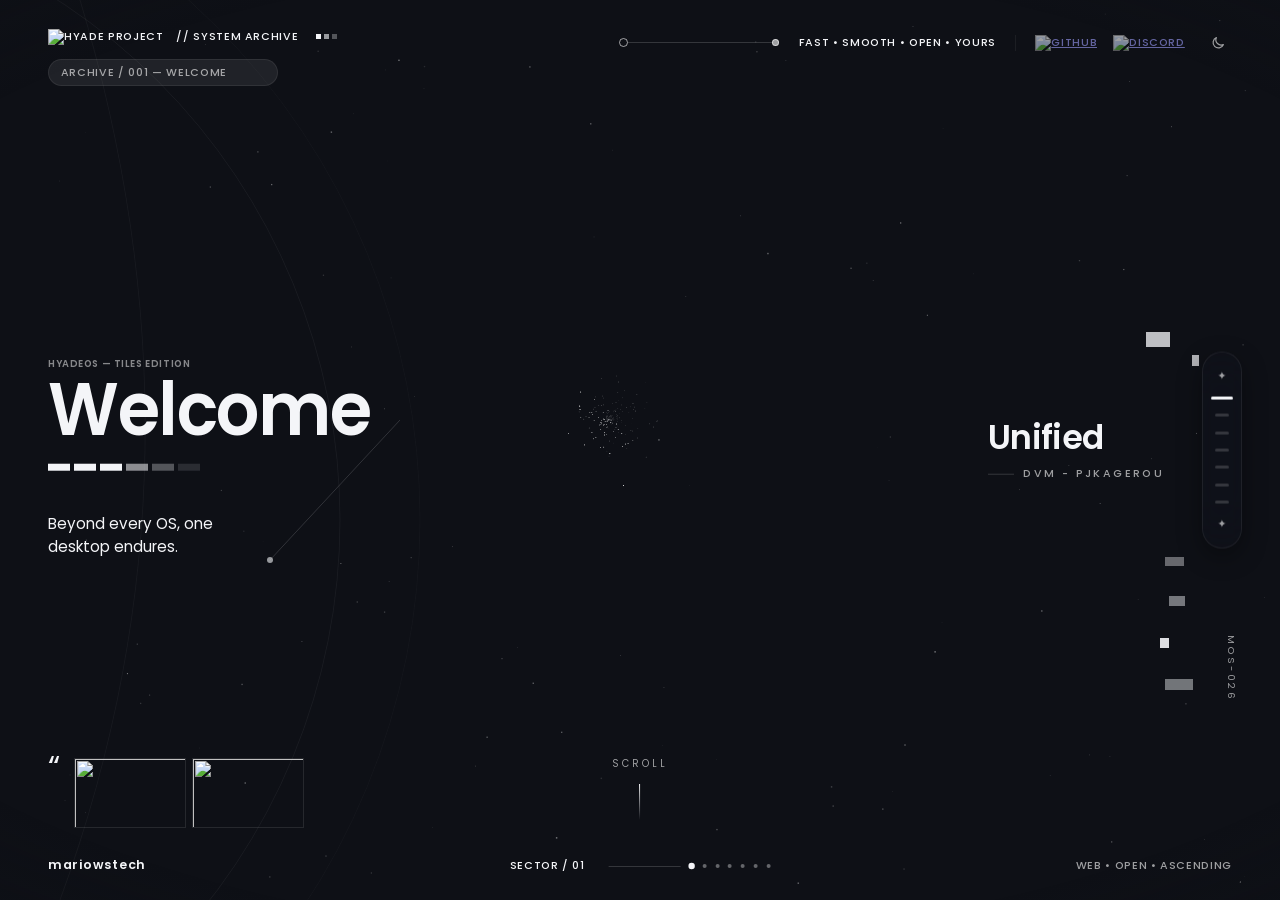
==== commit 286024ee: "Replace local image with GitHub-hosted image" ====
--- a/index.html
+++ b/index.html
@@ -1433,7 +1433,7 @@
     <!-- HUD frame -->
     <header class="hud hud-tl">
         <a href="#" class="brand">
-            <img src="images/mariowos-icon.png" alt="Hyade Project">
+            <img src="https://github.com/user-attachments/assets/41c7b3f5-6e0e-47d4-8984-e549f3be257e" alt="Hyade Project">
             <span>// System Archive</span>
             <span class="ticks" aria-hidden="true"><i></i><i></i><i></i></span>
         </a>
@@ -1565,7 +1565,7 @@
 
                         <div class="node core" style="left:50%; top:50%;">
                             <div class="node-box"><img src="images/tristar.png" alt=""></div>
-                            <img src="images/mariowos-icon.png" alt="HyadeOS" class="core-logo">
+                            <img src="https://github.com/user-attachments/assets/41c7b3f5-6e0e-47d4-8984-e549f3be257e" alt="HyadeOS" class="core-logo">
                         </div>
                         <div class="node" style="left:14%; top:16.3%;">
                             <div class="node-box"><img src="images/windows.webp" alt="Windows"></div>
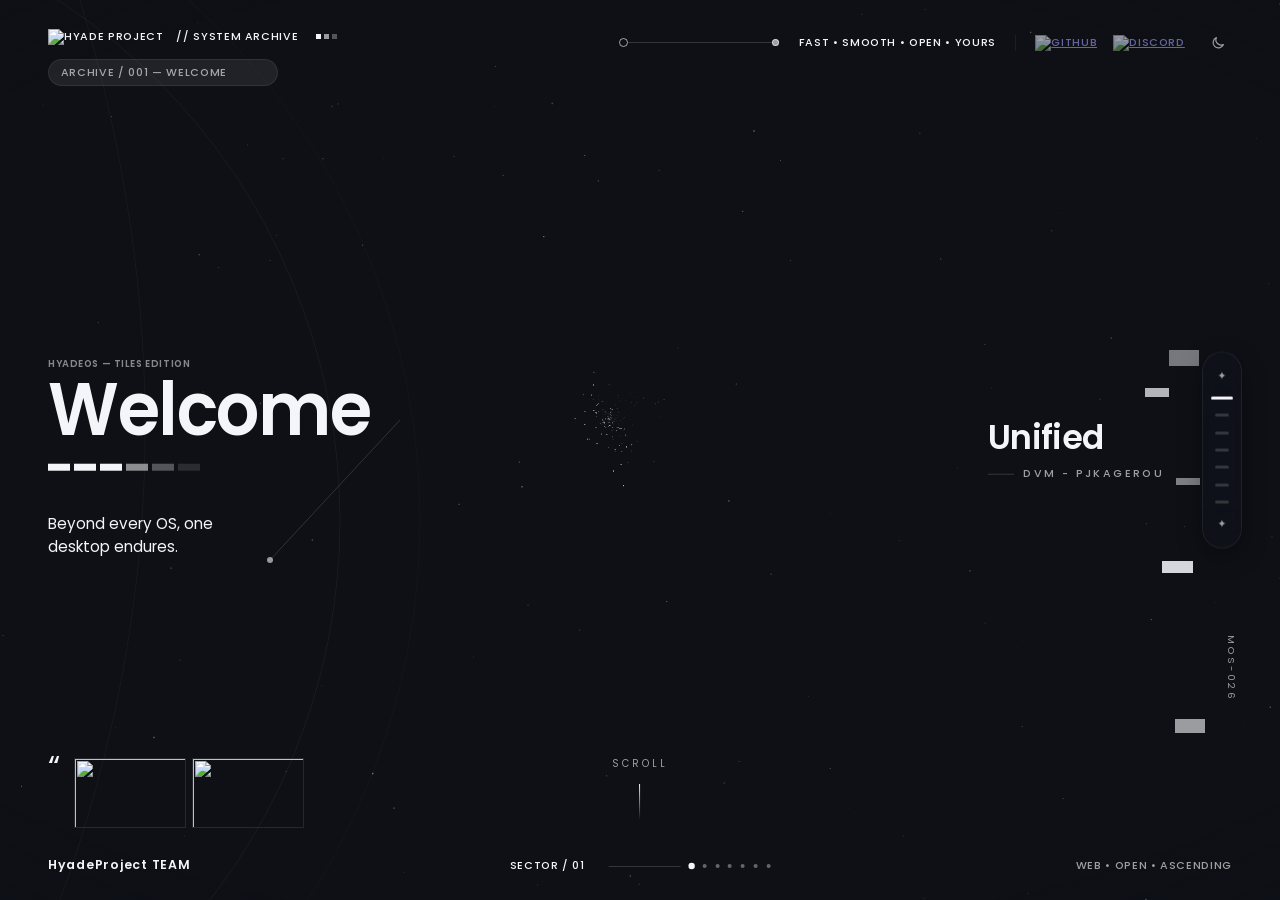
==== commit 5f5c39dc: "Update signature in index.html" ====
--- a/index.html
+++ b/index.html
@@ -1455,7 +1455,7 @@
         <b id="hud-sector">Sector / 01</b>
         <span class="sector-track" id="sector-track"></span>
     </div>
-    <div class="hud hud-bleft signature" aria-hidden="true">mariowstech</div>
+    <div class="hud hud-bleft signature" aria-hidden="true">HyadeProject TEAM</div>
     <div class="hud hud-br" aria-hidden="true">Web • Open • Ascending</div>
 
     <nav class="rail" aria-label="Sections"></nav>
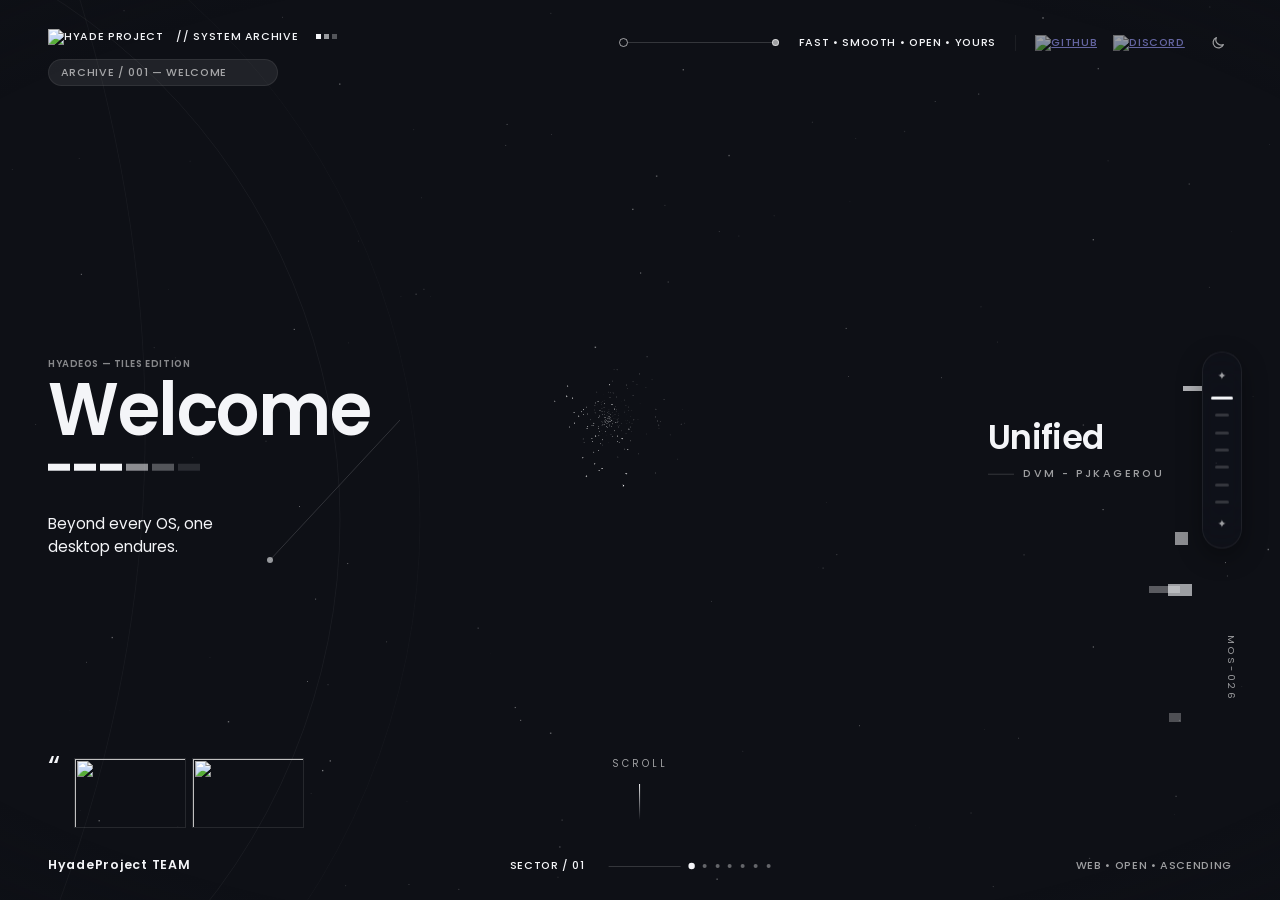
==== commit 88cbd654: "Rebrand mariowOS to hyadeOSS Rename mariowOS/mariowos/MARIOWOS to hyadeOSS/hyadeoss/HYADEOSS across " ====
--- a/index.html
+++ b/index.html
@@ -891,7 +891,7 @@
             margin: 0;
         }
 
-        /* OS topology: host systems wired to mariowOS */
+        /* OS topology: host systems wired to hyadeOSS */
         .topo {
             position: relative;
             width: min(460px, 86vw);
@@ -1666,7 +1666,7 @@
         const reduceMotion = window.matchMedia('(prefers-reduced-motion: reduce)').matches;
         const scroller = document.querySelector('.scroll-container');
 
-        /* ---------- Star yin-yang (ported from the mariowOS OOBE welcome screen) ----------
+        /* ---------- Star yin-yang (ported from the hyadeOSS OOBE welcome screen) ----------
            750 tiny copies of the three tristar pieces burst out of the logo and settle into a
            disk; each one is bright or dim depending on which half / eye of the yin-yang it lands
            in, and the whole disk turns once every 9 seconds. */
--- a/theme/mw-design.css
+++ b/theme/mw-design.css
@@ -1,4 +1,4 @@
-/* mariowOS 2 design tokens, shared by the desktop and every system app. See docs/design.md.
+/* hyadeOSS 2 design tokens, shared by the desktop and every system app. See docs/design.md.
  *
  * Load it in <head>, right after accent.js (and mw-theme.js):
  *   <script src="/desktop/assets/accent.js"></script>
@@ -100,7 +100,7 @@
   --mw-glass-solid: rgba(22, 25, 33, 0.97);
   --mw-glass-saturate: 180%;
 
-  /* Role aliases used by the apps since mariowOS 1. */
+  /* Role aliases used by the apps since hyadeOSS 1. */
   --mw-glass-sidebar: rgba(18, 20, 27, 0.55);
   --mw-glass-panel: rgba(18, 20, 27, 0.6);
   --mw-glass-calc: rgba(20, 23, 31, 0.72);
--- a/theme/mw-skin.css
+++ b/theme/mw-skin.css
@@ -1,4 +1,4 @@
-/* mariowOS 2 skin for the existing site layout (docs/design.md in mariowOS/stable).
+/* hyadeOSS 2 skin for the existing site layout (docs/design.md in hyadeOSS/stable).
  * The page structure is untouched: this file only maps the old "Black Halo" variables onto the
  * design tokens (mw-design.css) and restyles shapes: graphite glass with one hairline rim,
  * accent wash for selection, rounded controls, Poppins, light and dark themes, calm motion.
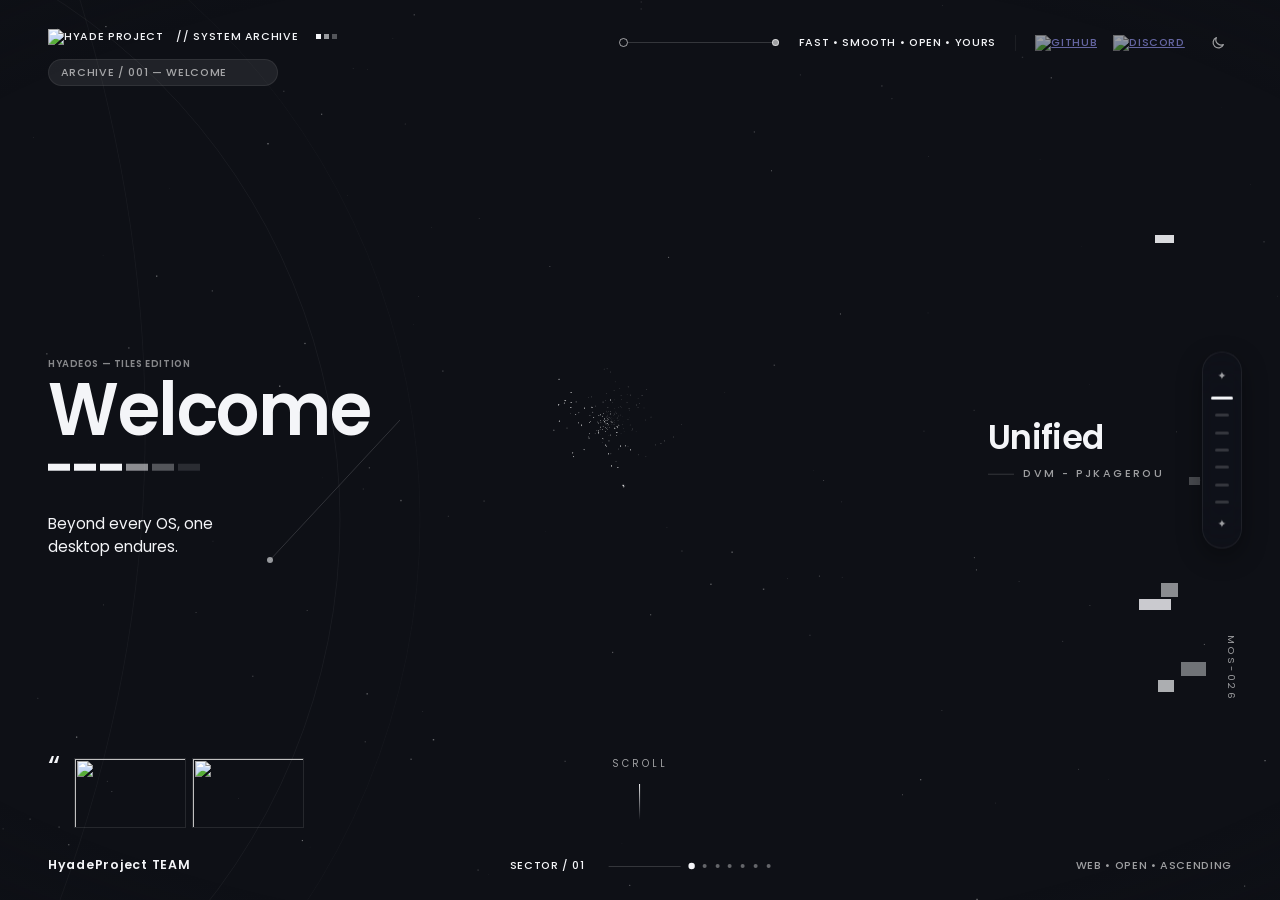
==== commit 8772b0e0: "Rename hyadeOSS to hyadeOS everywhere The project is called hyadeOS; it was spelled hyadeOSS. Page t" ====
--- a/index.html
+++ b/index.html
@@ -891,7 +891,7 @@
             margin: 0;
         }
 
-        /* OS topology: host systems wired to hyadeOSS */
+        /* OS topology: host systems wired to hyadeOS */
         .topo {
             position: relative;
             width: min(460px, 86vw);
@@ -1444,7 +1444,7 @@
         <span class="dot-line" aria-hidden="true"><span></span></span>
         <span class="slogan">Fast • Smooth • Open • Yours</span>
         <nav class="socials" aria-label="Community">
-            <a href="https://github.com/HyadeOSS/" target="_blank" rel="noopener"><img src="images/github.webp"
+            <a href="https://github.com/HyadeOS/" target="_blank" rel="noopener"><img src="images/github.webp"
                     alt="GitHub"></a>
             <a href="https://discord.gg/QxjDUeQGMu" target="_blank" rel="noopener"><img src="images/discord.webp"
                     alt="Discord"></a>
@@ -1655,7 +1655,7 @@
                     </ul>
                 </div>
                 <div class="footer-right">
-                    <a href="https://HyadeOSS.github.io/security">Security bulletins</a>
+                    <a href="https://HyadeOS.github.io/security">Security bulletins</a>
                     <a href="#">Join beta</a>
                 </div>
             </footer>
@@ -1666,7 +1666,7 @@
         const reduceMotion = window.matchMedia('(prefers-reduced-motion: reduce)').matches;
         const scroller = document.querySelector('.scroll-container');
 
-        /* ---------- Star yin-yang (ported from the hyadeOSS OOBE welcome screen) ----------
+        /* ---------- Star yin-yang (ported from the hyadeOS OOBE welcome screen) ----------
            750 tiny copies of the three tristar pieces burst out of the logo and settle into a
            disk; each one is bright or dim depending on which half / eye of the yin-yang it lands
            in, and the whole disk turns once every 9 seconds. */
--- a/theme/mw-design.css
+++ b/theme/mw-design.css
@@ -1,4 +1,4 @@
-/* hyadeOSS 2 design tokens, shared by the desktop and every system app. See docs/design.md.
+/* hyadeOS 2 design tokens, shared by the desktop and every system app. See docs/design.md.
  *
  * Load it in <head>, right after accent.js (and mw-theme.js):
  *   <script src="/desktop/assets/accent.js"></script>
@@ -100,7 +100,7 @@
   --mw-glass-solid: rgba(22, 25, 33, 0.97);
   --mw-glass-saturate: 180%;
 
-  /* Role aliases used by the apps since hyadeOSS 1. */
+  /* Role aliases used by the apps since hyadeOS 1. */
   --mw-glass-sidebar: rgba(18, 20, 27, 0.55);
   --mw-glass-panel: rgba(18, 20, 27, 0.6);
   --mw-glass-calc: rgba(20, 23, 31, 0.72);
--- a/theme/mw-skin.css
+++ b/theme/mw-skin.css
@@ -1,4 +1,4 @@
-/* hyadeOSS 2 skin for the existing site layout (docs/design.md in hyadeOSS/stable).
+/* hyadeOS 2 skin for the existing site layout (docs/design.md in hyadeOS/stable).
  * The page structure is untouched: this file only maps the old "Black Halo" variables onto the
  * design tokens (mw-design.css) and restyles shapes: graphite glass with one hairline rim,
  * accent wash for selection, rounded controls, Poppins, light and dark themes, calm motion.
